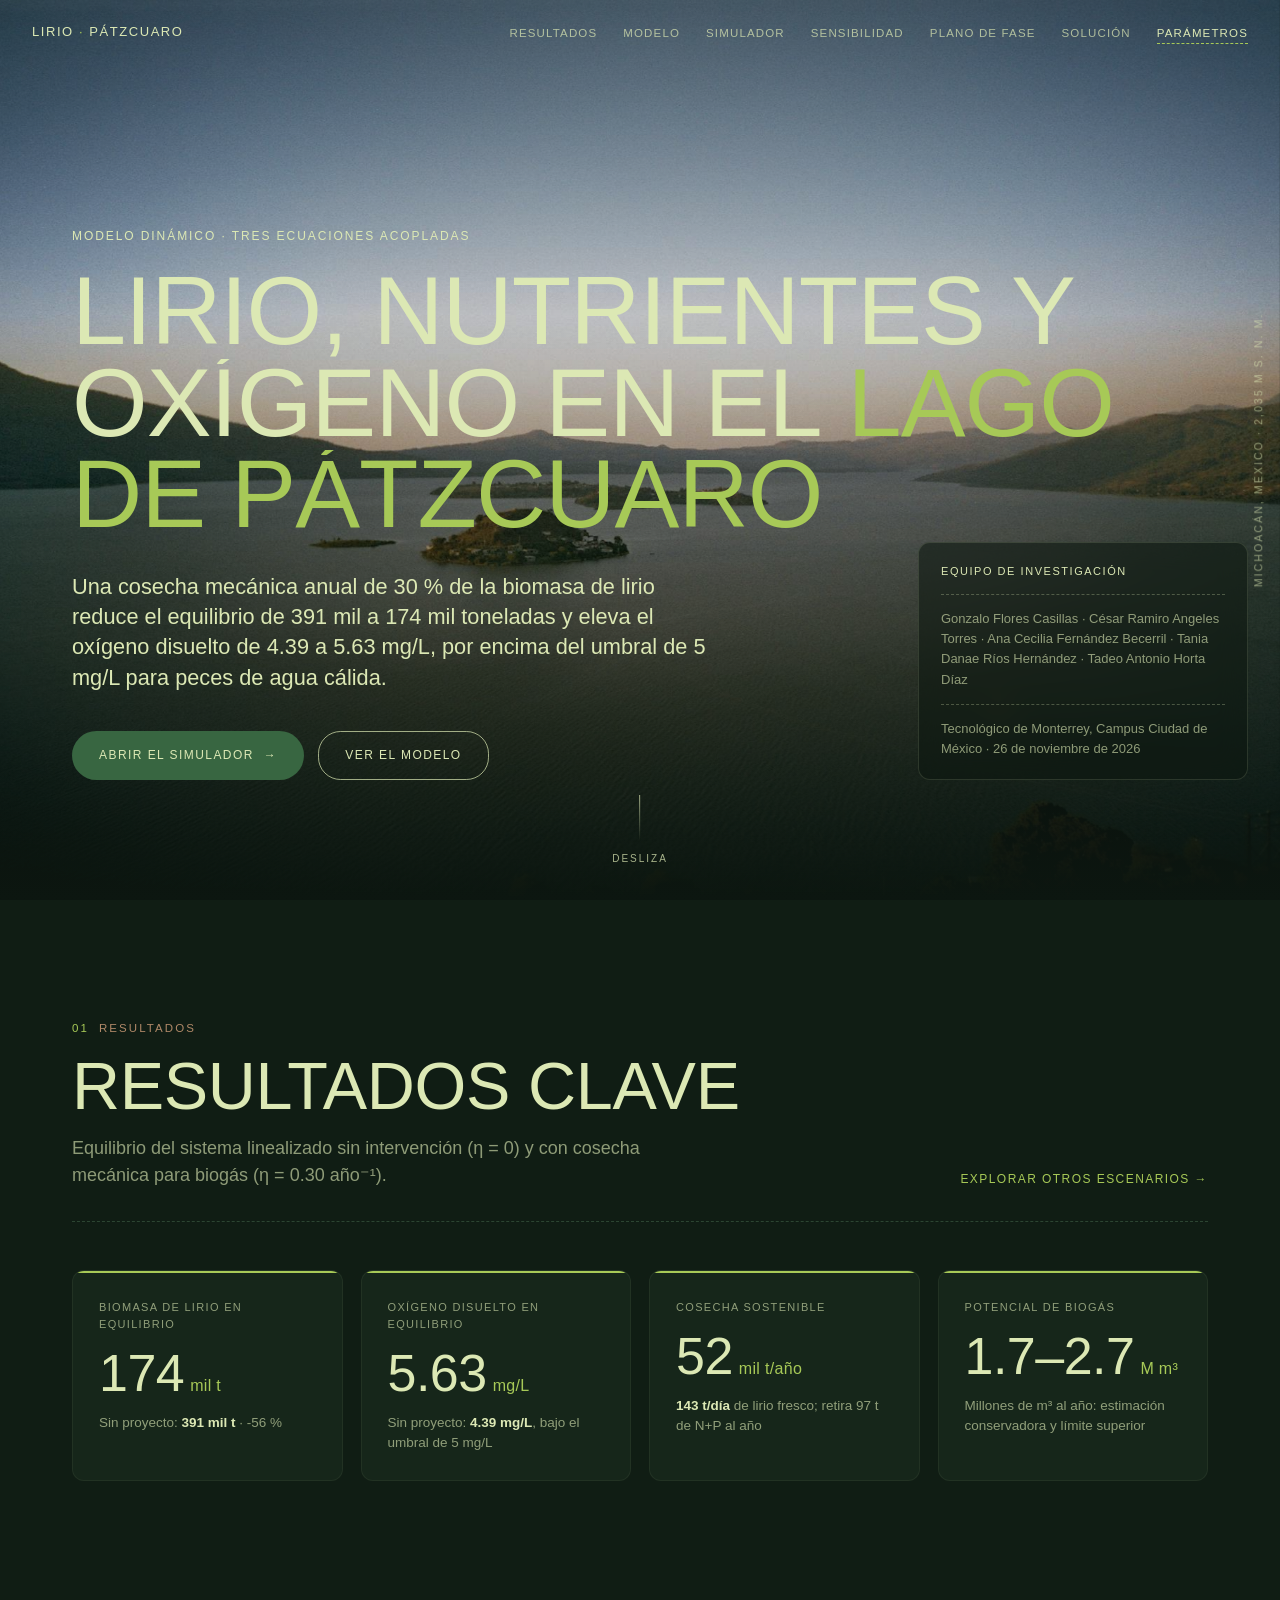
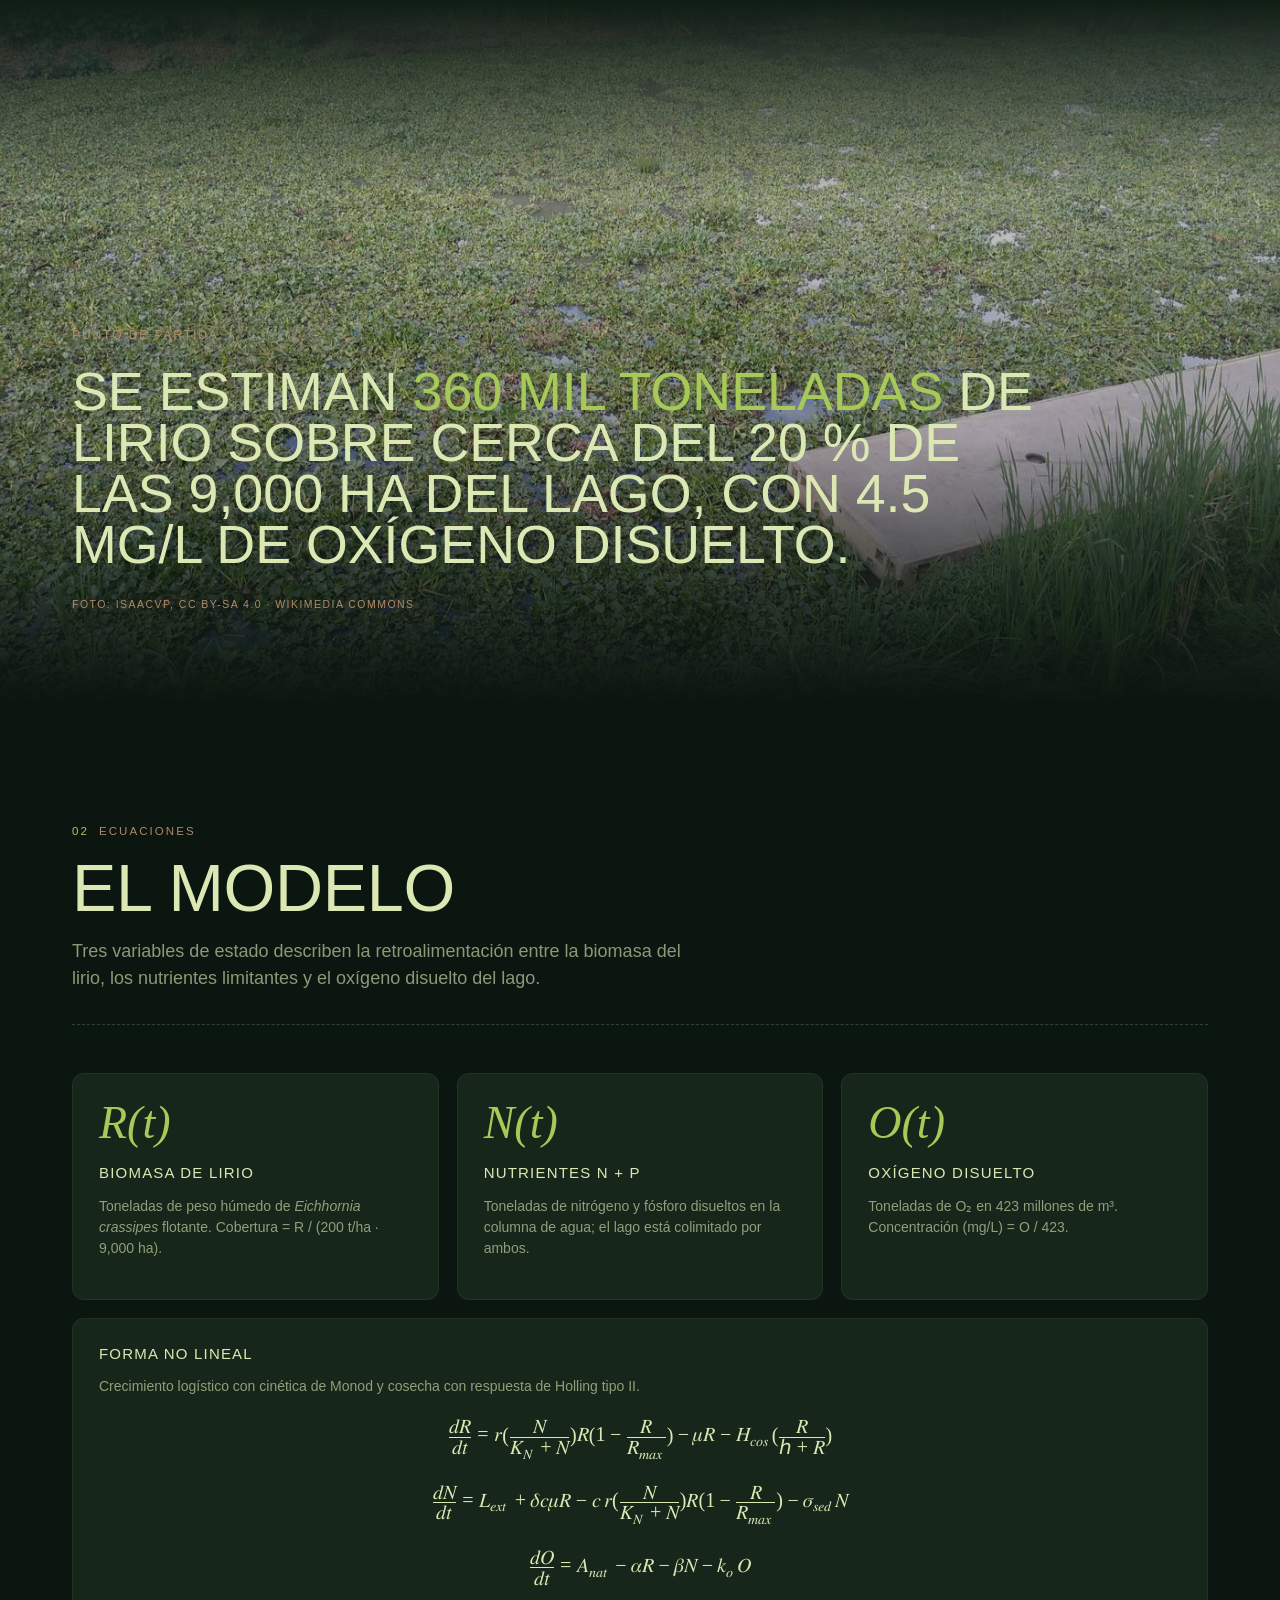
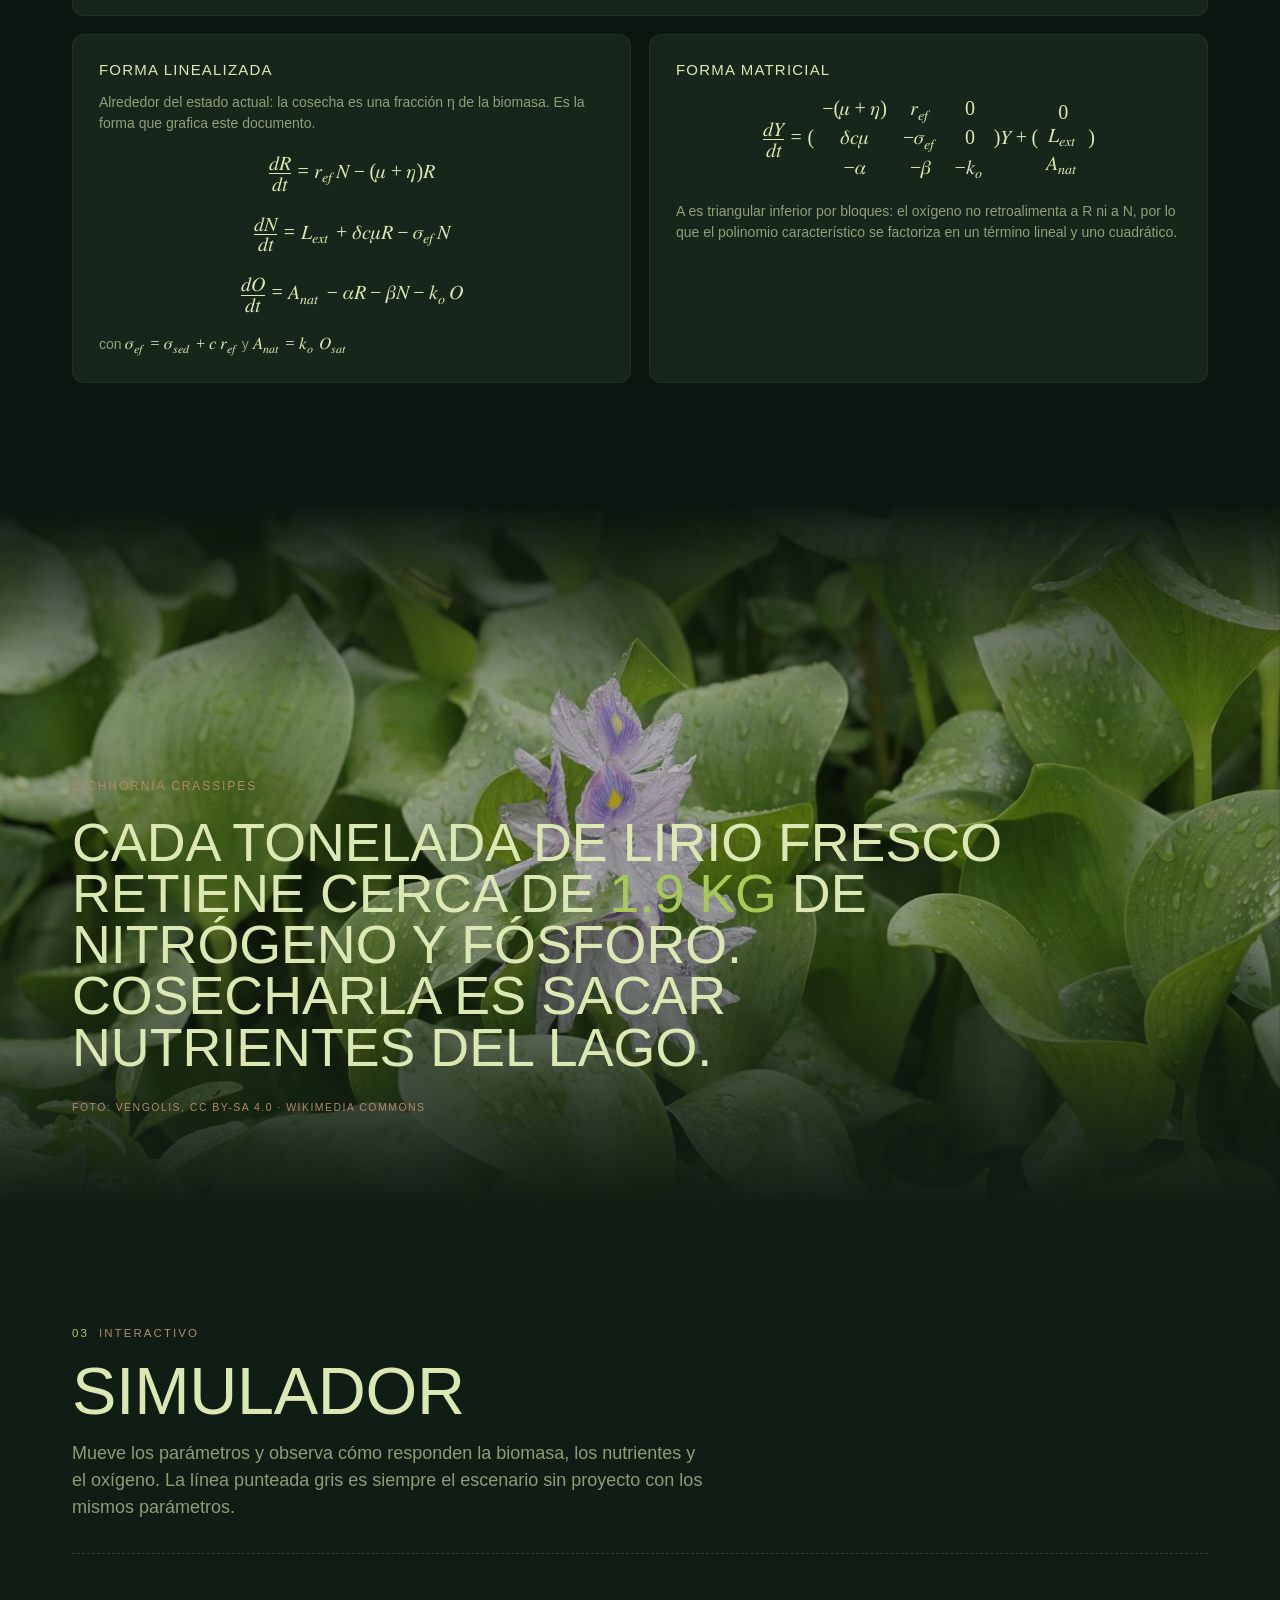
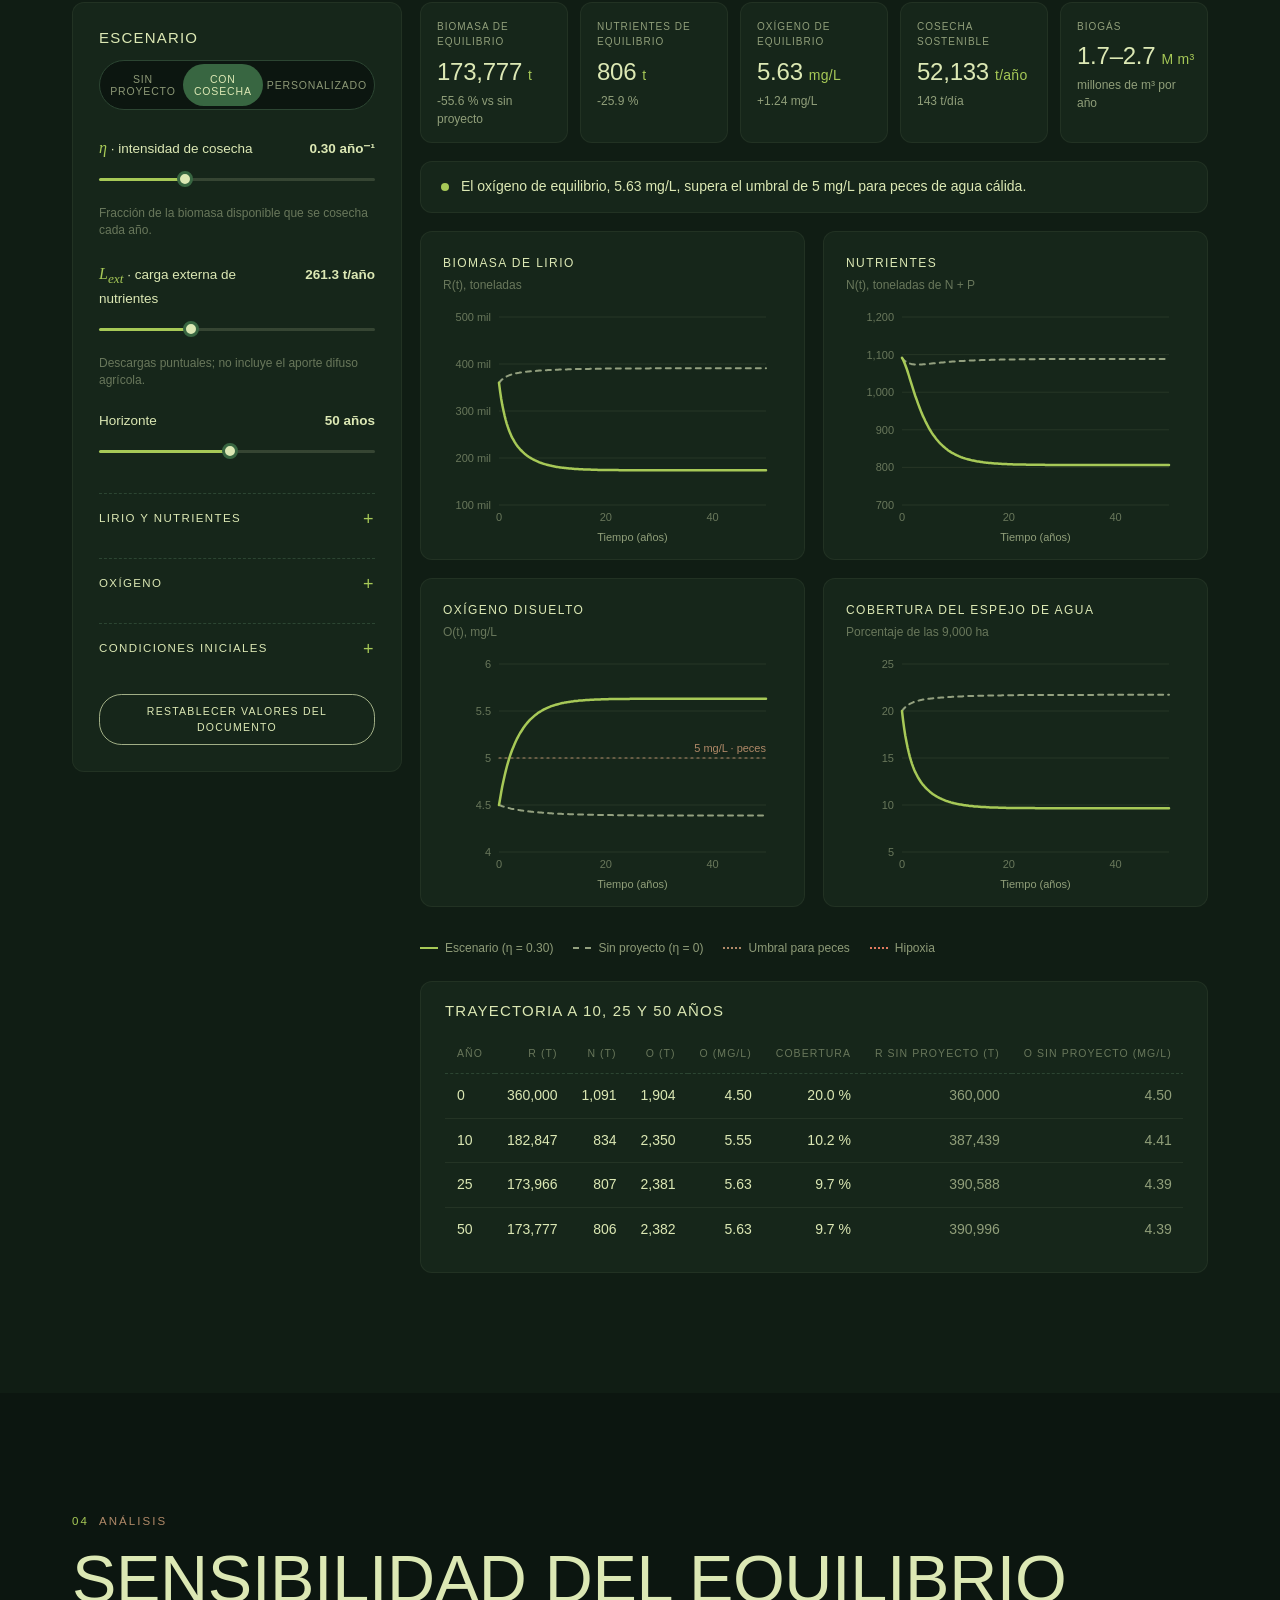
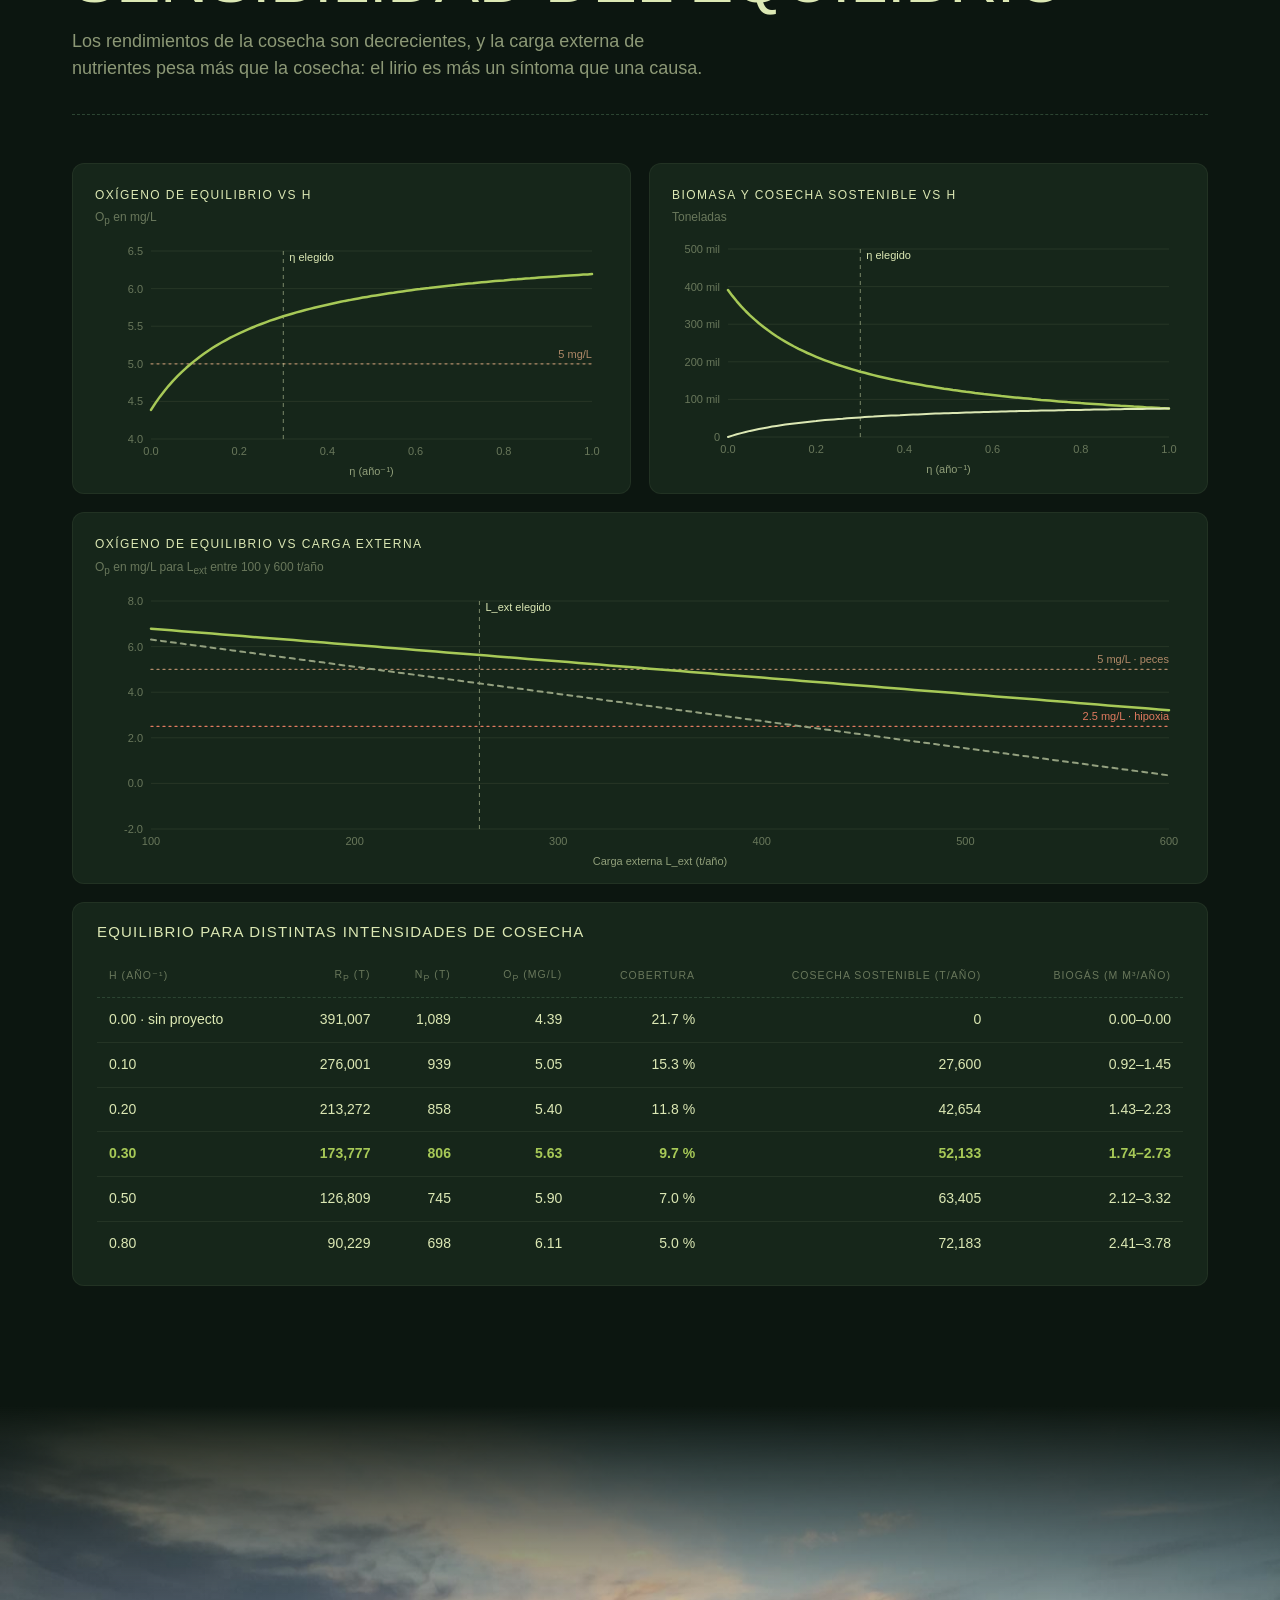
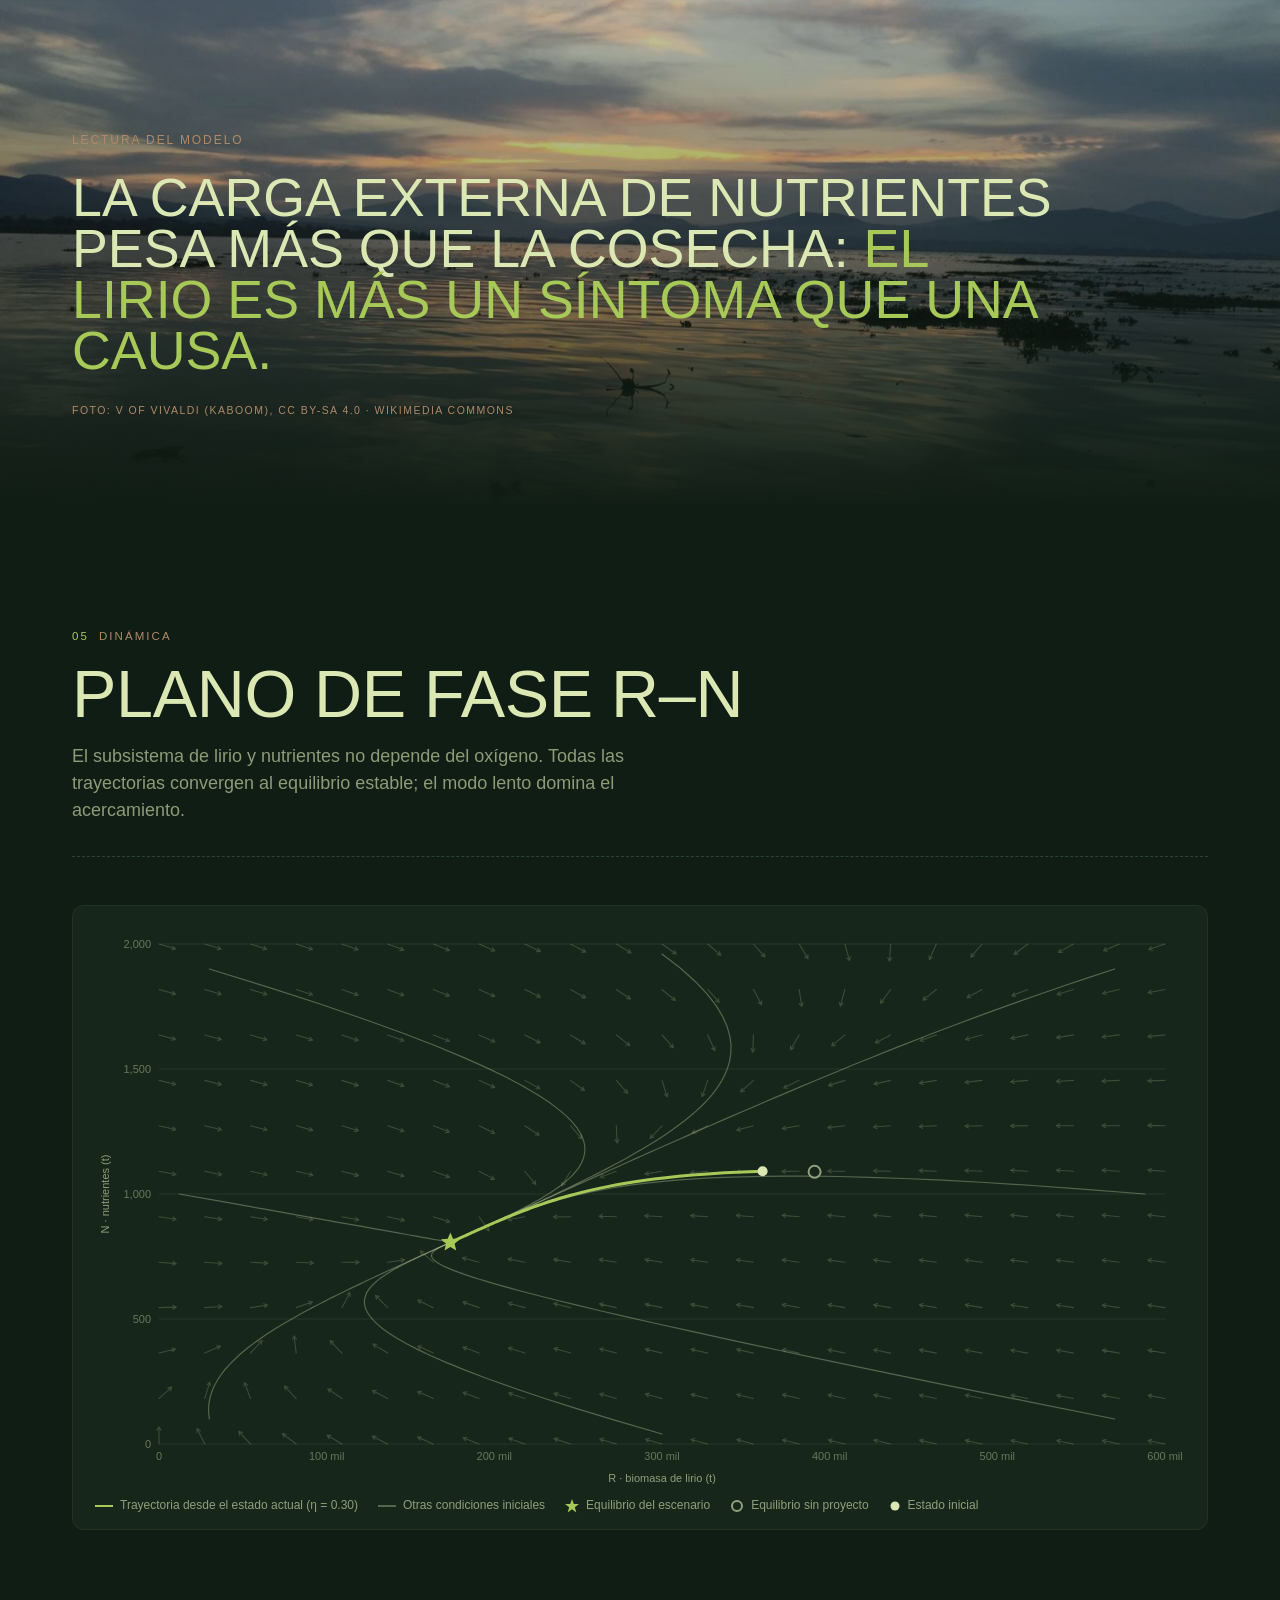
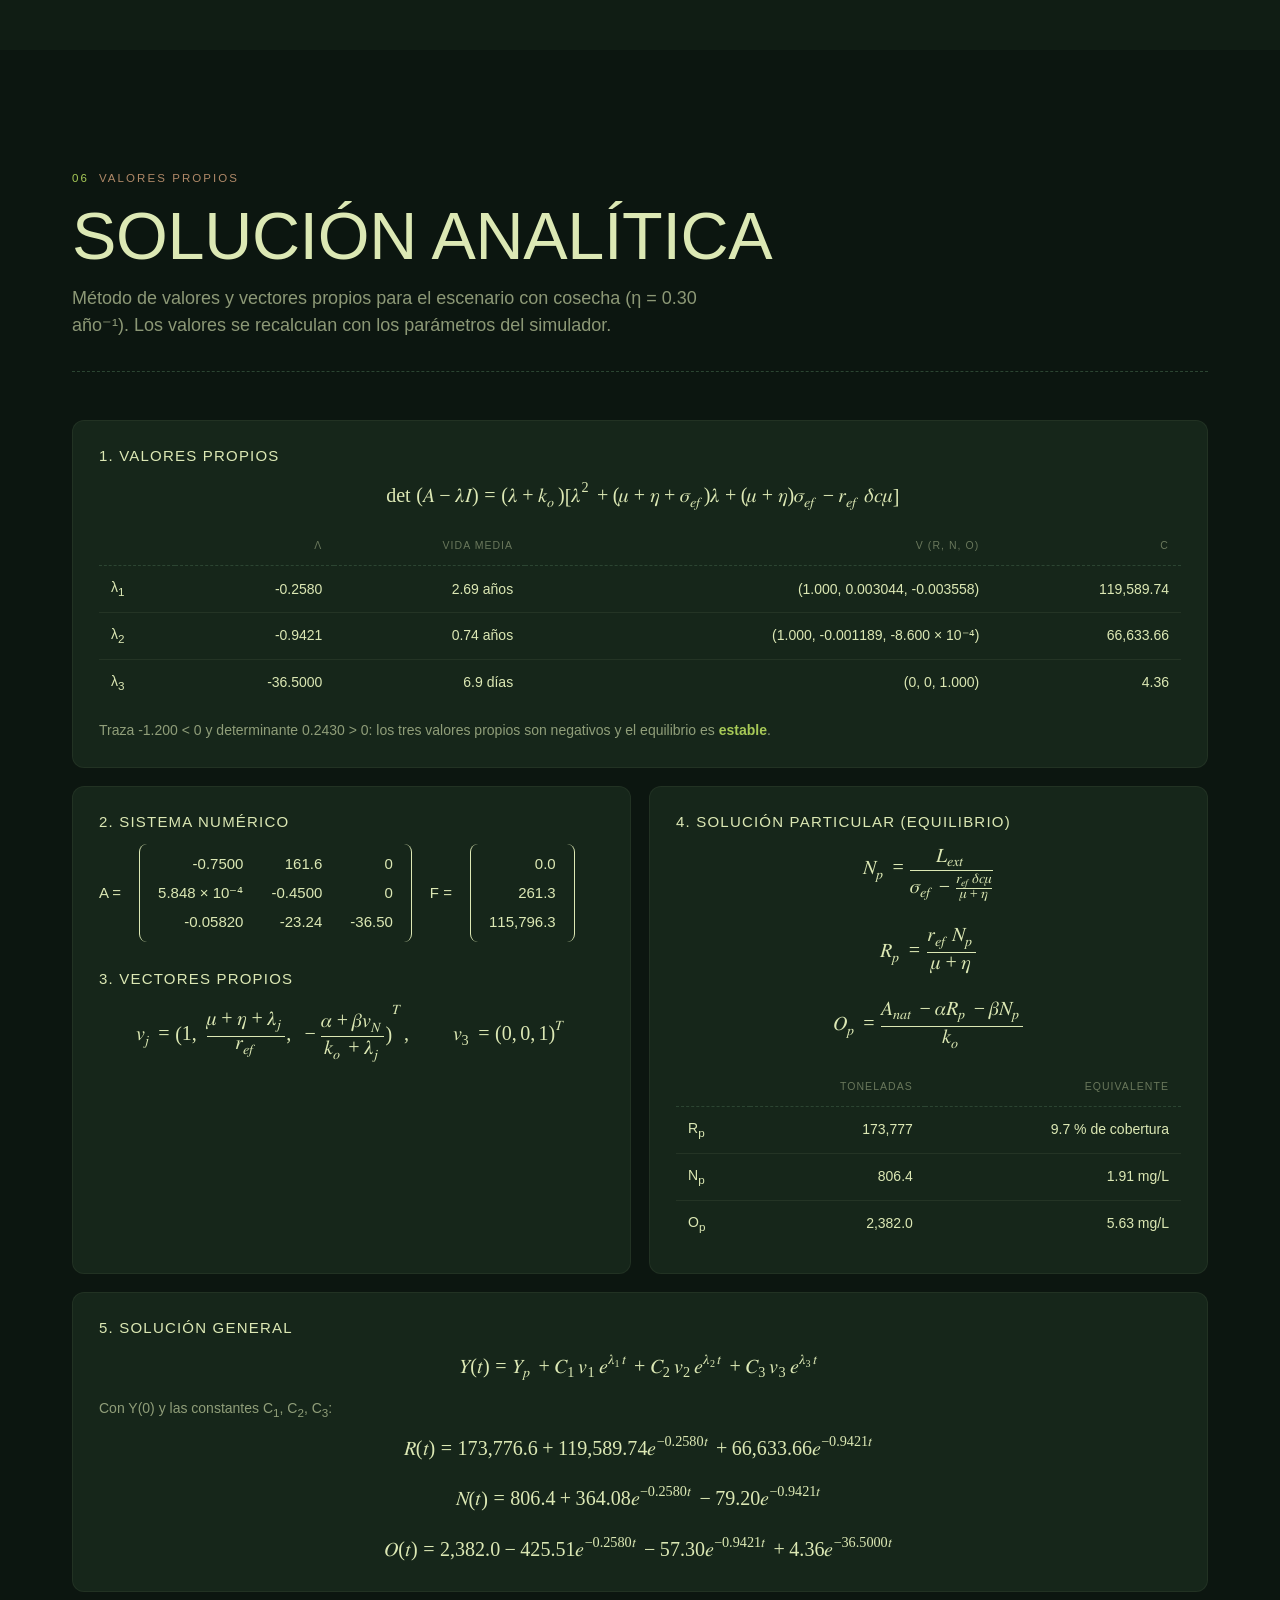
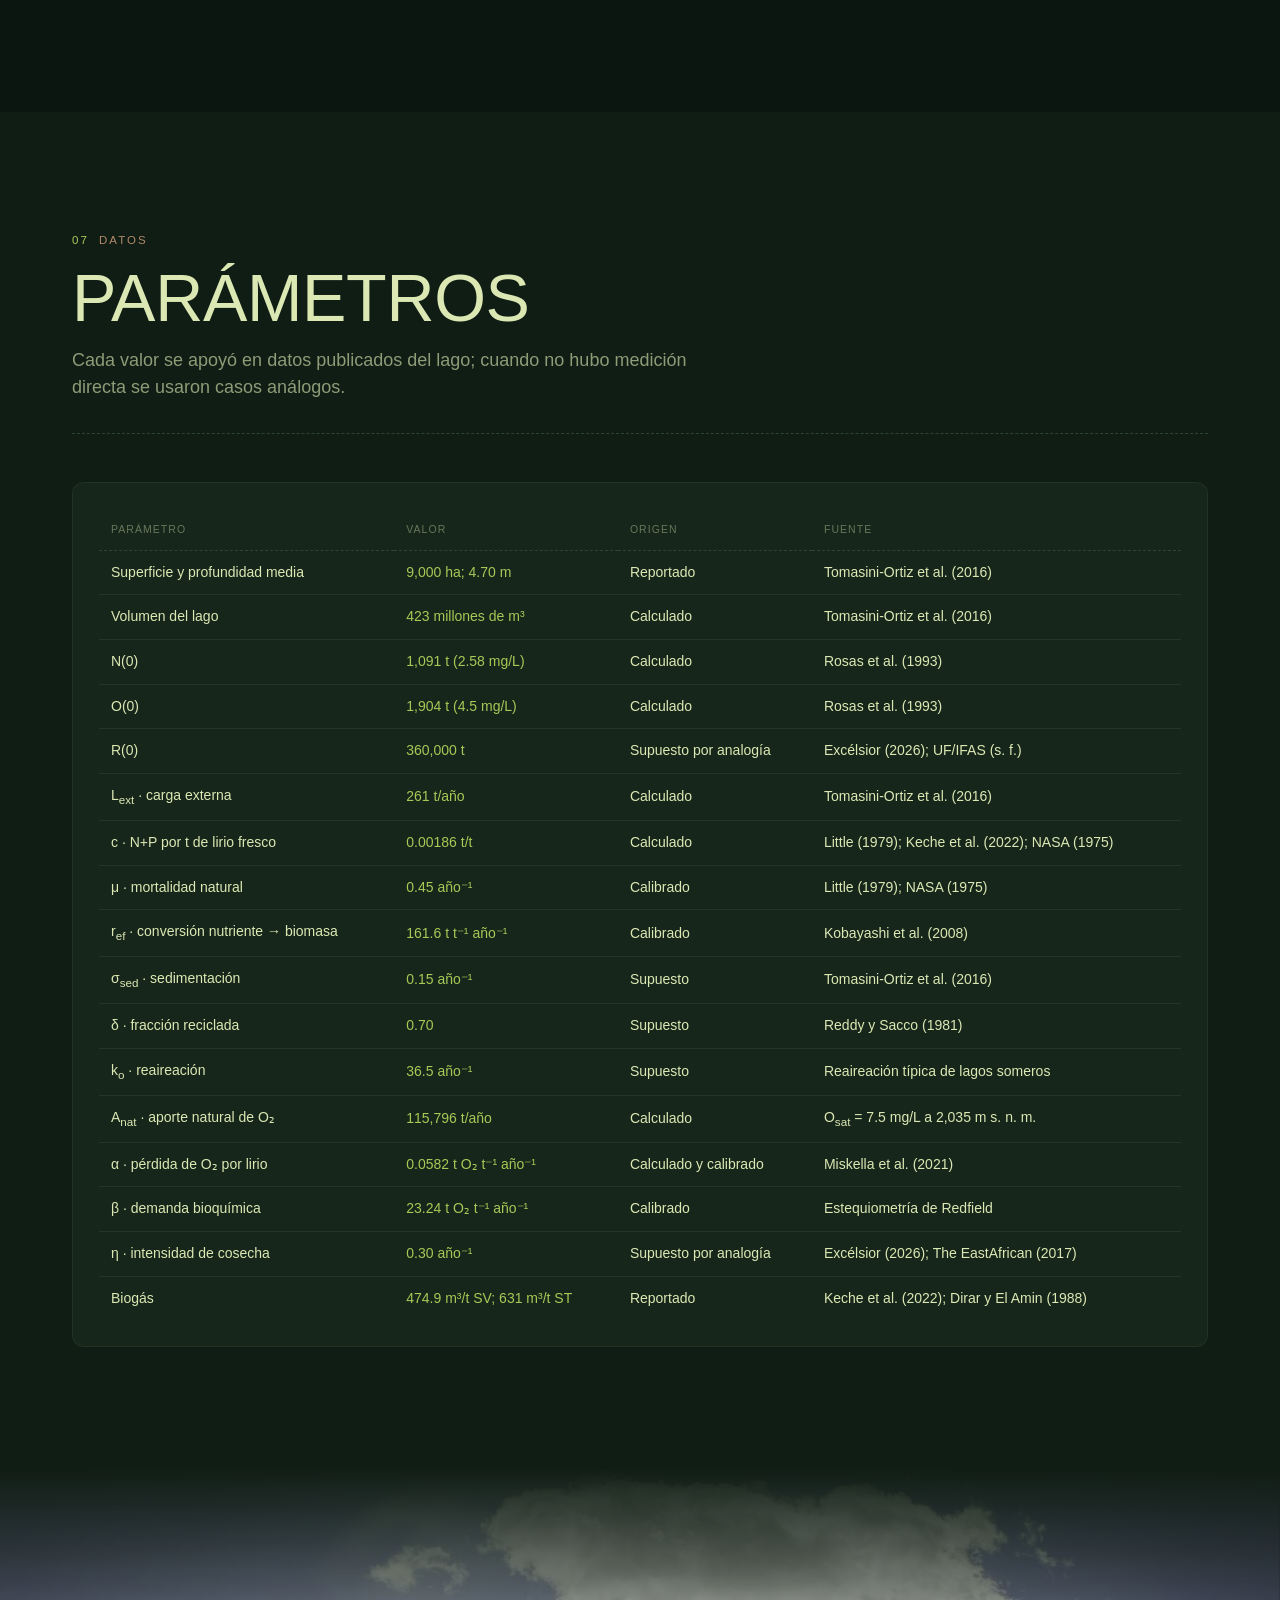
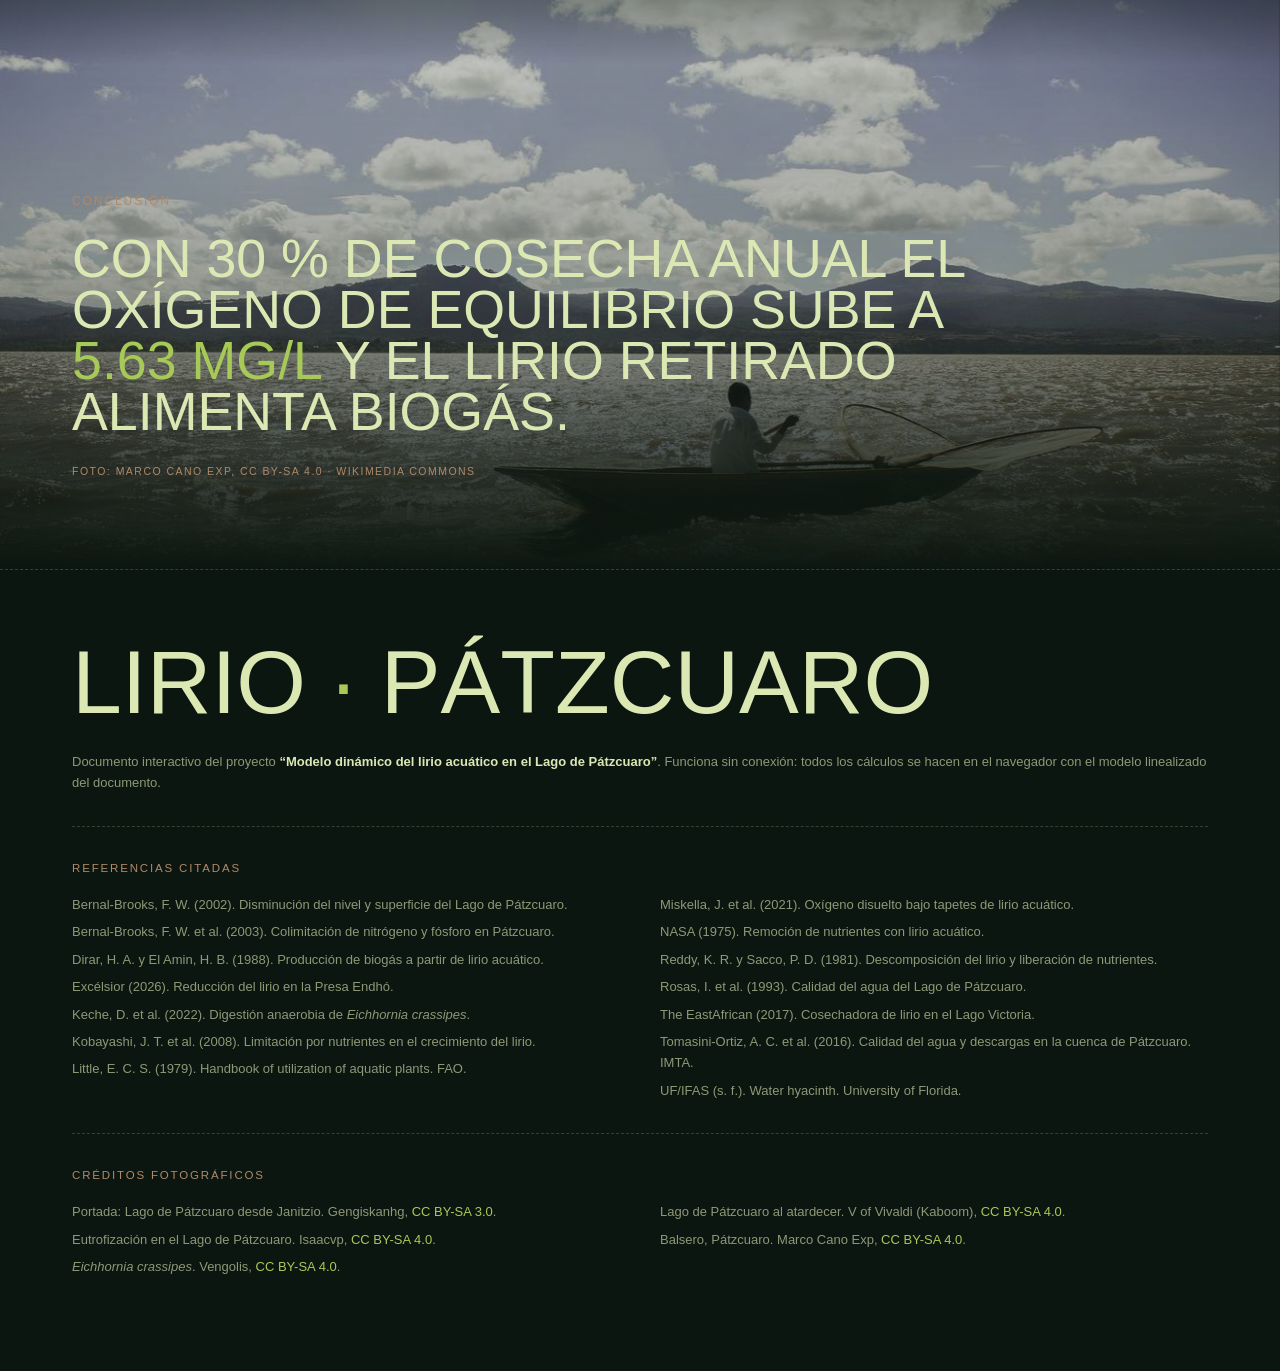
==== index.html @ e5490b54 "Publicar sitio en GitHub Pages Co-Authored-By: Devin AI <158243242+devin-ai-integration[bot]@users.n" ====
<!DOCTYPE html>
<html lang="es">
<head>
<meta charset="utf-8">
<meta name="viewport" content="width=device-width, initial-scale=1">
<title>Lirio, nutrientes y oxígeno en el Lago de Pátzcuaro</title>
<style>
:root {
  --champan: #DCE8B4; --lima: #A7C957; --musgo: #6A994E; --bosque: #386641; --camel: #B08968;
  --canvas: #0c1610; --canvas2: #101d14; --surface: #16261a; --surface-hi: #1d3222; --line: #2c4532;
  --ink: #DCE8B4; --slate: rgba(220,232,180,0.62); --steel: rgba(220,232,180,0.42); --red: #E07A5F;
  --mist: var(--canvas2); --white: var(--surface); --hairline: var(--line); --control: rgba(220,232,180,0.10);
  --display: Inter, "Helvetica Neue", "Segoe UI", -apple-system, BlinkMacSystemFont, Roboto, Arial, sans-serif;
  --text: Inter, "Helvetica Neue", "Segoe UI", -apple-system, BlinkMacSystemFont, Roboto, Arial, sans-serif;
  --math: "STIX Two Math", "Cambria Math", "Latin Modern Math", "Times New Roman", serif;
  --radius-card: 12px; --section-gap: 120px; --gap: 18px;
  --ease: cubic-bezier(.2,.7,.2,1);
}
* { box-sizing: border-box; }
html { scroll-behavior: smooth; scroll-padding-top: 72px; background: var(--canvas); }
body { margin: 0; background: var(--canvas); color: var(--ink); font-family: var(--text); font-size: 17px; line-height: 1.55; -webkit-font-smoothing: antialiased; }
::selection { background: var(--lima); color: var(--canvas); }
a { color: var(--lima); text-decoration: none; }
a:hover { text-decoration: underline; text-underline-offset: 3px; }
.wrap { max-width: 1200px; margin: 0 auto; padding: 0 32px; }
section { padding: var(--section-gap) 0; position: relative; }
.mist { background: var(--canvas2); }

/* Navegación fija */
.localnav { position: fixed; top: 0; left: 0; right: 0; z-index: 30; transition: background .4s var(--ease), border-color .4s var(--ease); border-bottom: 1px dashed transparent; }
.localnav.scrolled { background: rgba(12,22,16,0.82); backdrop-filter: blur(16px) saturate(140%); -webkit-backdrop-filter: blur(16px) saturate(140%); border-bottom-color: var(--line); }
.localnav .wrap { display: flex; align-items: center; justify-content: space-between; height: 64px; gap: 24px; max-width: none; }
.localnav .brand { font-weight: 500; font-size: 13px; letter-spacing: .12em; text-transform: uppercase; white-space: nowrap; color: var(--champan); }
.localnav .brand b { color: var(--lima); font-weight: 500; }
.localnav ul { display: flex; gap: 26px; list-style: none; margin: 0; padding: 0; overflow-x: auto; }
.localnav li a { color: var(--champan); font-size: 11.5px; font-weight: 500; letter-spacing: .1em; text-transform: uppercase; white-space: nowrap; opacity: .72; padding: 4px 0; border-bottom: 1px dashed transparent; transition: opacity .2s, border-color .2s; }
.menu-btn { display: none; align-items: center; gap: 10px; background: none; border: 1px solid rgba(220,232,180,.35); border-radius: 999px; color: var(--champan);
  font: 500 11px/1 var(--text); letter-spacing: .12em; text-transform: uppercase; padding: 9px 14px; cursor: pointer; }
.menu-btn i { position: relative; width: 14px; height: 1px; background: currentColor; transition: background .2s; }
.menu-btn i::before, .menu-btn i::after { content: ""; position: absolute; left: 0; width: 14px; height: 1px; background: currentColor; transition: transform .3s var(--ease); }
.menu-btn i::before { top: -4px; } .menu-btn i::after { top: 4px; }
.localnav.open .menu-btn i { background: transparent; }
.localnav.open .menu-btn i::before { transform: translateY(4px) rotate(45deg); }
.localnav.open .menu-btn i::after { transform: translateY(-4px) rotate(-45deg); }
* { scrollbar-width: thin; scrollbar-color: rgba(167,201,87,.35) transparent; }
::-webkit-scrollbar { width: 8px; height: 6px; }
::-webkit-scrollbar-track { background: transparent; }
::-webkit-scrollbar-thumb { background: rgba(167,201,87,.35); border-radius: 6px; }
.localnav li a:hover, .localnav li a.active { opacity: 1; text-decoration: none; border-bottom-color: var(--lima); }

/* Hero */
.hero { position: relative; min-height: 100vh; min-height: 100svh; display: flex; align-items: flex-end; overflow: hidden; padding: 140px 0 120px; }
.hero-media { position: absolute; inset: 0; }
.hero-media img { width: 100%; height: 100%; object-fit: cover; transform-origin: 60% 50%; animation: kenburns 26s var(--ease) both; }
@keyframes kenburns { from { transform: scale(1.14); } to { transform: scale(1.0); } }
.hero-shade { position: absolute; inset: 0; background: linear-gradient(180deg, rgba(12,22,16,.55) 0%, rgba(12,22,16,.18) 35%, rgba(12,22,16,.55) 70%, rgba(12,22,16,1) 100%); }
.hero-inner { position: relative; z-index: 2; width: 100%; }
.kicker { font-weight: 500; font-size: 12px; letter-spacing: .16em; text-transform: uppercase; color: var(--camel); margin: 0 0 22px; }
.hero .kicker { color: var(--champan); opacity: .85; }
h1 { font-family: var(--display); font-weight: 500; text-transform: uppercase; font-size: clamp(46px, 7.6vw, 112px); line-height: .9; letter-spacing: -.01em; margin: 0 0 30px; max-width: 1050px; color: var(--champan); }
h1 em { font-style: normal; color: var(--lima); }
.lead { font-size: clamp(18px, 1.7vw, 23px); line-height: 1.4; color: var(--champan); max-width: 640px; margin: 0 0 38px; opacity: .92; }
.actions { display: flex; gap: 14px; flex-wrap: wrap; }
.btn { display: inline-flex; align-items: center; gap: 10px; border-radius: 36px; padding: 14px 26px; font-size: 12px; font-weight: 500; letter-spacing: .12em; text-transform: uppercase; font-family: var(--text); cursor: pointer; border: 1px solid transparent; background: none; color: var(--champan); transition: background .25s, color .25s, border-color .25s, transform .25s var(--ease); }
.btn:hover { text-decoration: none; transform: translateY(-2px); }
.btn.primary { background: var(--bosque); color: var(--champan); }
.btn.primary:hover { background: var(--musgo); }
.btn.outline { border-color: rgba(220,232,180,.7); border-radius: 22.5px; }
.btn.outline:hover { background: var(--champan); color: var(--canvas); }
.btn.small { padding: 9px 16px; font-size: 10.5px; }
.btn .arr { transition: transform .25s var(--ease); }
.btn:hover .arr { transform: translateX(4px); }
.hero-card { position: absolute; z-index: 2; right: 32px; bottom: 120px; width: 330px; background: rgba(12,22,16,.55); backdrop-filter: blur(14px); -webkit-backdrop-filter: blur(14px); border: 1px solid rgba(220,232,180,.14); border-radius: 12px; padding: 20px 22px; font-size: 13px; line-height: 1.55; color: var(--slate); }
.hero-card .hc-title { margin: 0; font-size: 11px; font-weight: 500; letter-spacing: .14em; text-transform: uppercase; color: var(--champan); }
.hero-card p { margin: 0; }
.dash { border: 0; border-top: 1px dashed rgba(220,232,180,.28); margin: 14px 0; }
.side-label { position: absolute; z-index: 2; right: 14px; top: 50%; transform: translateY(-50%) rotate(180deg); writing-mode: vertical-rl; margin: 0; font-size: 10.5px; letter-spacing: .2em; text-transform: uppercase; color: rgba(220,232,180,.6); }
.scroll-cue { position: absolute; z-index: 2; left: 50%; bottom: 34px; transform: translateX(-50%); display: flex; flex-direction: column; align-items: center; gap: 10px; color: var(--champan); font-size: 10px; letter-spacing: .2em; text-transform: uppercase; opacity: .75; }
.scroll-cue span { width: 1px; height: 46px; background: linear-gradient(var(--champan), transparent); position: relative; overflow: hidden; }
.scroll-cue span::after { content: ""; position: absolute; left: 0; top: -40%; width: 1px; height: 40%; background: var(--lima); animation: drip 2.2s var(--ease) infinite; }
@keyframes drip { from { top: -40%; } to { top: 100%; } }
.scroll-cue:hover { text-decoration: none; opacity: 1; }

/* Bandas fotográficas */
.band { position: relative; min-height: 78vh; display: flex; align-items: flex-end; overflow: hidden; padding: 120px 0 90px; }
.band-img { position: absolute; left: 0; top: -12%; width: 100%; height: 124%; object-fit: cover; will-change: transform; }
.band-shade { position: absolute; inset: 0; background: linear-gradient(180deg, var(--from, var(--canvas)) 0%, rgba(12,22,16,.25) 28%, rgba(12,22,16,.35) 60%, var(--to, var(--canvas)) 100%); }
.band-inner { position: relative; z-index: 2; width: 100%; }
.band-quote { font-weight: 500; text-transform: uppercase; font-size: clamp(28px, 4.2vw, 58px); line-height: .95; margin: 0; max-width: 980px; color: var(--champan); }
.band-quote em { font-style: normal; color: var(--lima); }
.credit { margin: 26px 0 0; font-size: 10.5px; letter-spacing: .14em; text-transform: uppercase; color: var(--camel); }
.credit a { color: inherit; }

/* Encabezados de sección */
.section-head { display: flex; align-items: flex-end; justify-content: space-between; gap: 32px; margin-bottom: 48px; padding-bottom: 32px; border-bottom: 1px dashed var(--line); flex-wrap: wrap; }
.eyebrow { margin: 0 0 18px; font-size: 11.5px; font-weight: 500; letter-spacing: .18em; text-transform: uppercase; color: var(--camel); }
.eyebrow b { color: var(--lima); font-weight: 500; margin-right: 10px; }
h2 { font-family: var(--display); font-weight: 500; text-transform: uppercase; font-size: clamp(36px, 5.2vw, 68px); line-height: .92; letter-spacing: -.005em; margin: 0; color: var(--champan); }
h3 { font-family: var(--display); font-weight: 500; font-size: 15px; line-height: 1.25; letter-spacing: .08em; text-transform: uppercase; margin: 0 0 12px; color: var(--champan); }
.section-lead { color: var(--slate); max-width: 640px; margin: 18px 0 0; font-size: 18px; line-height: 1.5; }
.section-head > a { font-size: 12px; font-weight: 500; letter-spacing: .12em; text-transform: uppercase; }
.muted { color: var(--slate); }
.small { font-size: 14px; line-height: 1.5; }

/* Tarjetas */
.card { background: var(--surface); border-radius: var(--radius-card); padding: 26px; border: 1px solid rgba(220,232,180,.06); transition: border-color .3s, transform .4s var(--ease); }
.white-section .card { background: var(--surface); }
.grid { display: grid; gap: var(--gap); }
.grid > *, .sim > *, .results > * { min-width: 0; }
.eqb { overflow-x: auto; overflow-y: hidden; }
.g4 { grid-template-columns: repeat(4, 1fr); }
.g3 { grid-template-columns: repeat(3, 1fr); }
.g2 { grid-template-columns: repeat(2, 1fr); }
.span2 { grid-column: span 2; }
#key-results .card { padding: 28px 26px 26px; position: relative; overflow: hidden; }
#key-results .card::before { content: ""; position: absolute; left: 0; top: 0; height: 2px; width: 0; background: var(--lima); transition: width 1.4s var(--ease) .3s; }
#key-results.in .card::before { width: 100%; }
#key-results .card:hover { border-color: rgba(167,201,87,.35); transform: translateY(-3px); }
.stat-label { font-size: 11px; font-weight: 500; letter-spacing: .12em; text-transform: uppercase; color: var(--slate); margin: 0 0 14px; }
.stat-value { font-family: var(--display); font-weight: 500; font-size: 52px; line-height: 1; letter-spacing: -.01em; margin: 0; font-variant-numeric: tabular-nums; color: var(--champan); }
.stat-value .unit { font-size: 16px; font-weight: 500; color: var(--lima); letter-spacing: .02em; margin-left: 6px; }
.stat-note { font-size: 13.5px; color: var(--slate); margin: 14px 0 0; line-height: 1.5; }
.stat-note b { color: var(--champan); font-weight: 600; }

/* Ecuaciones */
math { font-family: var(--math); font-size: 1.18em; color: var(--champan); }
math[display="block"] { margin: 0; overflow-x: auto; overflow-y: hidden; padding: 4px 0; }
.eq-list { display: grid; gap: 18px; }
.eq-row { display: grid; grid-template-columns: 1fr; gap: 6px; }
.eq-row .eq-note { font-size: 14px; color: var(--slate); }
.vars { display: grid; grid-template-columns: repeat(3, 1fr); gap: var(--gap); margin-bottom: 18px; }
.var-symbol { font-family: var(--math); font-style: italic; font-size: 46px; line-height: 1; margin: 0 0 18px; color: var(--lima); }

/* Simulador */
.sim { display: grid; grid-template-columns: 330px 1fr; gap: var(--gap); align-items: start; }
.controls { position: sticky; top: 84px; max-height: calc(100vh - 100px); overflow-y: auto; scrollbar-width: thin; scrollbar-color: var(--line) transparent; }
.segmented { display: grid; grid-template-columns: repeat(3, 1fr); background: var(--canvas); border: 1px solid var(--line); border-radius: 36px; padding: 3px; margin: 6px 0 26px; }
.segmented button { border: 0; background: transparent; font-family: var(--text); font-size: 10.5px; font-weight: 500; letter-spacing: .08em; text-transform: uppercase; padding: 9px 4px; border-radius: 36px; cursor: pointer; color: var(--slate); transition: background .25s, color .25s; }
.segmented button:hover { color: var(--champan); }
.segmented button[aria-pressed="true"] { background: var(--bosque); color: var(--champan); }
.ctrl { margin-bottom: 22px; }
.ctrl-top { display: flex; justify-content: space-between; align-items: baseline; gap: 12px; margin-bottom: 8px; }
.ctrl label { font-size: 13.5px; color: var(--champan); }
.ctrl label i { font-family: var(--math); font-size: 16px; color: var(--lima); }
.ctrl output { font-size: 13.5px; font-weight: 600; font-variant-numeric: tabular-nums; color: var(--champan); white-space: nowrap; }
.ctrl .hint { font-size: 12px; color: var(--steel); margin-top: 6px; line-height: 1.45; }
input[type=range] { -webkit-appearance: none; appearance: none; width: 100%; height: 22px; background: transparent; cursor: pointer; margin: 0; --pct: 50%; }
input[type=range]::-webkit-slider-runnable-track { height: 3px; border-radius: 3px; background: linear-gradient(90deg, var(--lima) var(--pct), rgba(220,232,180,.16) var(--pct)); }
input[type=range]::-moz-range-track { height: 3px; border-radius: 3px; background: rgba(220,232,180,.16); }
input[type=range]::-moz-range-progress { height: 3px; border-radius: 3px; background: var(--lima); }
input[type=range]::-webkit-slider-thumb { -webkit-appearance: none; width: 16px; height: 16px; border-radius: 50%; background: var(--champan); border: 3px solid var(--bosque); margin-top: -6.5px; transition: transform .2s; }
input[type=range]::-moz-range-thumb { width: 12px; height: 12px; border-radius: 50%; background: var(--champan); border: 3px solid var(--bosque); }
input[type=range]:hover::-webkit-slider-thumb, input[type=range]:active::-webkit-slider-thumb { transform: scale(1.25); }
input[type=range]:focus-visible { outline: 1px dashed var(--lima); outline-offset: 4px; }
details { border-top: 1px dashed var(--line); padding: 16px 0 0; margin-top: 8px; }
details + details { margin-top: 14px; }
summary { cursor: pointer; font-size: 11.5px; font-weight: 500; letter-spacing: .12em; text-transform: uppercase; list-style: none; display: flex; justify-content: space-between; margin-bottom: 16px; color: var(--champan); }
summary::-webkit-details-marker { display: none; }
summary::after { content: "+"; font-weight: 400; color: var(--lima); font-size: 18px; line-height: 1; transition: transform .3s var(--ease); }
details[open] summary::after { transform: rotate(45deg); }
.results { display: grid; gap: var(--gap); }
.metrics { display: grid; grid-template-columns: repeat(auto-fit, minmax(128px, 1fr)); gap: 12px; }
.metric { background: var(--surface); border-radius: 12px; padding: 16px 16px 14px; border: 1px solid rgba(220,232,180,.06); }
.metric .stat-value { font-size: 24px; white-space: nowrap; transition: color .3s; }
.metric .stat-label { font-size: 10px; margin-bottom: 10px; letter-spacing: .1em; }
.metric .stat-note { font-size: 12px; margin-top: 8px; }
.metric .unit { color: var(--lima); }
.status { font-size: 14px; padding: 14px 20px; background: var(--surface); border-radius: 12px; display: flex; gap: 12px; align-items: center; border: 1px solid rgba(220,232,180,.06); }
.status .dot { width: 8px; height: 8px; border-radius: 50%; flex: none; box-shadow: 0 0 0 0 currentColor; animation: pulse 2.4s infinite; }
@keyframes pulse { 0% { box-shadow: 0 0 0 0 rgba(167,201,87,.55); } 70% { box-shadow: 0 0 0 9px rgba(167,201,87,0); } 100% { box-shadow: 0 0 0 0 rgba(167,201,87,0); } }
.chart-card { background: var(--surface); border-radius: var(--radius-card); padding: 22px 22px 14px; position: relative; border: 1px solid rgba(220,232,180,.06); }
.white-section .chart-card { background: var(--surface); }
.chart-title { font-size: 12px; font-weight: 500; letter-spacing: .12em; text-transform: uppercase; margin: 0 0 4px; color: var(--champan); }
.chart-sub { font-size: 12px; color: var(--steel); margin: 0 0 10px; }
.chart { width: 100%; position: relative; }
.chart svg { display: block; width: 100%; overflow: visible; }
.chart text { font-family: var(--text); font-size: 11px; fill: var(--steel); }
.chart .axis line, .chart .grid line { stroke: rgba(220,232,180,.08); }
.chart .axis-title { fill: var(--slate); font-size: 11px; }
.chart .draw { stroke-dasharray: 1; stroke-dashoffset: 1; }
.chart.in .draw { stroke-dashoffset: 0; transition: stroke-dashoffset 1.8s var(--ease) .15s; }
.chart .pop { opacity: 0; transform-box: fill-box; transform-origin: center; transform: scale(.2); }
.chart.in .pop { opacity: 1; transform: none; transition: opacity .5s ease 1.4s, transform .7s var(--ease) 1.4s; }
.tooltip { position: absolute; pointer-events: none; background: rgba(12,22,16,.94); border: 1px solid var(--line); border-radius: 10px; padding: 9px 13px; font-size: 12px; line-height: 1.55; white-space: nowrap; opacity: 0; transition: opacity .12s; z-index: 5; color: var(--champan); }
.tooltip b { font-weight: 600; }
.tooltip .sw { display: inline-block; width: 10px; height: 2px; vertical-align: middle; margin-right: 6px; }
.legend { display: flex; gap: 20px; flex-wrap: wrap; font-size: 12px; color: var(--slate); margin-top: 8px; }
.legend span { display: inline-flex; align-items: center; gap: 7px; }
.legend .ln { width: 18px; height: 0; border-top: 2px solid; }
.legend .ln.dash { border-top-style: dashed; }
.legend .ln.dot { border-top-style: dotted; }

/* Tablas */
.table-wrap { overflow-x: auto; }
table { width: 100%; border-collapse: collapse; font-size: 14px; font-variant-numeric: tabular-nums; }
th { text-align: right; font-weight: 500; color: var(--steel); font-size: 10.5px; letter-spacing: .1em; text-transform: uppercase; padding: 12px; border-bottom: 1px dashed var(--line); white-space: nowrap; }
td { text-align: right; padding: 11px 12px; border-bottom: 1px solid rgba(220,232,180,.07); white-space: nowrap; }
tbody tr { transition: background .2s; }
tbody tr:hover { background: rgba(167,201,87,.05); }
th:first-child, td:first-child { text-align: left; }
tr:last-child td { border-bottom: 0; }
tr.hl td { font-weight: 600; color: var(--lima); }
table.params td, table.params th { text-align: left; white-space: normal; }
table.params td:nth-child(2) { white-space: nowrap; color: var(--lima); }
.matrix { display: inline-grid; grid-template-columns: repeat(3, auto); gap: 6px 28px; padding: 8px 18px; border-left: 1.5px solid var(--champan); border-right: 1.5px solid var(--champan); border-radius: 8px; font-variant-numeric: tabular-nums; font-size: 15px; text-align: right; }
.matrix.vec { grid-template-columns: auto; }
.matrices { display: flex; align-items: center; gap: 18px; flex-wrap: wrap; font-size: 15px; }

/* Pie */
footer { background: var(--canvas); padding: 72px 0 80px; font-size: 13px; color: var(--slate); line-height: 1.65; border-top: 1px dashed var(--line); }
footer .refs { columns: 2; column-gap: 40px; margin-top: 16px; padding-left: 0; list-style: none; }
footer .refs li { break-inside: avoid; margin-bottom: 6px; }
footer hr { border: 0; border-top: 1px dashed var(--line); margin: 32px 0; }
.foot-title { margin: 0; font-size: 11.5px; font-weight: 500; letter-spacing: .16em; text-transform: uppercase; color: var(--camel); }
.foot-mark { font-weight: 500; text-transform: uppercase; font-size: clamp(36px, 7vw, 96px); line-height: .9; color: var(--champan); margin: 0 0 28px; }
.foot-mark b { color: var(--lima); font-weight: 500; }

/* Animaciones de entrada */
.reveal { opacity: 0; transform: translateY(28px); transition: opacity 1s var(--ease), transform 1s var(--ease); }
.reveal.in { opacity: 1; transform: none; }
.reveal.d1 { transition-delay: .12s; } .reveal.d2 { transition-delay: .24s; } .reveal.d3 { transition-delay: .36s; } .reveal.d4 { transition-delay: .5s; }
.stagger > * { opacity: 0; transform: translateY(22px); transition: opacity .9s var(--ease), transform .9s var(--ease); }
.stagger.in > * { opacity: 1; transform: none; }
.stagger.in > *:nth-child(2) { transition-delay: .1s; } .stagger.in > *:nth-child(3) { transition-delay: .2s; } .stagger.in > *:nth-child(4) { transition-delay: .3s; } .stagger.in > *:nth-child(5) { transition-delay: .4s; } .stagger.in > *:nth-child(6) { transition-delay: .5s; }
.hero .reveal { transition-duration: 1.4s; }
.split-word { display: inline-block; overflow: hidden; vertical-align: top; padding-bottom: .04em; }
.split-word > span { display: inline-block; transform: translateY(105%); transition: transform 1.2s var(--ease); }
h1.in .split-word > span { transform: none; }

@media (prefers-reduced-motion: reduce) {
  *, *::before, *::after { animation: none !important; transition: none !important; }
  .reveal, .stagger > *, .split-word > span { opacity: 1 !important; transform: none !important; }
  .chart .draw { stroke-dashoffset: 0; } .chart .pop { opacity: 1; transform: none; }
}
@media (max-width: 1100px) { .hero-card { display: none; } }
@media (max-width: 980px) {
  .sim { grid-template-columns: 1fr; }
  .controls { position: static; max-height: none; }
  .g4 { grid-template-columns: repeat(2, 1fr); }
  .g3, .vars { grid-template-columns: 1fr; }
  .menu-btn { display: inline-flex; }
  .localnav ul { position: absolute; top: 64px; left: 0; right: 0; flex-direction: column; gap: 0; padding: 8px 20px 18px;
    background: rgba(12,22,16,0.96); backdrop-filter: blur(16px); -webkit-backdrop-filter: blur(16px); border-bottom: 1px dashed var(--line);
    opacity: 0; transform: translateY(-8px); pointer-events: none; transition: opacity .3s var(--ease), transform .3s var(--ease); }
  .localnav.open ul { opacity: 1; transform: none; pointer-events: auto; }
  .localnav.open { background: rgba(12,22,16,0.96); }
  .localnav li a { display: block; padding: 14px 0; font-size: 13px; border-bottom: 1px dashed var(--line); }
  .localnav li:last-child a { border-bottom: 0; }
}
@media (max-width: 680px) {
  :root { --section-gap: 84px; }
  .wrap { padding: 0 20px; }
  .g2, .g4 { grid-template-columns: 1fr; }
  .span2 { grid-column: auto; }
  footer .refs { columns: 1; }
  .side-label { display: none; }
  .band { min-height: 64vh; }
}
@media print {
  .localnav, .actions, .controls, .scroll-cue, .side-label { display: none; }
  * { -webkit-print-color-adjust: exact; print-color-adjust: exact; }
  .sim { grid-template-columns: 1fr; }
  section { padding: 40px 0; }
  .reveal, .stagger > *, .split-word > span { opacity: 1 !important; transform: none !important; }
  .chart .draw { stroke-dashoffset: 0; } .chart .pop { opacity: 1; transform: none; }
}
</style>
</head>
<body>

<nav class="localnav" aria-label="Secciones">
  <div class="wrap">
    <a class="brand" href="#top">Lirio <b>·</b> Pátzcuaro</a>
    <button class="menu-btn" type="button" aria-expanded="false" aria-controls="nav-links">Menú <i></i></button>
    <ul id="nav-links">
      <li><a href="#resultados">Resultados</a></li>
      <li><a href="#modelo">Modelo</a></li>
      <li><a href="#simulador">Simulador</a></li>
      <li><a href="#sensibilidad">Sensibilidad</a></li>
      <li><a href="#fase">Plano de fase</a></li>
      <li><a href="#solucion">Solución</a></li>
      <li><a href="#parametros">Parámetros</a></li>
    </ul>
  </div>
</nav>

<header class="hero" id="top">
  <div class="hero-media"><img src="[data-uri]" alt="Vista del Lago de Pátzcuaro y sus islas desde la isla de Janitzio al atardecer"></div>
  <div class="hero-shade"></div>
  <div class="hero-inner wrap">
    <p class="kicker reveal">Modelo dinámico · tres ecuaciones acopladas</p>
    <h1 class="split">Lirio, nutrientes y oxígeno en el <em>Lago de Pátzcuaro</em></h1>
    <p class="lead reveal d2">Una cosecha mecánica anual de 30 % de la biomasa de lirio reduce el equilibrio de 391 mil a 174 mil toneladas y eleva el oxígeno disuelto de 4.39 a 5.63 mg/L, por encima del umbral de 5 mg/L para peces de agua cálida.</p>
    <div class="actions reveal d3">
      <a class="btn primary" href="#simulador">Abrir el simulador <span class="arr">→</span></a>
      <a class="btn outline" href="#modelo">Ver el modelo</a>
    </div>
  </div>
  <aside class="hero-card reveal d4">
    <p class="hc-title">Equipo de investigación</p>
    <hr class="dash">
    <p>Gonzalo Flores Casillas · César Ramiro Angeles Torres · Ana Cecilia Fernández Becerril · Tania Danae Ríos Hernández · Tadeo Antonio Horta Díaz</p>
    <hr class="dash">
    <p>Tecnológico de Monterrey, Campus Ciudad de México · 26 de noviembre de 2026</p>
  </aside>
  <p class="side-label">Michoacán, México · 2,035 m s. n. m.</p>
  <a class="scroll-cue" href="#resultados"><span></span>Desliza</a>
</header>

<section id="resultados" class="mist">
  <div class="wrap">
    <div class="section-head">
      <div>
        <p class="eyebrow reveal"><b>01</b>Resultados</p>
        <h2 class="reveal d1">Resultados clave</h2>
        <p class="section-lead reveal d2">Equilibrio del sistema linealizado sin intervención (η = 0) y con cosecha mecánica para biogás (η = 0.30 año⁻¹).</p>
      </div>
      <a class="reveal d3" href="#simulador">Explorar otros escenarios →</a>
    </div>
    <div class="grid g4 stagger" id="key-results"></div>
  </div>
</section>

<div class="band" style="--from:var(--canvas2);--to:var(--canvas)">
  <img class="band-img parallax" src="[data-uri]" alt="Lirio acuático cubriendo la orilla del Lago de Pátzcuaro" loading="lazy">
  <div class="band-shade"></div>
  <div class="wrap band-inner">
    <p class="kicker reveal">Punto de partida</p>
    <p class="band-quote reveal d1">Se estiman <em>360 mil toneladas</em> de lirio sobre cerca del 20 % de las 9,000 ha del lago, con 4.5 mg/L de oxígeno disuelto.</p>
    <p class="credit reveal d2">Foto: <a href="https://commons.wikimedia.org/wiki/File:Eutrofizaci%C3%B3n_en_Lago_de_P%C3%A1tzcuaro_01.jpg">Isaacvp, CC BY-SA 4.0</a> · Wikimedia Commons</p>
  </div>
</div>

<section id="modelo" class="white-section">
  <div class="wrap">
    <div class="section-head">
      <div>
        <p class="eyebrow reveal"><b>02</b>Ecuaciones</p>
        <h2 class="reveal d1">El modelo</h2>
        <p class="section-lead reveal d2">Tres variables de estado describen la retroalimentación entre la biomasa del lirio, los nutrientes limitantes y el oxígeno disuelto del lago.</p>
      </div>
    </div>
    <div class="vars stagger">
      <div class="card"><p class="var-symbol">R(t)</p><h3>Biomasa de lirio</h3><p class="muted small">Toneladas de peso húmedo de <i>Eichhornia crassipes</i> flotante. Cobertura = R / (200 t/ha · 9,000 ha).</p></div>
      <div class="card"><p class="var-symbol">N(t)</p><h3>Nutrientes N + P</h3><p class="muted small">Toneladas de nitrógeno y fósforo disueltos en la columna de agua; el lago está colimitado por ambos.</p></div>
      <div class="card"><p class="var-symbol">O(t)</p><h3>Oxígeno disuelto</h3><p class="muted small">Toneladas de O₂ en 423 millones de m³. Concentración (mg/L) = O / 423.</p></div>
    </div>
    <div class="grid g2 stagger">
      <div class="card span2">
        <h3>Forma no lineal</h3>
        <p class="muted small" style="margin:0 0 18px">Crecimiento logístico con cinética de Monod y cosecha con respuesta de Holling tipo II.</p>
        <div class="eq-list">
          <div class="eqb"><math xmlns="http://www.w3.org/1998/Math/MathML" display="block"><mrow><mfrac><mrow><mi>d</mi><mi>R</mi></mrow><mrow><mi>d</mi><mi>t</mi></mrow></mfrac><mo>&#x0003D;</mo><mi>r</mi><mrow><mo stretchy="true" fence="true" form="prefix">&#x00028;</mo><mfrac><mrow><mi>N</mi></mrow><mrow><msub><mi>K</mi><mi>N</mi></msub><mo>&#x0002B;</mo><mi>N</mi></mrow></mfrac><mo stretchy="true" fence="true" form="postfix">&#x00029;</mo></mrow><mi>R</mi><mrow><mo stretchy="true" fence="true" form="prefix">&#x00028;</mo><mn>1</mn><mo>&#x02212;</mo><mfrac><mrow><mi>R</mi></mrow><mrow><msub><mi>R</mi><mrow><mi>m</mi><mi>a</mi><mi>x</mi></mrow></msub></mrow></mfrac><mo stretchy="true" fence="true" form="postfix">&#x00029;</mo></mrow><mo>&#x02212;</mo><mi>&#x003BC;</mi><mi>R</mi><mo>&#x02212;</mo><msub><mi>H</mi><mrow><mi>c</mi><mi>o</mi><mi>s</mi></mrow></msub><mrow><mo stretchy="true" fence="true" form="prefix">&#x00028;</mo><mfrac><mrow><mi>R</mi></mrow><mrow><mi>h</mi><mo>&#x0002B;</mo><mi>R</mi></mrow></mfrac><mo stretchy="true" fence="true" form="postfix">&#x00029;</mo></mrow></mrow></math></div>
          <div class="eqb"><math xmlns="http://www.w3.org/1998/Math/MathML" display="block"><mrow><mfrac><mrow><mi>d</mi><mi>N</mi></mrow><mrow><mi>d</mi><mi>t</mi></mrow></mfrac><mo>&#x0003D;</mo><msub><mi>L</mi><mrow><mi>e</mi><mi>x</mi><mi>t</mi></mrow></msub><mo>&#x0002B;</mo><mi>&#x003B4;</mi><mi>c</mi><mi>&#x003BC;</mi><mi>R</mi><mo>&#x02212;</mo><mi>c</mi><mspace width="0.167em" /><mi>r</mi><mrow><mo stretchy="true" fence="true" form="prefix">&#x00028;</mo><mfrac><mrow><mi>N</mi></mrow><mrow><msub><mi>K</mi><mi>N</mi></msub><mo>&#x0002B;</mo><mi>N</mi></mrow></mfrac><mo stretchy="true" fence="true" form="postfix">&#x00029;</mo></mrow><mi>R</mi><mrow><mo stretchy="true" fence="true" form="prefix">&#x00028;</mo><mn>1</mn><mo>&#x02212;</mo><mfrac><mrow><mi>R</mi></mrow><mrow><msub><mi>R</mi><mrow><mi>m</mi><mi>a</mi><mi>x</mi></mrow></msub></mrow></mfrac><mo stretchy="true" fence="true" form="postfix">&#x00029;</mo></mrow><mo>&#x02212;</mo><msub><mi>&#x003C3;</mi><mrow><mi>s</mi><mi>e</mi><mi>d</mi></mrow></msub><mi>N</mi></mrow></math></div>
          <div class="eqb"><math xmlns="http://www.w3.org/1998/Math/MathML" display="block"><mrow><mfrac><mrow><mi>d</mi><mi>O</mi></mrow><mrow><mi>d</mi><mi>t</mi></mrow></mfrac><mo>&#x0003D;</mo><msub><mi>A</mi><mrow><mi>n</mi><mi>a</mi><mi>t</mi></mrow></msub><mo>&#x02212;</mo><mi>&#x003B1;</mi><mi>R</mi><mo>&#x02212;</mo><mi>&#x003B2;</mi><mi>N</mi><mo>&#x02212;</mo><msub><mi>k</mi><mi>o</mi></msub><mi>O</mi></mrow></math></div>
        </div>
      </div>
      <div class="card">
        <h3>Forma linealizada</h3>
        <p class="muted small" style="margin:0 0 18px">Alrededor del estado actual: la cosecha es una fracción η de la biomasa. Es la forma que grafica este documento.</p>
        <div class="eq-list">
          <div class="eqb"><math xmlns="http://www.w3.org/1998/Math/MathML" display="block"><mrow><mfrac><mrow><mi>d</mi><mi>R</mi></mrow><mrow><mi>d</mi><mi>t</mi></mrow></mfrac><mo>&#x0003D;</mo><msub><mi>r</mi><mrow><mi>e</mi><mi>f</mi></mrow></msub><mi>N</mi><mo>&#x02212;</mo><mo stretchy="false">&#x00028;</mo><mi>&#x003BC;</mi><mo>&#x0002B;</mo><mi>&#x003B7;</mi><mo stretchy="false">&#x00029;</mo><mi>R</mi></mrow></math></div>
          <div class="eqb"><math xmlns="http://www.w3.org/1998/Math/MathML" display="block"><mrow><mfrac><mrow><mi>d</mi><mi>N</mi></mrow><mrow><mi>d</mi><mi>t</mi></mrow></mfrac><mo>&#x0003D;</mo><msub><mi>L</mi><mrow><mi>e</mi><mi>x</mi><mi>t</mi></mrow></msub><mo>&#x0002B;</mo><mi>&#x003B4;</mi><mi>c</mi><mi>&#x003BC;</mi><mi>R</mi><mo>&#x02212;</mo><msub><mi>&#x003C3;</mi><mrow><mi>e</mi><mi>f</mi></mrow></msub><mi>N</mi></mrow></math></div>
          <div class="eqb"><math xmlns="http://www.w3.org/1998/Math/MathML" display="block"><mrow><mfrac><mrow><mi>d</mi><mi>O</mi></mrow><mrow><mi>d</mi><mi>t</mi></mrow></mfrac><mo>&#x0003D;</mo><msub><mi>A</mi><mrow><mi>n</mi><mi>a</mi><mi>t</mi></mrow></msub><mo>&#x02212;</mo><mi>&#x003B1;</mi><mi>R</mi><mo>&#x02212;</mo><mi>&#x003B2;</mi><mi>N</mi><mo>&#x02212;</mo><msub><mi>k</mi><mi>o</mi></msub><mi>O</mi></mrow></math></div>
          <div class="eq-row"><span class="eq-note">con <math xmlns="http://www.w3.org/1998/Math/MathML" display="inline"><mrow><msub><mi>&#x003C3;</mi><mrow><mi>e</mi><mi>f</mi></mrow></msub><mo>&#x0003D;</mo><msub><mi>&#x003C3;</mi><mrow><mi>s</mi><mi>e</mi><mi>d</mi></mrow></msub><mo>&#x0002B;</mo><mi>c</mi><mspace width="0.167em" /><msub><mi>r</mi><mrow><mi>e</mi><mi>f</mi></mrow></msub></mrow></math> y <math xmlns="http://www.w3.org/1998/Math/MathML" display="inline"><mrow><msub><mi>A</mi><mrow><mi>n</mi><mi>a</mi><mi>t</mi></mrow></msub><mo>&#x0003D;</mo><msub><mi>k</mi><mi>o</mi></msub><mspace width="0.167em" /><msub><mi>O</mi><mrow><mi>s</mi><mi>a</mi><mi>t</mi></mrow></msub></mrow></math></span></div>
        </div>
      </div>
      <div class="card">
        <h3>Forma matricial</h3>
        <div class="eqb"><math xmlns="http://www.w3.org/1998/Math/MathML" display="block"><mrow><mfrac><mrow><mi>d</mi><mi>Y</mi></mrow><mrow><mi>d</mi><mi>t</mi></mrow></mfrac><mo>&#x0003D;</mo><mrow><mo stretchy="true" fence="true" form="prefix">&#x00028;</mo><mtable><mtr><mtd><mo>&#x02212;</mo><mo stretchy="false">&#x00028;</mo><mi>&#x003BC;</mi><mo>&#x0002B;</mo><mi>&#x003B7;</mi><mo stretchy="false">&#x00029;</mo></mtd><mtd><msub><mi>r</mi><mrow><mi>e</mi><mi>f</mi></mrow></msub></mtd><mtd><mn>0</mn></mtd></mtr><mtr><mtd><mi>&#x003B4;</mi><mi>c</mi><mi>&#x003BC;</mi></mtd><mtd><mo>&#x02212;</mo><msub><mi>&#x003C3;</mi><mrow><mi>e</mi><mi>f</mi></mrow></msub></mtd><mtd><mn>0</mn></mtd></mtr><mtr><mtd><mo>&#x02212;</mo><mi>&#x003B1;</mi></mtd><mtd><mo>&#x02212;</mo><mi>&#x003B2;</mi></mtd><mtd><mo>&#x02212;</mo><msub><mi>k</mi><mi>o</mi></msub></mtd></mtr></mtable><mo stretchy="true" fence="true" form="postfix">&#x00029;</mo></mrow><mi>Y</mi><mo>&#x0002B;</mo><mrow><mo stretchy="true" fence="true" form="prefix">&#x00028;</mo><mtable><mtr><mtd><mn>0</mn></mtd></mtr><mtr><mtd><msub><mi>L</mi><mrow><mi>e</mi><mi>x</mi><mi>t</mi></mrow></msub></mtd></mtr><mtr><mtd><msub><mi>A</mi><mrow><mi>n</mi><mi>a</mi><mi>t</mi></mrow></msub></mtd></mtr></mtable><mo stretchy="true" fence="true" form="postfix">&#x00029;</mo></mrow></mrow></math></div>
        <p class="muted small" style="margin:14px 0 0">A es triangular inferior por bloques: el oxígeno no retroalimenta a R ni a N, por lo que el polinomio característico se factoriza en un término lineal y uno cuadrático.</p>
      </div>
    </div>
  </div>
</section>

<div class="band" style="--from:var(--canvas);--to:var(--canvas2)">
  <img class="band-img parallax" src="[data-uri]" alt="Flor y hojas de lirio acuático, Eichhornia crassipes" loading="lazy">
  <div class="band-shade"></div>
  <div class="wrap band-inner">
    <p class="kicker reveal">Eichhornia crassipes</p>
    <p class="band-quote reveal d1">Cada tonelada de lirio fresco retiene cerca de <em>1.9 kg</em> de nitrógeno y fósforo. Cosecharla es sacar nutrientes del lago.</p>
    <p class="credit reveal d2">Foto: <a href="https://commons.wikimedia.org/wiki/File:Eichhornia_crassipes_7839.jpg">Vengolis, CC BY-SA 4.0</a> · Wikimedia Commons</p>
  </div>
</div>

<section id="simulador" class="mist">
  <div class="wrap">
    <div class="section-head">
      <div>
        <p class="eyebrow reveal"><b>03</b>Interactivo</p>
        <h2 class="reveal d1">Simulador</h2>
        <p class="section-lead reveal d2">Mueve los parámetros y observa cómo responden la biomasa, los nutrientes y el oxígeno. La línea punteada gris es siempre el escenario sin proyecto con los mismos parámetros.</p>
      </div>
    </div>
    <div class="sim reveal">
      <aside class="card controls" aria-label="Controles">
        <h3>Escenario</h3>
        <div class="segmented" role="group" aria-label="Escenarios predefinidos">
          <button type="button" data-preset="0">Sin proyecto</button>
          <button type="button" data-preset="0.3">Con cosecha</button>
          <button type="button" data-preset="custom">Personalizado</button>
        </div>
        <div id="ctrl-main"></div>
        <details><summary>Lirio y nutrientes</summary><div id="ctrl-bio"></div></details>
        <details><summary>Oxígeno</summary><div id="ctrl-oxy"></div></details>
        <details><summary>Condiciones iniciales</summary><div id="ctrl-ini"></div></details>
        <div style="margin-top:20px"><button type="button" class="btn small outline" id="reset">Restablecer valores del documento</button></div>
      </aside>
      <div class="results">
        <div class="metrics" id="metrics"></div>
        <div class="status" id="status"></div>
        <div class="grid g2 stagger">
          <div class="chart-card"><p class="chart-title">Biomasa de lirio</p><p class="chart-sub">R(t), toneladas</p><div class="chart" id="ch-R"></div></div>
          <div class="chart-card"><p class="chart-title">Nutrientes</p><p class="chart-sub">N(t), toneladas de N + P</p><div class="chart" id="ch-N"></div></div>
          <div class="chart-card"><p class="chart-title">Oxígeno disuelto</p><p class="chart-sub">O(t), mg/L</p><div class="chart" id="ch-O"></div></div>
          <div class="chart-card"><p class="chart-title">Cobertura del espejo de agua</p><p class="chart-sub">Porcentaje de las 9,000 ha</p><div class="chart" id="ch-C"></div></div>
        </div>
        <div class="legend" id="legend-sim"></div>
        <div class="card" style="padding:20px 24px">
          <h3>Trayectoria a 10, 25 y 50 años</h3>
          <div class="table-wrap"><table id="tbl-tray"></table></div>
        </div>
      </div>
    </div>
  </div>
</section>

<section id="sensibilidad" class="white-section">
  <div class="wrap">
    <div class="section-head">
      <div>
        <p class="eyebrow reveal"><b>04</b>Análisis</p>
        <h2 class="reveal d1">Sensibilidad del equilibrio</h2>
        <p class="section-lead reveal d2">Los rendimientos de la cosecha son decrecientes, y la carga externa de nutrientes pesa más que la cosecha: el lirio es más un síntoma que una causa.</p>
      </div>
    </div>
    <div class="grid g2 stagger">
      <div class="chart-card"><p class="chart-title">Oxígeno de equilibrio vs η</p><p class="chart-sub">O<sub>p</sub> en mg/L</p><div class="chart" id="ch-s-O"></div></div>
      <div class="chart-card"><p class="chart-title">Biomasa y cosecha sostenible vs η</p><p class="chart-sub">Toneladas</p><div class="chart" id="ch-s-R"></div></div>
      <div class="chart-card span2"><p class="chart-title">Oxígeno de equilibrio vs carga externa</p><p class="chart-sub">O<sub>p</sub> en mg/L para L<sub>ext</sub> entre 100 y 600 t/año</p><div class="chart" id="ch-s-L"></div></div>
      <div class="card span2" style="padding:20px 24px">
        <h3>Equilibrio para distintas intensidades de cosecha</h3>
        <div class="table-wrap"><table id="tbl-eta"></table></div>
      </div>
    </div>
  </div>
</section>

<div class="band" style="--from:var(--canvas);--to:var(--canvas2)">
  <img class="band-img parallax" src="[data-uri]" alt="Atardecer sobre el Lago de Pátzcuaro" loading="lazy">
  <div class="band-shade"></div>
  <div class="wrap band-inner">
    <p class="kicker reveal">Lectura del modelo</p>
    <p class="band-quote reveal d1">La carga externa de nutrientes pesa más que la cosecha: <em>el lirio es más un síntoma que una causa.</em></p>
    <p class="credit reveal d2">Foto: <a href="https://commons.wikimedia.org/wiki/File:Lago_de_P%C3%A1tzcuaro_en_el_atardecer.jpg">V of Vivaldi (Kaboom), CC BY-SA 4.0</a> · Wikimedia Commons</p>
  </div>
</div>

<section id="fase" class="mist">
  <div class="wrap">
    <div class="section-head">
      <div>
        <p class="eyebrow reveal"><b>05</b>Dinámica</p>
        <h2 class="reveal d1">Plano de fase <span style="white-space:nowrap">R–N</span></h2>
        <p class="section-lead reveal d2">El subsistema de lirio y nutrientes no depende del oxígeno. Todas las trayectorias convergen al equilibrio estable; el modo lento domina el acercamiento.</p>
      </div>
    </div>
    <div class="chart-card reveal"><div class="chart" id="ch-fase"></div><div class="legend" id="legend-fase"></div></div>
  </div>
</section>

<section id="solucion" class="white-section">
  <div class="wrap">
    <div class="section-head">
      <div>
        <p class="eyebrow reveal"><b>06</b>Valores propios</p>
        <h2 class="reveal d1">Solución analítica</h2>
        <p class="section-lead reveal d2">Método de valores y vectores propios para <span id="sol-scn"></span>. Los valores se recalculan con los parámetros del simulador.</p>
      </div>
    </div>
    <div class="grid g2 stagger">
      <div class="card span2">
        <h3>1. Valores propios</h3>
        <div class="eqb"><math xmlns="http://www.w3.org/1998/Math/MathML" display="block"><mrow><mo movablelimits="true">det</mo><mo stretchy="false">&#x00028;</mo><mi>A</mi><mo>&#x02212;</mo><mi>&#x003BB;</mi><mi>I</mi><mo stretchy="false">&#x00029;</mo><mo>&#x0003D;</mo><mo stretchy="false">&#x00028;</mo><mi>&#x003BB;</mi><mo>&#x0002B;</mo><msub><mi>k</mi><mi>o</mi></msub><mo stretchy="false">&#x00029;</mo><mrow><mo stretchy="true" fence="true" form="prefix">[</mo><msup><mi>&#x003BB;</mi><mn>2</mn></msup><mo>&#x0002B;</mo><mo stretchy="false">&#x00028;</mo><mi>&#x003BC;</mi><mo>&#x0002B;</mo><mi>&#x003B7;</mi><mo>&#x0002B;</mo><msub><mi>&#x003C3;</mi><mrow><mi>e</mi><mi>f</mi></mrow></msub><mo stretchy="false">&#x00029;</mo><mi>&#x003BB;</mi><mo>&#x0002B;</mo><mo stretchy="false">&#x00028;</mo><mi>&#x003BC;</mi><mo>&#x0002B;</mo><mi>&#x003B7;</mi><mo stretchy="false">&#x00029;</mo><msub><mi>&#x003C3;</mi><mrow><mi>e</mi><mi>f</mi></mrow></msub><mo>&#x02212;</mo><msub><mi>r</mi><mrow><mi>e</mi><mi>f</mi></mrow></msub><mspace width="0.167em" /><mi>&#x003B4;</mi><mi>c</mi><mi>&#x003BC;</mi><mo stretchy="true" fence="true" form="postfix">]</mo></mrow></mrow></math></div>
        <div class="table-wrap" style="margin-top:14px"><table id="tbl-eig"></table></div>
        <p class="small muted" id="stab" style="margin:14px 0 0"></p>
      </div>
      <div class="card">
        <h3>2. Sistema numérico</h3>
        <div class="matrices" id="mat"></div>
        <h3 style="margin-top:28px">3. Vectores propios</h3>
        <div class="eqb"><math xmlns="http://www.w3.org/1998/Math/MathML" display="block"><mrow><msub><mi>v</mi><mi>j</mi></msub><mo>&#x0003D;</mo><msup><mrow><mo stretchy="true" fence="true" form="prefix">&#x00028;</mo><mn>1</mn><mo>&#x0002C;</mo><mspace width="0.278em" /><mfrac><mrow><mi>&#x003BC;</mi><mo>&#x0002B;</mo><mi>&#x003B7;</mi><mo>&#x0002B;</mo><msub><mi>&#x003BB;</mi><mi>j</mi></msub></mrow><mrow><msub><mi>r</mi><mrow><mi>e</mi><mi>f</mi></mrow></msub></mrow></mfrac><mo>&#x0002C;</mo><mspace width="0.278em" /><mo>&#x02212;</mo><mfrac><mrow><mi>&#x003B1;</mi><mo>&#x0002B;</mo><mi>&#x003B2;</mi><msub><mi>v</mi><mi>N</mi></msub></mrow><mrow><msub><mi>k</mi><mi>o</mi></msub><mo>&#x0002B;</mo><msub><mi>&#x003BB;</mi><mi>j</mi></msub></mrow></mfrac><mo stretchy="true" fence="true" form="postfix">&#x00029;</mo></mrow><mi>T</mi></msup><mo>&#x0002C;</mo><mspace width="2em" /><msub><mi>v</mi><mn>3</mn></msub><mo>&#x0003D;</mo><mo stretchy="false">&#x00028;</mo><mn>0</mn><mo>&#x0002C;</mo><mn>0</mn><mo>&#x0002C;</mo><mn>1</mn><msup><mo stretchy="false">&#x00029;</mo><mi>T</mi></msup></mrow></math></div>
      </div>
      <div class="card">
        <h3>4. Solución particular (equilibrio)</h3>
        <div class="eq-list"><div class="eqb"><math xmlns="http://www.w3.org/1998/Math/MathML" display="block"><mrow><msub><mi>N</mi><mi>p</mi></msub><mo>&#x0003D;</mo><mfrac><mrow><msub><mi>L</mi><mrow><mi>e</mi><mi>x</mi><mi>t</mi></mrow></msub></mrow><mrow><msub><mi>&#x003C3;</mi><mrow><mi>e</mi><mi>f</mi></mrow></msub><mo>&#x02212;</mo><mfrac><mrow><msub><mi>r</mi><mrow><mi>e</mi><mi>f</mi></mrow></msub><mspace width="0.167em" /><mi>&#x003B4;</mi><mi>c</mi><mi>&#x003BC;</mi></mrow><mrow><mi>&#x003BC;</mi><mo>&#x0002B;</mo><mi>&#x003B7;</mi></mrow></mfrac></mrow></mfrac></mrow></math></div><div class="eqb"><math xmlns="http://www.w3.org/1998/Math/MathML" display="block"><mrow><msub><mi>R</mi><mi>p</mi></msub><mo>&#x0003D;</mo><mfrac><mrow><msub><mi>r</mi><mrow><mi>e</mi><mi>f</mi></mrow></msub><mspace width="0.167em" /><msub><mi>N</mi><mi>p</mi></msub></mrow><mrow><mi>&#x003BC;</mi><mo>&#x0002B;</mo><mi>&#x003B7;</mi></mrow></mfrac></mrow></math></div><div class="eqb"><math xmlns="http://www.w3.org/1998/Math/MathML" display="block"><mrow><msub><mi>O</mi><mi>p</mi></msub><mo>&#x0003D;</mo><mfrac><mrow><msub><mi>A</mi><mrow><mi>n</mi><mi>a</mi><mi>t</mi></mrow></msub><mo>&#x02212;</mo><mi>&#x003B1;</mi><msub><mi>R</mi><mi>p</mi></msub><mo>&#x02212;</mo><mi>&#x003B2;</mi><msub><mi>N</mi><mi>p</mi></msub></mrow><mrow><msub><mi>k</mi><mi>o</mi></msub></mrow></mfrac></mrow></math></div></div>
        <div class="table-wrap" style="margin-top:14px"><table id="tbl-eq"></table></div>
      </div>
      <div class="card span2">
        <h3>5. Solución general</h3>
        <div class="eqb"><math xmlns="http://www.w3.org/1998/Math/MathML" display="block"><mrow><mi>Y</mi><mo stretchy="false">&#x00028;</mo><mi>t</mi><mo stretchy="false">&#x00029;</mo><mo>&#x0003D;</mo><msub><mi>Y</mi><mi>p</mi></msub><mo>&#x0002B;</mo><msub><mi>C</mi><mn>1</mn></msub><msub><mi>v</mi><mn>1</mn></msub><msup><mi>e</mi><mrow><msub><mi>&#x003BB;</mi><mn>1</mn></msub><mi>t</mi></mrow></msup><mo>&#x0002B;</mo><msub><mi>C</mi><mn>2</mn></msub><msub><mi>v</mi><mn>2</mn></msub><msup><mi>e</mi><mrow><msub><mi>&#x003BB;</mi><mn>2</mn></msub><mi>t</mi></mrow></msup><mo>&#x0002B;</mo><msub><mi>C</mi><mn>3</mn></msub><msub><mi>v</mi><mn>3</mn></msub><msup><mi>e</mi><mrow><msub><mi>&#x003BB;</mi><mn>3</mn></msub><mi>t</mi></mrow></msup></mrow></math></div>
        <p class="small muted" style="margin:14px 0 10px">Con Y(0) y las constantes C<sub>1</sub>, C<sub>2</sub>, C<sub>3</sub>:</p>
        <div class="eq-list" id="explicit"></div>
      </div>
    </div>
  </div>
</section>

<section id="parametros" class="mist">
  <div class="wrap">
    <div class="section-head">
      <div>
        <p class="eyebrow reveal"><b>07</b>Datos</p>
        <h2 class="reveal d1">Parámetros</h2>
        <p class="section-lead reveal d2">Cada valor se apoyó en datos publicados del lago; cuando no hubo medición directa se usaron casos análogos.</p>
      </div>
    </div>
    <div class="card reveal"><div class="table-wrap"><table class="params">
      <thead><tr><th>Parámetro</th><th>Valor</th><th>Origen</th><th>Fuente</th></tr></thead>
      <tbody>
        <tr><td>Superficie y profundidad media</td><td>9,000 ha; 4.70 m</td><td>Reportado</td><td>Tomasini-Ortiz et al. (2016)</td></tr>
        <tr><td>Volumen del lago</td><td>423 millones de m³</td><td>Calculado</td><td>Tomasini-Ortiz et al. (2016)</td></tr>
        <tr><td>N(0)</td><td>1,091 t (2.58 mg/L)</td><td>Calculado</td><td>Rosas et al. (1993)</td></tr>
        <tr><td>O(0)</td><td>1,904 t (4.5 mg/L)</td><td>Calculado</td><td>Rosas et al. (1993)</td></tr>
        <tr><td>R(0)</td><td>360,000 t</td><td>Supuesto por analogía</td><td>Excélsior (2026); UF/IFAS (s. f.)</td></tr>
        <tr><td>L<sub>ext</sub> · carga externa</td><td>261 t/año</td><td>Calculado</td><td>Tomasini-Ortiz et al. (2016)</td></tr>
        <tr><td>c · N+P por t de lirio fresco</td><td>0.00186 t/t</td><td>Calculado</td><td>Little (1979); Keche et al. (2022); NASA (1975)</td></tr>
        <tr><td>μ · mortalidad natural</td><td>0.45 año⁻¹</td><td>Calibrado</td><td>Little (1979); NASA (1975)</td></tr>
        <tr><td>r<sub>ef</sub> · conversión nutriente → biomasa</td><td>161.6 t t⁻¹ año⁻¹</td><td>Calibrado</td><td>Kobayashi et al. (2008)</td></tr>
        <tr><td>σ<sub>sed</sub> · sedimentación</td><td>0.15 año⁻¹</td><td>Supuesto</td><td>Tomasini-Ortiz et al. (2016)</td></tr>
        <tr><td>δ · fracción reciclada</td><td>0.70</td><td>Supuesto</td><td>Reddy y Sacco (1981)</td></tr>
        <tr><td>k<sub>o</sub> · reaireación</td><td>36.5 año⁻¹</td><td>Supuesto</td><td>Reaireación típica de lagos someros</td></tr>
        <tr><td>A<sub>nat</sub> · aporte natural de O₂</td><td>115,796 t/año</td><td>Calculado</td><td>O<sub>sat</sub> = 7.5 mg/L a 2,035 m s. n. m.</td></tr>
        <tr><td>α · pérdida de O₂ por lirio</td><td>0.0582 t O₂ t⁻¹ año⁻¹</td><td>Calculado y calibrado</td><td>Miskella et al. (2021)</td></tr>
        <tr><td>β · demanda bioquímica</td><td>23.24 t O₂ t⁻¹ año⁻¹</td><td>Calibrado</td><td>Estequiometría de Redfield</td></tr>
        <tr><td>η · intensidad de cosecha</td><td>0.30 año⁻¹</td><td>Supuesto por analogía</td><td>Excélsior (2026); The EastAfrican (2017)</td></tr>
        <tr><td>Biogás</td><td>474.9 m³/t SV; 631 m³/t ST</td><td>Reportado</td><td>Keche et al. (2022); Dirar y El Amin (1988)</td></tr>
      </tbody>
    </table></div></div>
  </div>
</section>

<div class="band" style="--from:var(--canvas2);--to:var(--canvas)">
  <img class="band-img parallax" src="[data-uri]" alt="Pescador en canoa sobre el Lago de Pátzcuaro" loading="lazy">
  <div class="band-shade"></div>
  <div class="wrap band-inner">
    <p class="kicker reveal">Conclusión</p>
    <p class="band-quote reveal d1">Con 30 % de cosecha anual el oxígeno de equilibrio sube a <em>5.63 mg/L</em> y el lirio retirado alimenta biogás.</p>
    <p class="credit reveal d2">Foto: <a href="https://commons.wikimedia.org/wiki/File:Balsero._P%C3%A1tzcuaro,_Michoac%C3%A1n.jpg">Marco Cano Exp, CC BY-SA 4.0</a> · Wikimedia Commons</p>
  </div>
</div>

<footer>
  <div class="wrap">
    <p class="foot-mark reveal">Lirio <b>·</b> Pátzcuaro</p>
    <p style="margin:0">Documento interactivo del proyecto <b style="color:var(--champan);font-weight:600">“Modelo dinámico del lirio acuático en el Lago de Pátzcuaro”</b>. Funciona sin conexión: todos los cálculos se hacen en el navegador con el modelo linealizado del documento.</p>
    <hr>
    <p class="foot-title">Referencias citadas</p>
    <ul class="refs">
      <li>Bernal-Brooks, F. W. (2002). Disminución del nivel y superficie del Lago de Pátzcuaro.</li>
      <li>Bernal-Brooks, F. W. et al. (2003). Colimitación de nitrógeno y fósforo en Pátzcuaro.</li>
      <li>Dirar, H. A. y El Amin, H. B. (1988). Producción de biogás a partir de lirio acuático.</li>
      <li>Excélsior (2026). Reducción del lirio en la Presa Endhó.</li>
      <li>Keche, D. et al. (2022). Digestión anaerobia de <i>Eichhornia crassipes</i>.</li>
      <li>Kobayashi, J. T. et al. (2008). Limitación por nutrientes en el crecimiento del lirio.</li>
      <li>Little, E. C. S. (1979). Handbook of utilization of aquatic plants. FAO.</li>
      <li>Miskella, J. et al. (2021). Oxígeno disuelto bajo tapetes de lirio acuático.</li>
      <li>NASA (1975). Remoción de nutrientes con lirio acuático.</li>
      <li>Reddy, K. R. y Sacco, P. D. (1981). Descomposición del lirio y liberación de nutrientes.</li>
      <li>Rosas, I. et al. (1993). Calidad del agua del Lago de Pátzcuaro.</li>
      <li>The EastAfrican (2017). Cosechadora de lirio en el Lago Victoria.</li>
      <li>Tomasini-Ortiz, A. C. et al. (2016). Calidad del agua y descargas en la cuenca de Pátzcuaro. IMTA.</li>
      <li>UF/IFAS (s. f.). Water hyacinth. University of Florida.</li>
    </ul>
    <hr>
    <p class="foot-title">Créditos fotográficos</p>
    <ul class="refs">
      <li>Portada: Lago de Pátzcuaro desde Janitzio. Gengiskanhg, <a href="https://commons.wikimedia.org/wiki/File:PatzcuaroLakeIslands_fromTheTopOfJanitzioIsland_PatzcuaroLake_MichoacanMexico.jpg">CC BY-SA 3.0</a>.</li>
      <li>Eutrofización en el Lago de Pátzcuaro. Isaacvp, <a href="https://commons.wikimedia.org/wiki/File:Eutrofizaci%C3%B3n_en_Lago_de_P%C3%A1tzcuaro_01.jpg">CC BY-SA 4.0</a>.</li>
      <li><i>Eichhornia crassipes</i>. Vengolis, <a href="https://commons.wikimedia.org/wiki/File:Eichhornia_crassipes_7839.jpg">CC BY-SA 4.0</a>.</li>
      <li>Lago de Pátzcuaro al atardecer. V of Vivaldi (Kaboom), <a href="https://commons.wikimedia.org/wiki/File:Lago_de_P%C3%A1tzcuaro_en_el_atardecer.jpg">CC BY-SA 4.0</a>.</li>
      <li>Balsero, Pátzcuaro. Marco Cano Exp, <a href="https://commons.wikimedia.org/wiki/File:Balsero._P%C3%A1tzcuaro,_Michoac%C3%A1n.jpg">CC BY-SA 4.0</a>.</li>
    </ul>
  </div>
</footer>

<script>
"use strict";
const T_POR_MG_L = 423, AREA_HA = 9000, DENS = 200;
const DEFAULTS = { eta: 0.30, L_ext: 261.3, horizonte: 50, mu: 0.45, r_ef: 161.62, c: 0.0018565, delta: 0.70, sigma_sed: 0.15,
  alpha: 0.0582, beta: 23.24, k_o: 36.5, O_sat: 7.5, R0: 360000, N0: 1091.3, O0: 4.5 };
const CONTROLS = {
  "ctrl-main": [
    ["eta", "η", "intensidad de cosecha", 0, 1, 0.01, 2, "año⁻¹", "Fracción de la biomasa disponible que se cosecha cada año."],
    ["L_ext", "L<sub>ext</sub>", "carga externa de nutrientes", 100, 600, 0.1, 1, "t/año", "Descargas puntuales; no incluye el aporte difuso agrícola."],
    ["horizonte", "", "Horizonte", 5, 100, 1, 0, "años"],
  ],
  "ctrl-bio": [
    ["mu", "μ", "mortalidad natural", 0.1, 1, 0.01, 2, "año⁻¹"],
    ["r_ef", "r<sub>ef</sub>", "conversión", 50, 300, 0.01, 2, "t t⁻¹ año⁻¹"],
    ["c", "c", "N+P por t de lirio", 0.0005, 0.005, 0.00001, 5, "t/t"],
    ["delta", "δ", "fracción reciclada", 0, 1, 0.01, 2, ""],
    ["sigma_sed", "σ<sub>sed</sub>", "sedimentación", 0, 1, 0.01, 2, "año⁻¹"],
  ],
  "ctrl-oxy": [
    ["alpha", "α", "pérdida de O₂ por lirio", 0, 0.2, 0.0001, 4, ""],
    ["beta", "β", "demanda bioquímica", 0, 60, 0.01, 2, ""],
    ["k_o", "k<sub>o</sub>", "reaireación", 5, 100, 0.5, 1, "año⁻¹"],
    ["O_sat", "O<sub>sat</sub>", "saturación", 5, 10, 0.1, 1, "mg/L"],
  ],
  "ctrl-ini": [
    ["R0", "R(0)", "biomasa", 0, 1500000, 1000, 0, "t"],
    ["N0", "N(0)", "nutrientes", 0, 5000, 0.1, 1, "t"],
    ["O0", "O(0)", "oxígeno", 0, 12, 0.1, 1, "mg/L"],
  ],
};
const COLOR = { esc: "#A7C957", base: "#93a07f", aux: "#DCE8B4", orange: "#B08968", red: "#E07A5F", ok: "#A7C957", arrow: "rgba(220,232,180,0.20)", other: "rgba(220,232,180,0.32)", bg: "#16261a" };
const REDUCE = matchMedia("(prefers-reduced-motion: reduce)").matches;
const UMBRAL_PECES = 5, UMBRAL_HIPOXIA = 2.5;

const fmtNum = (x, d = 0) => Number(x).toLocaleString("es-MX", { minimumFractionDigits: d, maximumFractionDigits: d });
const fmtSig = (x, s = 4) => {
  if (x === 0) return "0";
  const a = Math.abs(x);
  if (a >= 1e5 || a < 1e-3) { const [m, e] = x.toExponential(s - 1).split("e"); return `${m} × 10${sup(+e)}`; }
  return fmtNum(x, Math.max(0, s - 1 - Math.floor(Math.log10(a))));
};
const sup = n => String(n).split("").map(ch => "⁰¹²³⁴⁵⁶⁷⁸⁹"["0123456789".indexOf(ch)] ?? (ch === "-" ? "⁻" : ch)).join("");

// ---------- Modelo ----------
function modelo(p) {
  const sigma_ef = p.sigma_sed + p.c * p.r_ef;
  const A_nat = p.k_o * p.O_sat * T_POR_MG_L;
  const a = -(p.mu + p.eta), b = p.r_ef, c21 = p.delta * p.c * p.mu, d = -sigma_ef;
  const det = a * d - b * c21;
  const Rp = b * p.L_ext / det, Np = -a * p.L_ext / det;
  const Op = (A_nat - p.alpha * Rp - p.beta * Np) / p.k_o;
  const tr = a + d, disc = Math.sqrt(Math.max(tr * tr - 4 * det, 0));
  const lam = [(tr + disc) / 2, (tr - disc) / 2, -p.k_o];
  const V = lam.slice(0, 2).map(l => { const vN = (l - a) / b; return [1, vN, -(p.alpha + p.beta * vN) / (p.k_o + l)]; });
  V.push([0, 0, 1]);
  const Y0 = [p.R0, p.N0, p.O0 * T_POR_MG_L], Yp = [Rp, Np, Op];
  const d0 = Y0[0] - Rp, d1 = Y0[1] - Np, d2 = Y0[2] - Op;
  const C1 = (d1 - V[1][1] * d0) / (V[0][1] - V[1][1]), C2 = d0 - C1, C3 = d2 - C1 * V[0][2] - C2 * V[1][2];
  const C = [C1, C2, C3];
  const at = t => [0, 1, 2].map(i => Yp[i] + C[0] * V[0][i] * Math.exp(lam[0] * t) + C[1] * V[1][i] * Math.exp(lam[1] * t) + C[2] * V[2][i] * Math.exp(lam[2] * t));
  const A = [[a, b, 0], [c21, d, 0], [-p.alpha, -p.beta, -p.k_o]], F = [0, p.L_ext, A_nat];
  return { p, sigma_ef, A_nat, A, F, det, Yp, lam, V, C, at, estable: det > 0 && tr < 0 };
}
const equilibrio = p => modelo(p).Yp;
const mgL = o => o / T_POR_MG_L;
const cobertura = r => r / DENS / AREA_HA * 100;
const biogas = h => { const st = h * 0.083; return [st * 0.8482 * 474.9 / 1e6, st * 631 / 1e6]; };
const anim = c => (REDUCE || c.dataset.drawn) ? {} : { pathLength: 1, class: "draw" };
const linspace = (a, b, n) => Array.from({ length: n }, (_, i) => a + (b - a) * i / (n - 1));

// ---------- Gráficas SVG ----------
function niceTicks(min, max, n = 5) {
  if (min === max) { min -= 1; max += 1; }
  const span = max - min, step0 = span / n, mag = Math.pow(10, Math.floor(Math.log10(step0)));
  const step = [1, 2, 2.5, 5, 10].map(m => m * mag).find(s => span / s <= n) || 10 * mag;
  const lo = Math.floor(min / step) * step, hi = Math.ceil(max / step) * step, ticks = [];
  for (let v = lo; v <= hi + step * 1e-9; v += step) ticks.push(+v.toFixed(10));
  return ticks;
}
const tickFmt = v => { const a = Math.abs(v); return a >= 1e6 ? fmtNum(v / 1e6, a % 1e6 ? 1 : 0) + " M" : a >= 1e4 ? fmtNum(v / 1e3, 0) + " mil" : fmtNum(v, a < 10 && v % 1 ? (v * 10 % 1 ? 2 : 1) : 0); };
const NS = "http://www.w3.org/2000/svg";
function el(tag, attrs = {}, parent) { const e = document.createElementNS(NS, tag); for (const k in attrs) e.setAttribute(k, attrs[k]); if (parent) parent.appendChild(e); return e; }

function lineChart(container, cfg) {
  container.innerHTML = "";
  const W = Math.max(container.clientWidth, 280), H = cfg.height || 240;
  const m = { l: 56, r: 16, t: 12, b: cfg.xTitle ? 40 : 26 };
  const svg = el("svg", { viewBox: `0 0 ${W} ${H}`, height: H, role: "img" }, container);
  const xs = cfg.x, allY = cfg.series.flatMap(s => s.y).concat((cfg.hlines || []).filter(h => h.inRange).map(h => h.y));
  let yMin = Math.min(...allY), yMax = Math.max(...allY);
  if (cfg.yZero) yMin = Math.min(0, yMin);
  const pad = (yMax - yMin) * 0.08 || Math.abs(yMax) * 0.05 || 1;
  const yt = niceTicks(yMin - (cfg.yZero ? 0 : pad), yMax + pad, 5);
  const y0 = yt[0], y1 = yt[yt.length - 1], x0 = xs[0], x1 = xs[xs.length - 1];
  const X = v => m.l + (v - x0) / (x1 - x0) * (W - m.l - m.r), Y = v => H - m.b - (v - y0) / (y1 - y0) * (H - m.t - m.b);
  const g = el("g", { class: "grid" }, svg);
  yt.forEach(v => { el("line", { x1: m.l, x2: W - m.r, y1: Y(v), y2: Y(v) }, g); el("text", { x: m.l - 8, y: Y(v) + 4, "text-anchor": "end" }, svg).textContent = (cfg.yFmt || tickFmt)(v); });
  niceTicks(x0, x1, Math.max(3, Math.min(6, Math.floor(W / 90)))).filter(v => v >= x0 - 1e-9 && v <= x1 + 1e-9).forEach(v => {
    el("text", { x: X(v), y: H - m.b + 16, "text-anchor": "middle" }, svg).textContent = (cfg.xFmt || tickFmt)(v);
  });
  if (cfg.xTitle) el("text", { x: (m.l + W - m.r) / 2, y: H - 4, "text-anchor": "middle", class: "axis-title" }, svg).textContent = cfg.xTitle;
  (cfg.hlines || []).forEach(h => {
    if (h.y < y0 || h.y > y1) return;
    el("line", { x1: m.l, x2: W - m.r, y1: Y(h.y), y2: Y(h.y), stroke: h.color, "stroke-width": 1.2, "stroke-dasharray": "2 4", "stroke-linecap": "round" }, svg);
    const t = el("text", { x: W - m.r, y: Y(h.y) - 6, "text-anchor": "end" }, svg); t.textContent = h.label; t.style.fill = h.color;
  });
  (cfg.vlines || []).forEach(v => {
    el("line", { x1: X(v.x), x2: X(v.x), y1: m.t, y2: H - m.b, stroke: COLOR.aux, "stroke-width": 1, "stroke-dasharray": "4 4", opacity: 0.5 }, svg);
    const t = el("text", { x: X(v.x) + 6, y: m.t + 10 }, svg); t.textContent = v.label; t.style.fill = COLOR.aux;
  });
  cfg.series.forEach(s => {
    const d = s.y.map((v, i) => `${i ? "L" : "M"}${X(xs[i]).toFixed(1)},${Y(v).toFixed(1)}`).join("");
    el("path", Object.assign({ d, fill: "none", stroke: s.color, "stroke-width": s.width || 2.5, "stroke-dasharray": s.dash || "", "stroke-linejoin": "round", "stroke-linecap": "round" }, s.dash ? {} : anim(container)), svg);
  });
  // Interacción
  const tip = document.createElement("div"); tip.className = "tooltip"; container.appendChild(tip);
  const cross = el("line", { y1: m.t, y2: H - m.b, stroke: COLOR.aux, "stroke-width": 1, opacity: 0 }, svg);
  const dots = cfg.series.map(s => el("circle", { r: 4, fill: COLOR.bg, stroke: s.color, "stroke-width": 2, opacity: 0 }, svg));
  const overlay = el("rect", { x: m.l, y: m.t, width: W - m.l - m.r, height: H - m.t - m.b, fill: "transparent" }, svg);
  const hide = () => { tip.style.opacity = 0; cross.setAttribute("opacity", 0); dots.forEach(d => d.setAttribute("opacity", 0)); };
  const move = ev => {
    const r = svg.getBoundingClientRect(), px = (ev.touches ? ev.touches[0].clientX : ev.clientX) - r.left;
    const xv = x0 + (px * W / r.width - m.l) / (W - m.l - m.r) * (x1 - x0);
    let i = 0, best = Infinity; xs.forEach((v, k) => { const dd = Math.abs(v - xv); if (dd < best) { best = dd; i = k; } });
    const cx = X(xs[i]);
    cross.setAttribute("x1", cx); cross.setAttribute("x2", cx); cross.setAttribute("opacity", 0.25);
    cfg.series.forEach((s, k) => { dots[k].setAttribute("cx", cx); dots[k].setAttribute("cy", Y(s.y[i])); dots[k].setAttribute("opacity", 1); });
    tip.innerHTML = `<b>${cfg.xLabel(xs[i])}</b><br>` + cfg.series.map(s => `<span class="sw" style="background:${s.color}"></span>${s.name}: <b>${cfg.valFmt(s.y[i])}</b>`).join("<br>");
    tip.style.opacity = 1;
    const sx = cx * r.width / W, tw = tip.offsetWidth;
    tip.style.left = (sx + 14 + tw > r.width ? sx - tw - 14 : sx + 14) + "px";
    tip.style.top = (m.t + 6) + "px";
  };
  overlay.addEventListener("mousemove", move); overlay.addEventListener("touchmove", move, { passive: true });
  overlay.addEventListener("mouseleave", hide); overlay.addEventListener("touchend", hide);
}

function phaseChart(container, mod, base) {
  container.innerHTML = "";
  const W = Math.max(container.clientWidth, 280), H = Math.min(560, Math.max(360, W * 0.55));
  const m = { l: 64, r: 20, t: 16, b: 44 };
  const svg = el("svg", { viewBox: `0 0 ${W} ${H}`, height: H }, container);
  const p = mod.p;
  const Rmax = Math.max(p.R0, base.Yp[0], mod.Yp[0], 1) * 1.4, Nmax = Math.max(p.N0, base.Yp[1], mod.Yp[1], 1) * 1.4;
  const xt = niceTicks(0, Rmax, W < 520 ? 3 : 6), yt = niceTicks(0, Nmax, 5), X1 = xt[xt.length - 1], Y1 = yt[yt.length - 1];
  const X = v => m.l + v / X1 * (W - m.l - m.r), Y = v => H - m.b - v / Y1 * (H - m.t - m.b);
  const g = el("g", { class: "grid" }, svg);
  yt.forEach(v => { el("line", { x1: m.l, x2: W - m.r, y1: Y(v), y2: Y(v) }, g); el("text", { x: m.l - 8, y: Y(v) + 4, "text-anchor": "end" }, svg).textContent = tickFmt(v); });
  xt.forEach(v => { el("text", { x: X(v), y: H - m.b + 16, "text-anchor": "middle" }, svg).textContent = tickFmt(v); });
  el("text", { x: (m.l + W - m.r) / 2, y: H - 6, "text-anchor": "middle", class: "axis-title" }, svg).textContent = "R · biomasa de lirio (t)";
  const ty = el("text", { x: 14, y: (m.t + H - m.b) / 2, "text-anchor": "middle", class: "axis-title", transform: `rotate(-90 14 ${(m.t + H - m.b) / 2})` }, svg); ty.textContent = "N · nutrientes (t)";
  const [[a, b], [c21, d]] = mod.A;
  const nx = Math.max(10, Math.round(W / 50)), ny = Math.max(8, Math.round(H / 50)), L = Math.min((W - m.l - m.r) / nx, (H - m.t - m.b) / ny) * 0.38;
  for (let i = 0; i <= nx; i++) for (let j = 0; j <= ny; j++) {
    const R = X1 * i / nx, N = Y1 * j / ny, dR = a * R + b * N, dN = p.L_ext + c21 * R + d * N;
    const ux = dR / X1 * (W - m.l - m.r), uy = -dN / Y1 * (H - m.t - m.b), n = Math.hypot(ux, uy) || 1;
    const sx = X(R), sy = Y(N), ex = sx + ux / n * L, ey = sy + uy / n * L, ang = Math.atan2(ey - sy, ex - sx);
    el("path", { d: `M${sx},${sy}L${ex},${ey}M${ex},${ey}L${ex - 4 * Math.cos(ang - 0.5)},${ey - 4 * Math.sin(ang - 0.5)}M${ex},${ey}L${ex - 4 * Math.cos(ang + 0.5)},${ey - 4 * Math.sin(ang + 0.5)}`, stroke: COLOR.arrow, "stroke-width": 1.1, fill: "none", "stroke-linecap": "round" }, svg);
  }
  const ts = linspace(0, 40, 300);
  const starts = [[0.05, 0.95], [0.5, 0.98], [0.95, 0.95], [0.98, 0.5], [0.95, 0.05], [0.5, 0.02], [0.05, 0.05], [0.02, 0.5]];
  const path = (pts, attrs) => el("path", Object.assign({ d: pts.map((q, k) => `${k ? "L" : "M"}${X(q[0]).toFixed(1)},${Y(q[1]).toFixed(1)}`).join(""), fill: "none", "stroke-linecap": "round" }, attrs), svg);
  starts.forEach(([fx, fy]) => {
    const m2 = modelo(Object.assign({}, p, { R0: fx * X1, N0: fy * Y1 }));
    path(ts.map(t => m2.at(t)).filter(q => q[0] >= 0 && q[1] >= 0 && q[0] <= X1 && q[1] <= Y1), { stroke: COLOR.other, "stroke-width": 1.2 });
  });
  path(ts.map(t => mod.at(t)), Object.assign({ stroke: COLOR.esc, "stroke-width": 3 }, anim(container)));
  const star = (cx, cy, r, color) => { const pts = []; for (let k = 0; k < 10; k++) { const rr = k % 2 ? r * 0.45 : r, an = -Math.PI / 2 + k * Math.PI / 5; pts.push(`${cx + rr * Math.cos(an)},${cy + rr * Math.sin(an)}`); } el("polygon", { points: pts.join(" "), fill: color, class: "pop" }, svg); };
  el("circle", { cx: X(base.Yp[0]), cy: Y(base.Yp[1]), r: 6, fill: COLOR.bg, stroke: COLOR.base, class: "pop", "stroke-width": 2 }, svg);
  el("circle", { cx: X(p.R0), cy: Y(p.N0), r: 5, fill: COLOR.aux, class: "pop" }, svg);
  star(X(mod.Yp[0]), Y(mod.Yp[1]), 10, COLOR.esc);
}

// ---------- Controles ----------
const state = Object.assign({}, DEFAULTS);
const inputs = {};
for (const [box, list] of Object.entries(CONTROLS)) {
  const host = document.getElementById(box);
  list.forEach(([key, sym, label, min, max, step, dec, unit, hint]) => {
    const div = document.createElement("div"); div.className = "ctrl";
    div.innerHTML = `<div class="ctrl-top"><label for="in-${key}">${sym ? `<i>${sym}</i> · ` : ""}${label}</label><output id="out-${key}"></output></div>
      <input type="range" id="in-${key}" min="${min}" max="${max}" step="${step}" value="${state[key]}">${hint ? `<div class="hint">${hint}</div>` : ""}`;
    host.appendChild(div);
    const inp = div.querySelector("input"), out = div.querySelector("output");
    const show = () => { out.textContent = fmtNum(state[key], dec) + (unit ? " " + unit : ""); inp.style.setProperty("--pct", ((inp.value - min) / (max - min) * 100) + "%"); };
    inp.addEventListener("input", () => { state[key] = +inp.value; show(); schedule(); });
    inputs[key] = { inp, show };
    show();
  });
}
document.querySelectorAll(".segmented button").forEach(btn => btn.addEventListener("click", () => {
  if (btn.dataset.preset === "custom") { document.querySelector("#ctrl-bio").closest("details").open = true; return; }
  state.eta = +btn.dataset.preset; inputs.eta.inp.value = state.eta; inputs.eta.show(); schedule();
}));
document.getElementById("reset").addEventListener("click", () => {
  Object.assign(state, DEFAULTS);
  for (const k in inputs) { inputs[k].inp.value = state[k]; inputs[k].show(); }
  schedule();
});

// ---------- Renderizado ----------
const cnt = (v, d = 0) => `<span class="count" data-to="${v}" data-dec="${d}">${fmtNum(v, d)}</span>`;
function renderKeyResults() {
  const p0 = Object.assign({}, DEFAULTS, { eta: 0 }), p1 = Object.assign({}, DEFAULTS);
  const e0 = equilibrio(p0), e1 = equilibrio(p1), h = 0.3 * e1[0], [b1, b2] = biogas(h);
  const cards = [
    ["Biomasa de lirio en equilibrio", `${cnt(e1[0] / 1000)}<span class="unit">mil t</span>`, `Sin proyecto: <b>${fmtNum(e0[0] / 1000)} mil t</b> · ${fmtNum((e1[0] / e0[0] - 1) * 100, 0)} %`],
    ["Oxígeno disuelto en equilibrio", `${cnt(mgL(e1[2]), 2)}<span class="unit">mg/L</span>`, `Sin proyecto: <b>${fmtNum(mgL(e0[2]), 2)} mg/L</b>, bajo el umbral de 5 mg/L`],
    ["Cosecha sostenible", `${cnt(h / 1000)}<span class="unit">mil t/año</span>`, `<b>${fmtNum(h / 365)} t/día</b> de lirio fresco; retira ${fmtNum(DEFAULTS.c * h)} t de N+P al año`],
    ["Potencial de biogás", `${cnt(b1, 1)}–${cnt(b2, 1)}<span class="unit">M m³</span>`, `Millones de m³ al año: estimación conservadora y límite superior`],
  ];
  document.getElementById("key-results").innerHTML = cards.map(([l, v, n]) => `<div class="card"><p class="stat-label">${l}</p><p class="stat-value">${v}</p><p class="stat-note">${n}</p></div>`).join("");
}

function render() {
  const p = Object.assign({}, state), mod = modelo(p), base = modelo(Object.assign({}, p, { eta: 0 }));
  const [Rp, Np, Op] = mod.Yp, [Rb, Nb, Ob] = base.Yp, cos = p.eta * Rp, [b1, b2] = biogas(cos);
  document.querySelectorAll(".segmented button").forEach(b => b.setAttribute("aria-pressed",
    b.dataset.preset === "custom" ? String(![0, 0.3].includes(p.eta)) : String(+b.dataset.preset === p.eta)));

  const pct = (a, b) => (b ? (a / b - 1) * 100 : 0);
  const metrics = [
    ["Biomasa de equilibrio", fmtNum(Rp), "t", p.eta ? `${fmtNum(pct(Rp, Rb), 1)} % vs sin proyecto` : "Escenario sin proyecto"],
    ["Nutrientes de equilibrio", fmtNum(Np), "t", p.eta ? `${fmtNum(pct(Np, Nb), 1)} %` : "N + P disueltos"],
    ["Oxígeno de equilibrio", fmtNum(mgL(Op), 2), "mg/L", p.eta ? `${mgL(Op) - mgL(Ob) >= 0 ? "+" : ""}${fmtNum(mgL(Op) - mgL(Ob), 2)} mg/L` : `Cobertura ${fmtNum(cobertura(Rp), 1)} %`],
    ["Cosecha sostenible", fmtNum(cos), "t/año", `${fmtNum(cos / 365)} t/día`],
    ["Biogás", `${fmtNum(b1, 1)}–${fmtNum(b2, 1)}`, "M m³", "millones de m³ por año"],
  ];
  document.getElementById("metrics").innerHTML = metrics.map(([l, v, u, n]) => `<div class="metric"><p class="stat-label">${l}</p><p class="stat-value">${v}<span class="unit" style="font-size:14px">${u}</span></p><p class="stat-note">${n}</p></div>`).join("");

  const st = document.getElementById("status"), o = mgL(Op);
  let col, msg;
  if (!mod.estable || Rp < 0 || Np < 0) [col, msg] = [COLOR.red, "Con estos parámetros el equilibrio no es físicamente válido (valores negativos o inestable): el modelo lineal deja de aplicar."];
  else if (o < UMBRAL_HIPOXIA) [col, msg] = [COLOR.red, `El oxígeno de equilibrio, ${fmtNum(o, 2)} mg/L, cae por debajo del umbral de hipoxia de 2.5 mg/L.`];
  else if (o < UMBRAL_PECES) [col, msg] = [COLOR.orange, `El oxígeno de equilibrio, ${fmtNum(o, 2)} mg/L, queda por debajo de 5 mg/L, referencia para peces de agua cálida.`];
  else [col, msg] = [COLOR.ok, `El oxígeno de equilibrio, ${fmtNum(o, 2)} mg/L, supera el umbral de 5 mg/L para peces de agua cálida.`];
  st.innerHTML = `<span class="dot" style="background:${col}"></span><span>${msg}</span>`;

  const t = linspace(0, p.horizonte, 241), Y = t.map(mod.at), Yb = t.map(base.at);
  const lbl = `η = ${fmtNum(p.eta, 2)}`;
  const two = (f, name) => [{ y: Yb.map(f), color: COLOR.base, dash: "5 5", width: 2, name: "Sin proyecto" }, { y: Y.map(f), color: COLOR.esc, name: lbl }];
  const common = { x: t, xLabel: v => `Año ${fmtNum(v, 1)}`, xTitle: "Tiempo (años)" };
  lineChart(document.getElementById("ch-R"), Object.assign({}, common, { series: two(q => q[0]), valFmt: v => fmtNum(v) + " t" }));
  lineChart(document.getElementById("ch-N"), Object.assign({}, common, { series: two(q => q[1]), valFmt: v => fmtNum(v, 1) + " t" }));
  lineChart(document.getElementById("ch-O"), Object.assign({}, common, { series: two(q => mgL(q[2])), valFmt: v => fmtNum(v, 2) + " mg/L",
    hlines: [{ y: UMBRAL_PECES, label: "5 mg/L · peces", color: COLOR.orange, inRange: true }, { y: UMBRAL_HIPOXIA, label: "2.5 mg/L · hipoxia", color: COLOR.red }] }));
  lineChart(document.getElementById("ch-C"), Object.assign({}, common, { series: two(q => cobertura(q[0])), valFmt: v => fmtNum(v, 1) + " %" }));
  document.getElementById("legend-sim").innerHTML = `<span><i class="ln" style="border-color:${COLOR.esc}"></i>Escenario (${lbl})</span><span><i class="ln dash" style="border-color:${COLOR.base}"></i>Sin proyecto (η = 0)</span><span><i class="ln dot" style="border-color:${COLOR.orange}"></i>Umbral para peces</span><span><i class="ln dot" style="border-color:${COLOR.red}"></i>Hipoxia</span>`;

  const hitos = [0, 10, 25, 50, 100].filter(h => h <= p.horizonte);
  document.getElementById("tbl-tray").innerHTML = `<thead><tr><th>Año</th><th>R (t)</th><th>N (t)</th><th>O (t)</th><th>O (mg/L)</th><th>Cobertura</th><th>R sin proyecto (t)</th><th>O sin proyecto (mg/L)</th></tr></thead><tbody>` +
    hitos.map(h => { const q = mod.at(h), qb = base.at(h); return `<tr><td>${h}</td><td>${fmtNum(q[0])}</td><td>${fmtNum(q[1])}</td><td>${fmtNum(q[2])}</td><td>${fmtNum(mgL(q[2]), 2)}</td><td>${fmtNum(cobertura(q[0]), 1)} %</td><td class="muted">${fmtNum(qb[0])}</td><td class="muted">${fmtNum(mgL(qb[2]), 2)}</td></tr>`; }).join("") + "</tbody>";

  // Sensibilidad
  const etas = linspace(0, 1, 101), eqE = etas.map(e => equilibrio(Object.assign({}, p, { eta: e })));
  const Ls = linspace(100, 600, 101);
  const sCommon = { valFmt: v => fmtNum(v, 2) + " mg/L", yFmt: v => fmtNum(v, 1) };
  lineChart(document.getElementById("ch-s-O"), Object.assign({}, sCommon, { x: etas, xLabel: v => `η = ${fmtNum(v, 2)}`, xTitle: "η (año⁻¹)", xFmt: v => fmtNum(v, 1),
    series: [{ y: eqE.map(q => mgL(q[2])), color: COLOR.esc, name: "O_p" }], vlines: [{ x: p.eta, label: "η elegido" }],
    hlines: [{ y: UMBRAL_PECES, label: "5 mg/L", color: COLOR.orange, inRange: true }, { y: UMBRAL_HIPOXIA, label: "2.5 mg/L", color: COLOR.red }] }));
  lineChart(document.getElementById("ch-s-R"), { x: etas, xLabel: v => `η = ${fmtNum(v, 2)}`, xTitle: "η (año⁻¹)", xFmt: v => fmtNum(v, 1), yZero: true, valFmt: v => fmtNum(v) + " t",
    series: [{ y: eqE.map(q => q[0]), color: COLOR.esc, name: "Biomasa R_p" }, { y: eqE.map((q, i) => etas[i] * q[0]), color: COLOR.aux, width: 2, name: "Cosecha sostenible (t/año)" }],
    vlines: [{ x: p.eta, label: "η elegido" }] });
  lineChart(document.getElementById("ch-s-L"), Object.assign({}, sCommon, { x: Ls, xLabel: v => `L_ext = ${fmtNum(v)} t/año`, xTitle: "Carga externa L_ext (t/año)", height: 280,
    series: [{ y: Ls.map(L => Math.max(0, mgL(equilibrio(Object.assign({}, p, { eta: 0, L_ext: L }))[2]))), color: COLOR.base, dash: "5 5", width: 2, name: "Sin proyecto" },
             { y: Ls.map(L => Math.max(0, mgL(equilibrio(Object.assign({}, p, { L_ext: L }))[2]))), color: COLOR.esc, name: `Con cosecha (${lbl})` }],
    vlines: [{ x: p.L_ext, label: "L_ext elegido" }],
    hlines: [{ y: UMBRAL_PECES, label: "5 mg/L · peces", color: COLOR.orange, inRange: true }, { y: UMBRAL_HIPOXIA, label: "2.5 mg/L · hipoxia", color: COLOR.red, inRange: true }] }));
  const tEtas = [0, 0.1, 0.2, 0.3, 0.5, 0.8];
  if (!tEtas.includes(p.eta)) { tEtas.push(p.eta); tEtas.sort((a, b) => a - b); }
  document.getElementById("tbl-eta").innerHTML = `<thead><tr><th>η (año⁻¹)</th><th>R<sub>p</sub> (t)</th><th>N<sub>p</sub> (t)</th><th>O<sub>p</sub> (mg/L)</th><th>Cobertura</th><th>Cosecha sostenible (t/año)</th><th>Biogás (M m³/año)</th></tr></thead><tbody>` +
    tEtas.map(e => { const q = equilibrio(Object.assign({}, p, { eta: e })), h = e * q[0], bg = biogas(h); return `<tr class="${e === p.eta ? "hl" : ""}"><td>${fmtNum(e, 2)}${e === 0 ? " · sin proyecto" : ""}</td><td>${fmtNum(q[0])}</td><td>${fmtNum(q[1])}</td><td>${fmtNum(mgL(q[2]), 2)}</td><td>${fmtNum(cobertura(q[0]), 1)} %</td><td>${fmtNum(h)}</td><td>${fmtNum(bg[0], 2)}–${fmtNum(bg[1], 2)}</td></tr>`; }).join("") + "</tbody>";

  // Plano de fase
  phaseChart(document.getElementById("ch-fase"), mod, base);
  document.getElementById("legend-fase").innerHTML = `<span><i class="ln" style="border-color:${COLOR.esc}"></i>Trayectoria desde el estado actual (${lbl})</span><span><i class="ln" style="border-color:${COLOR.other}"></i>Otras condiciones iniciales</span><span><svg width="14" height="14" viewBox="0 0 14 14"><polygon points="7,0 8.8,5 14,5 9.8,8.2 11.3,13.5 7,10.3 2.7,13.5 4.2,8.2 0,5 5.2,5" fill="${COLOR.esc}"/></svg>Equilibrio del escenario</span><span><svg width="14" height="14"><circle cx="7" cy="7" r="5" fill="${COLOR.bg}" stroke="${COLOR.base}" stroke-width="2"/></svg>Equilibrio sin proyecto</span><span><svg width="12" height="12"><circle cx="6" cy="6" r="4.5" fill="${COLOR.aux}"/></svg>Estado inicial</span>`;

  // Solución analítica
  document.getElementById("sol-scn").textContent = p.eta ? `el escenario con cosecha (${lbl} año⁻¹)` : "el escenario sin proyecto (η = 0)";
  const half = l => { const y = Math.log(2) / -l; return l >= 0 ? "—" : y < 0.1 ? `${fmtNum(y * 365, 1)} días` : `${fmtNum(y, 2)} años`; };
  document.getElementById("tbl-eig").innerHTML = `<thead><tr><th></th><th>λ</th><th>Vida media</th><th>v (R, N, O)</th><th>C</th></tr></thead><tbody>` +
    mod.lam.map((l, j) => `<tr><td>λ<sub>${j + 1}</sub></td><td>${fmtNum(l, 4)}</td><td>${half(l)}</td><td>(${mod.V[j].map(v => fmtSig(v, 4)).join(", ")})</td><td>${fmtNum(mod.C[j], 2)}</td></tr>`).join("") + "</tbody>";
  document.getElementById("stab").innerHTML = mod.estable
    ? `Traza ${fmtNum(mod.A[0][0] + mod.A[1][1], 3)} &lt; 0 y determinante ${fmtSig(mod.det, 4)} &gt; 0: los tres valores propios son negativos y el equilibrio es <b style="color:var(--lima)">estable</b>.`
    : `El determinante del bloque R–N es ${fmtSig(mod.det, 4)} ≤ 0: hay un valor propio no negativo y el equilibrio es <b style="color:var(--red)">inestable</b>.`;
  const cell = v => `<span>${fmtSig(v, 4)}</span>`;
  document.getElementById("mat").innerHTML = `<span>A =</span><div class="matrix">${mod.A.flat().map(cell).join("")}</div><span>F =</span><div class="matrix vec">${mod.F.map(v => `<span>${fmtNum(v, 1)}</span>`).join("")}</div>`;
  document.getElementById("tbl-eq").innerHTML = `<thead><tr><th></th><th>Toneladas</th><th>Equivalente</th></tr></thead><tbody>
    <tr><td>R<sub>p</sub></td><td>${fmtNum(Rp)}</td><td>${fmtNum(cobertura(Rp), 1)} % de cobertura</td></tr>
    <tr><td>N<sub>p</sub></td><td>${fmtNum(Np, 1)}</td><td>${fmtNum(Np / T_POR_MG_L, 2)} mg/L</td></tr>
    <tr><td>O<sub>p</sub></td><td>${fmtNum(Op, 1)}</td><td>${fmtNum(mgL(Op), 2)} mg/L</td></tr></tbody>`;
  const mn = s => `<mn>${s}</mn>`, mo = s => `<mo lspace="0" rspace="0">${s}</mo>`, op = s => `<mo>${s}</mo>`;
  const term = (k, l) => { const s = k < 0 ? "−" : "+"; return `${op(s)}${mn(fmtNum(Math.abs(k), 2))}<mo>&#x2062;</mo><msup><mi>e</mi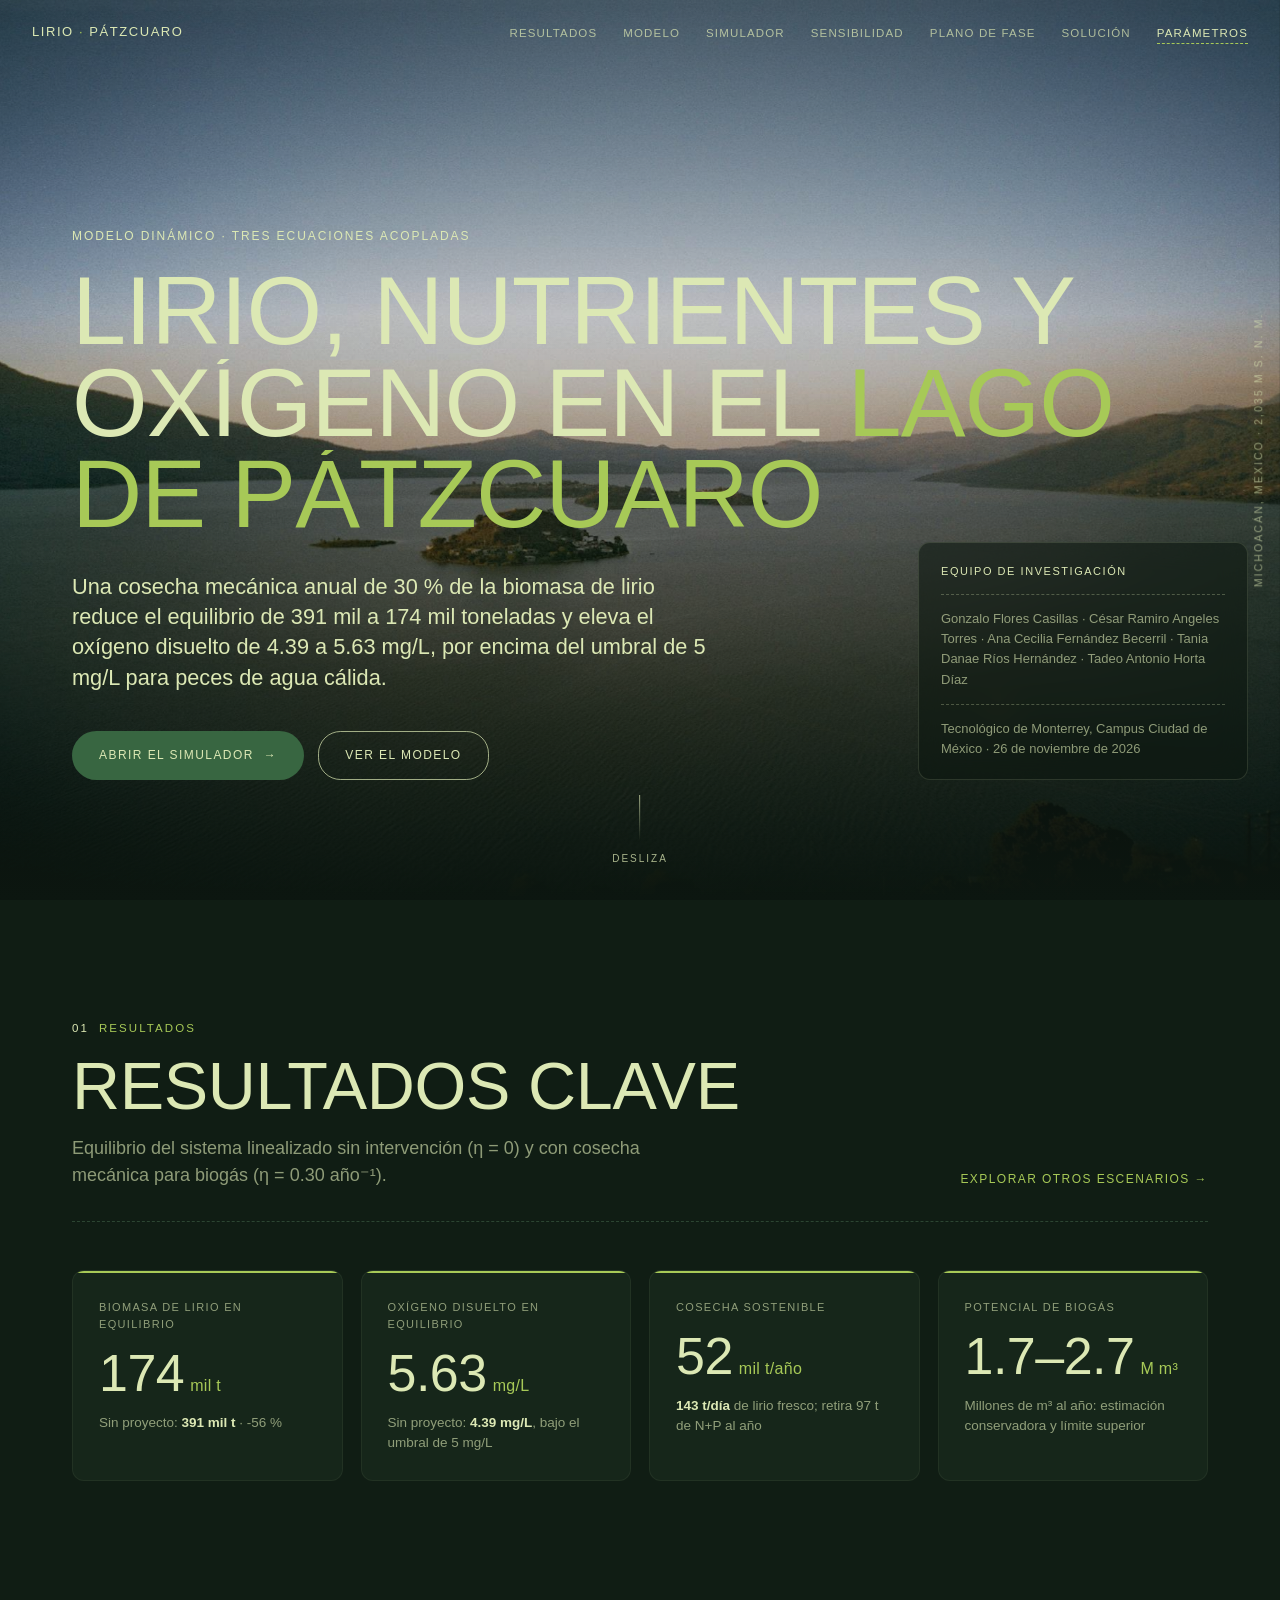
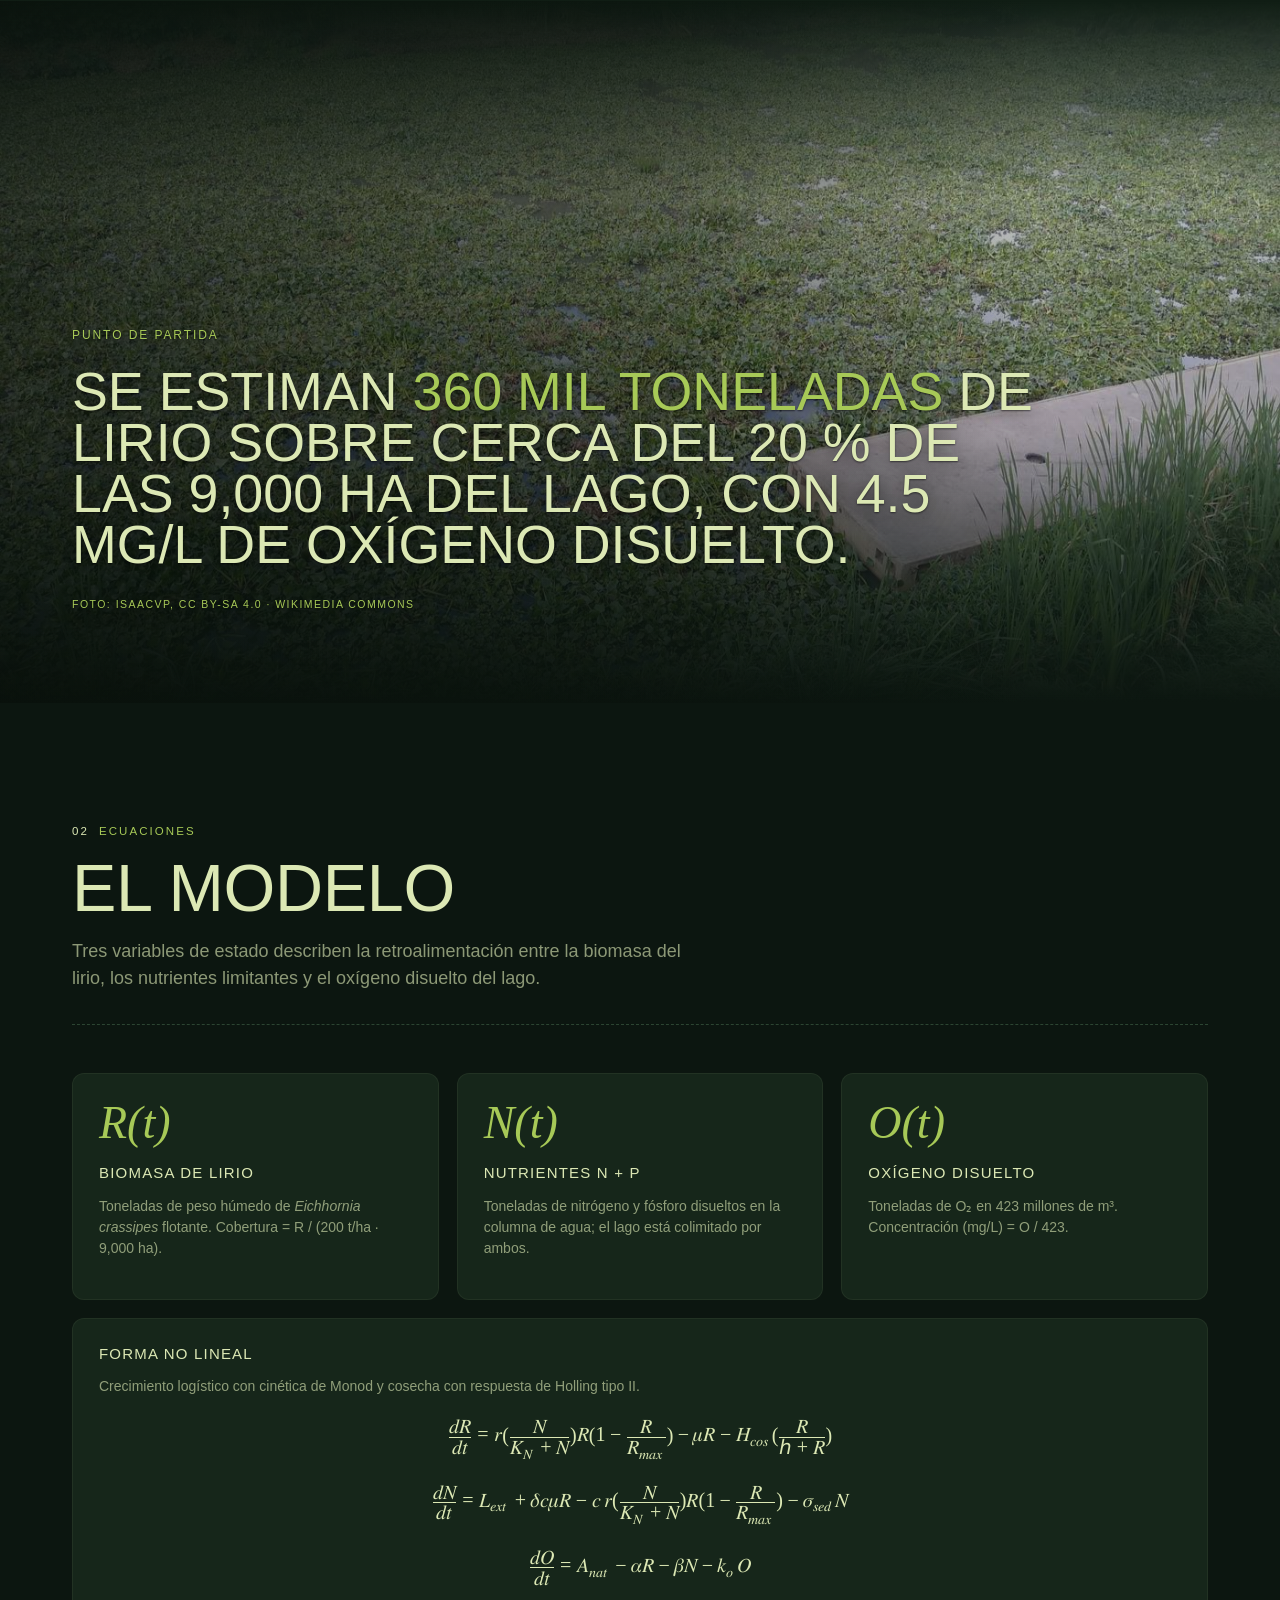
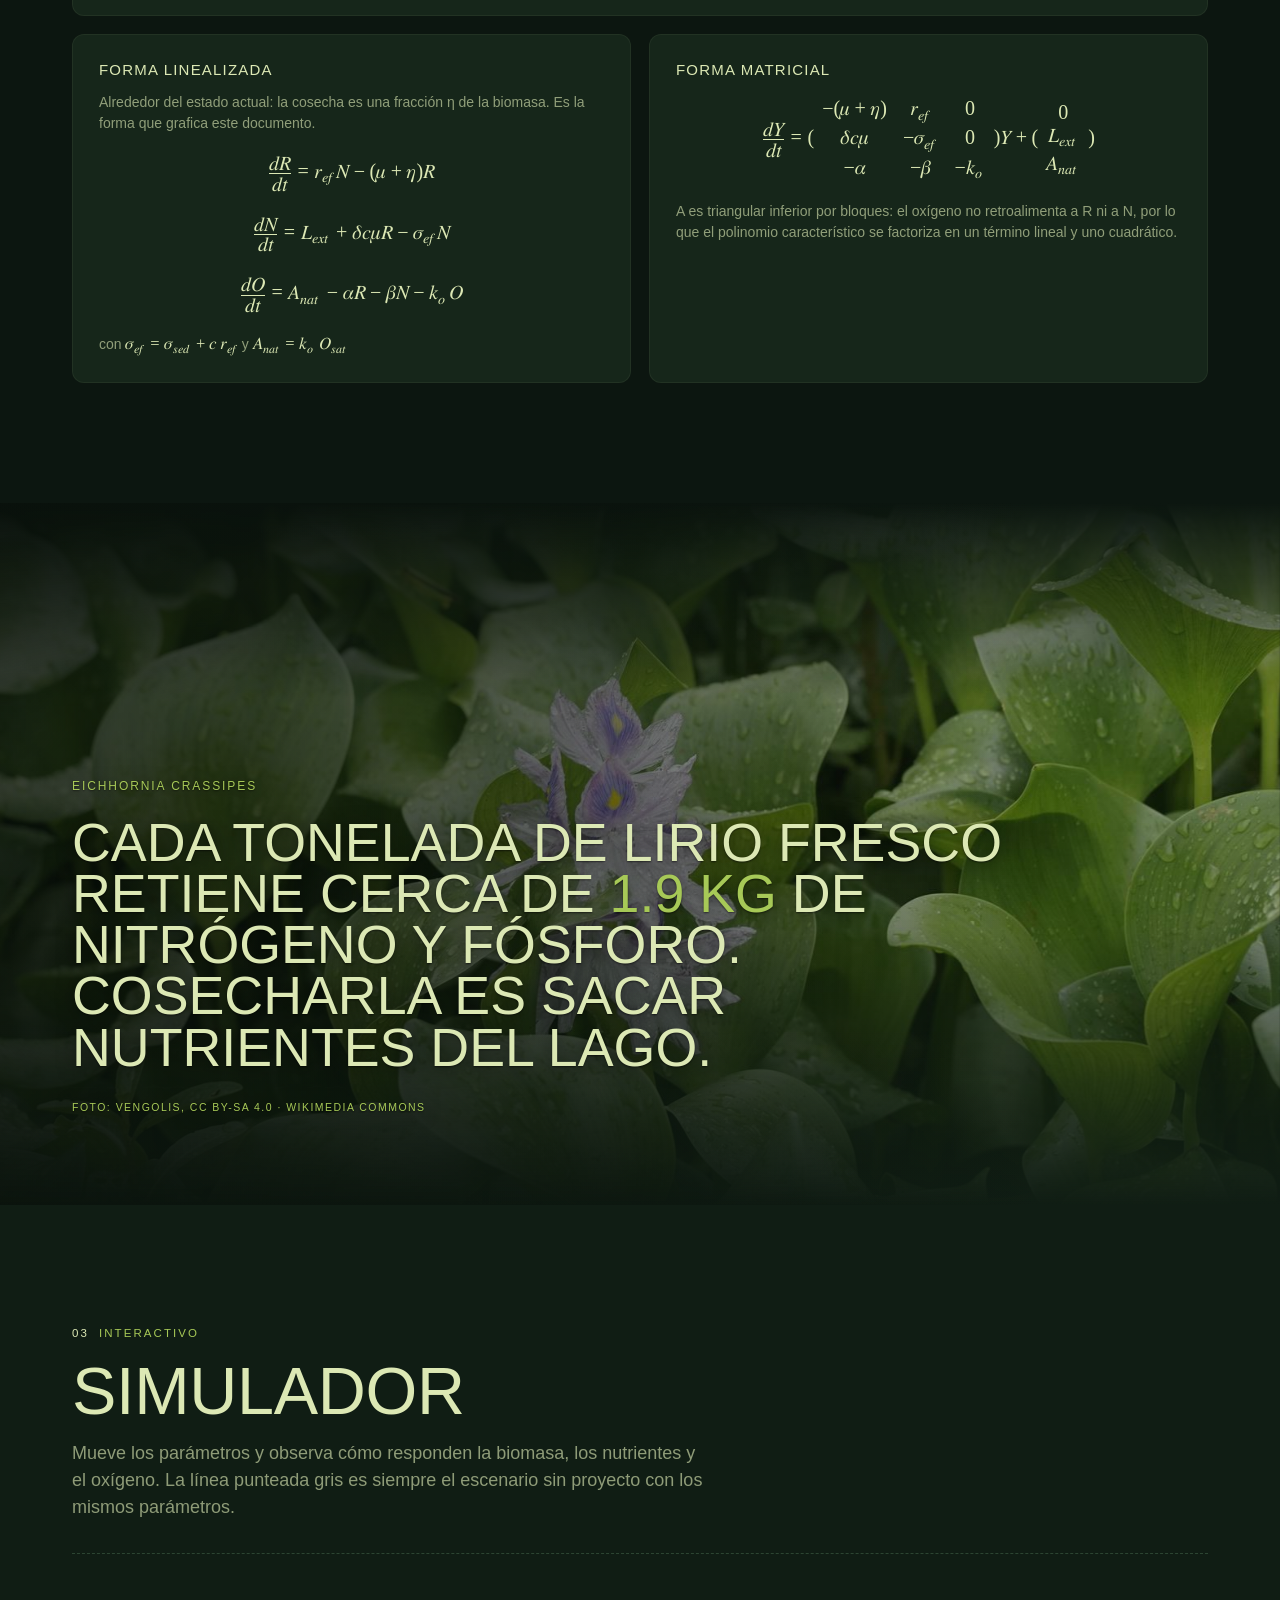
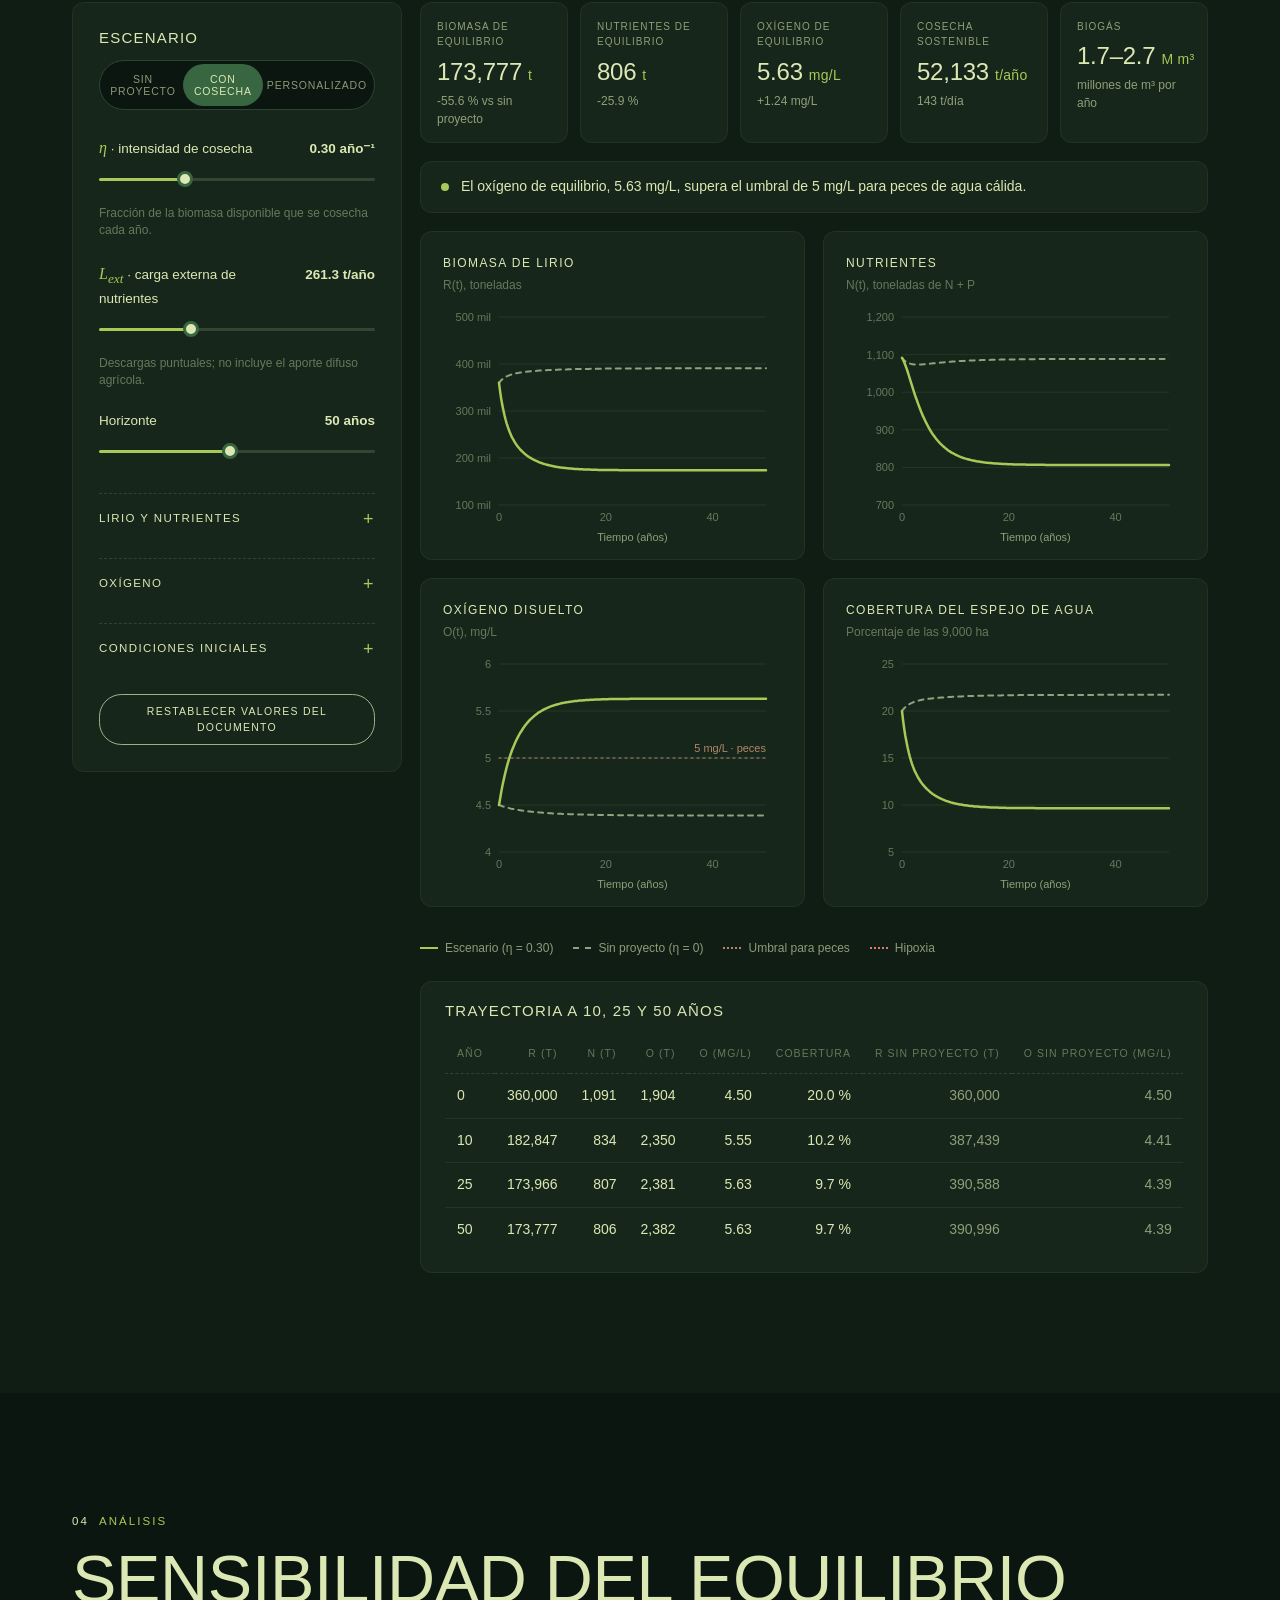
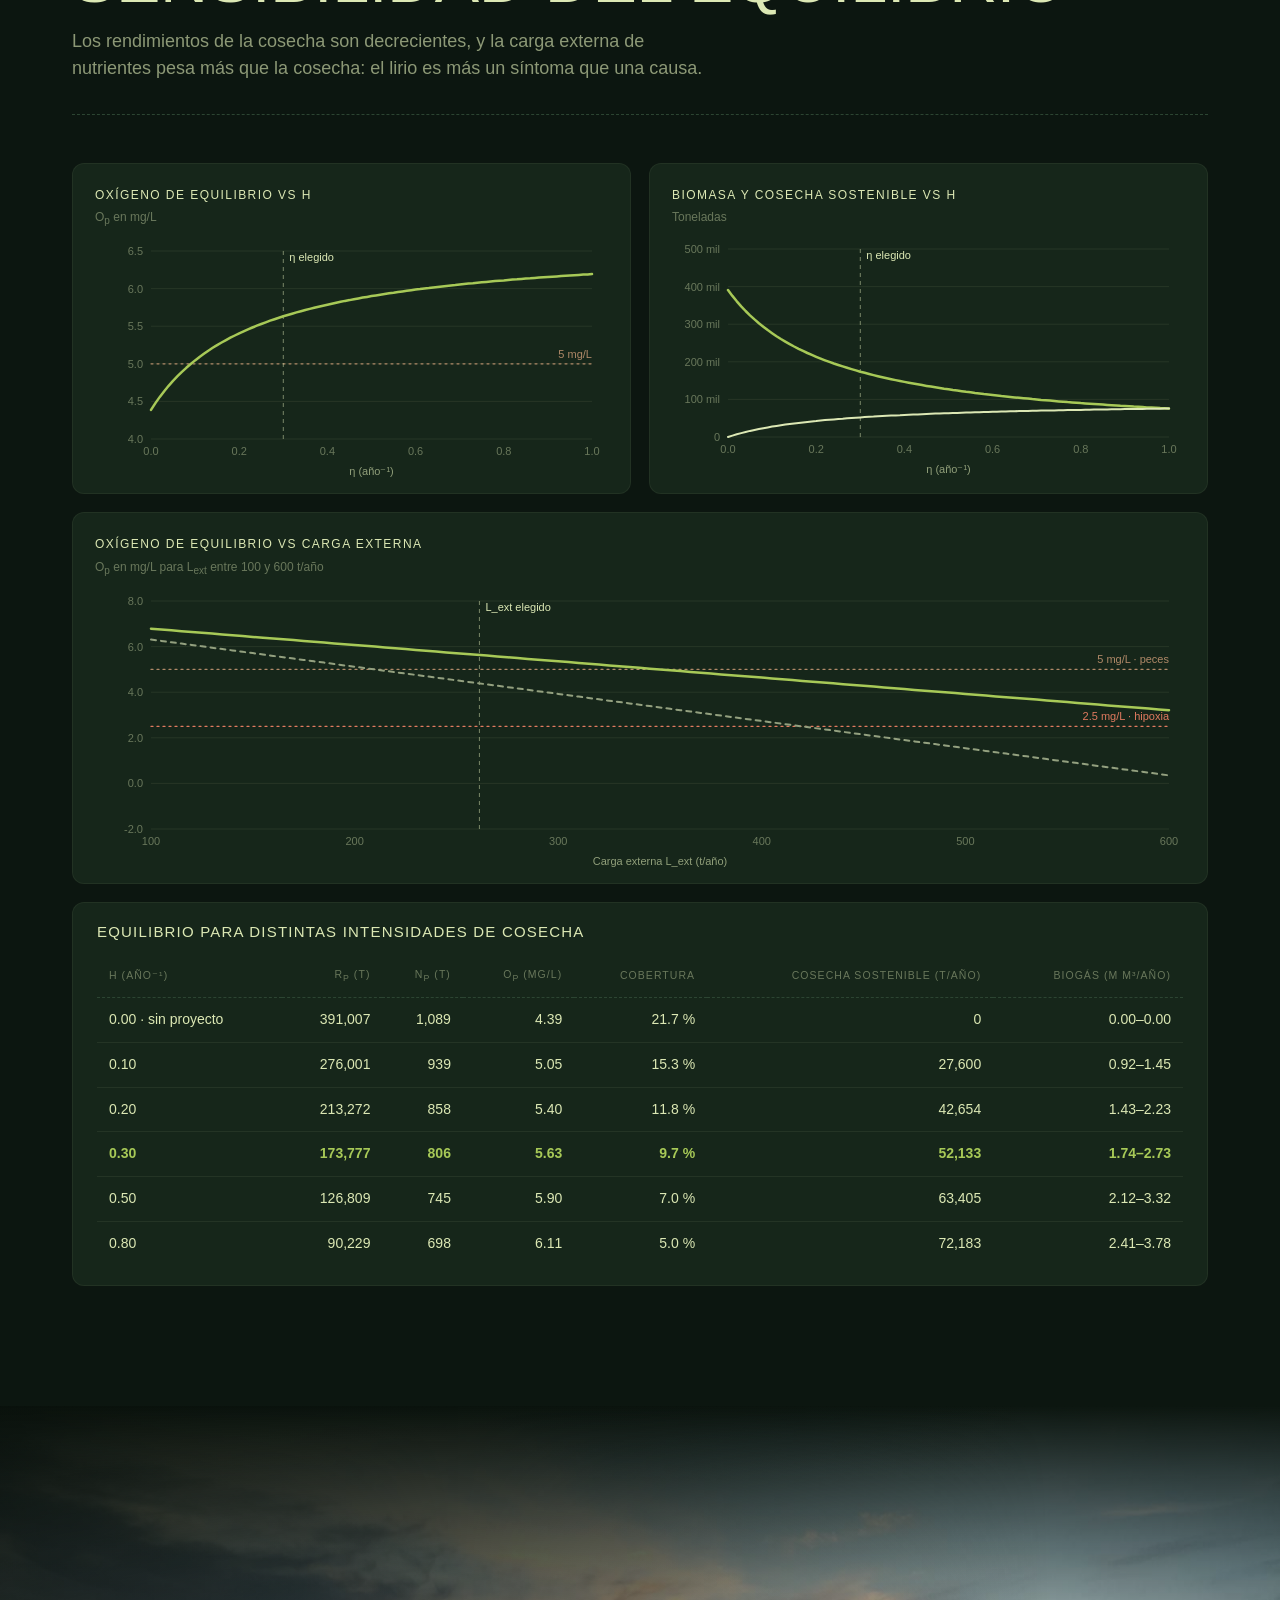
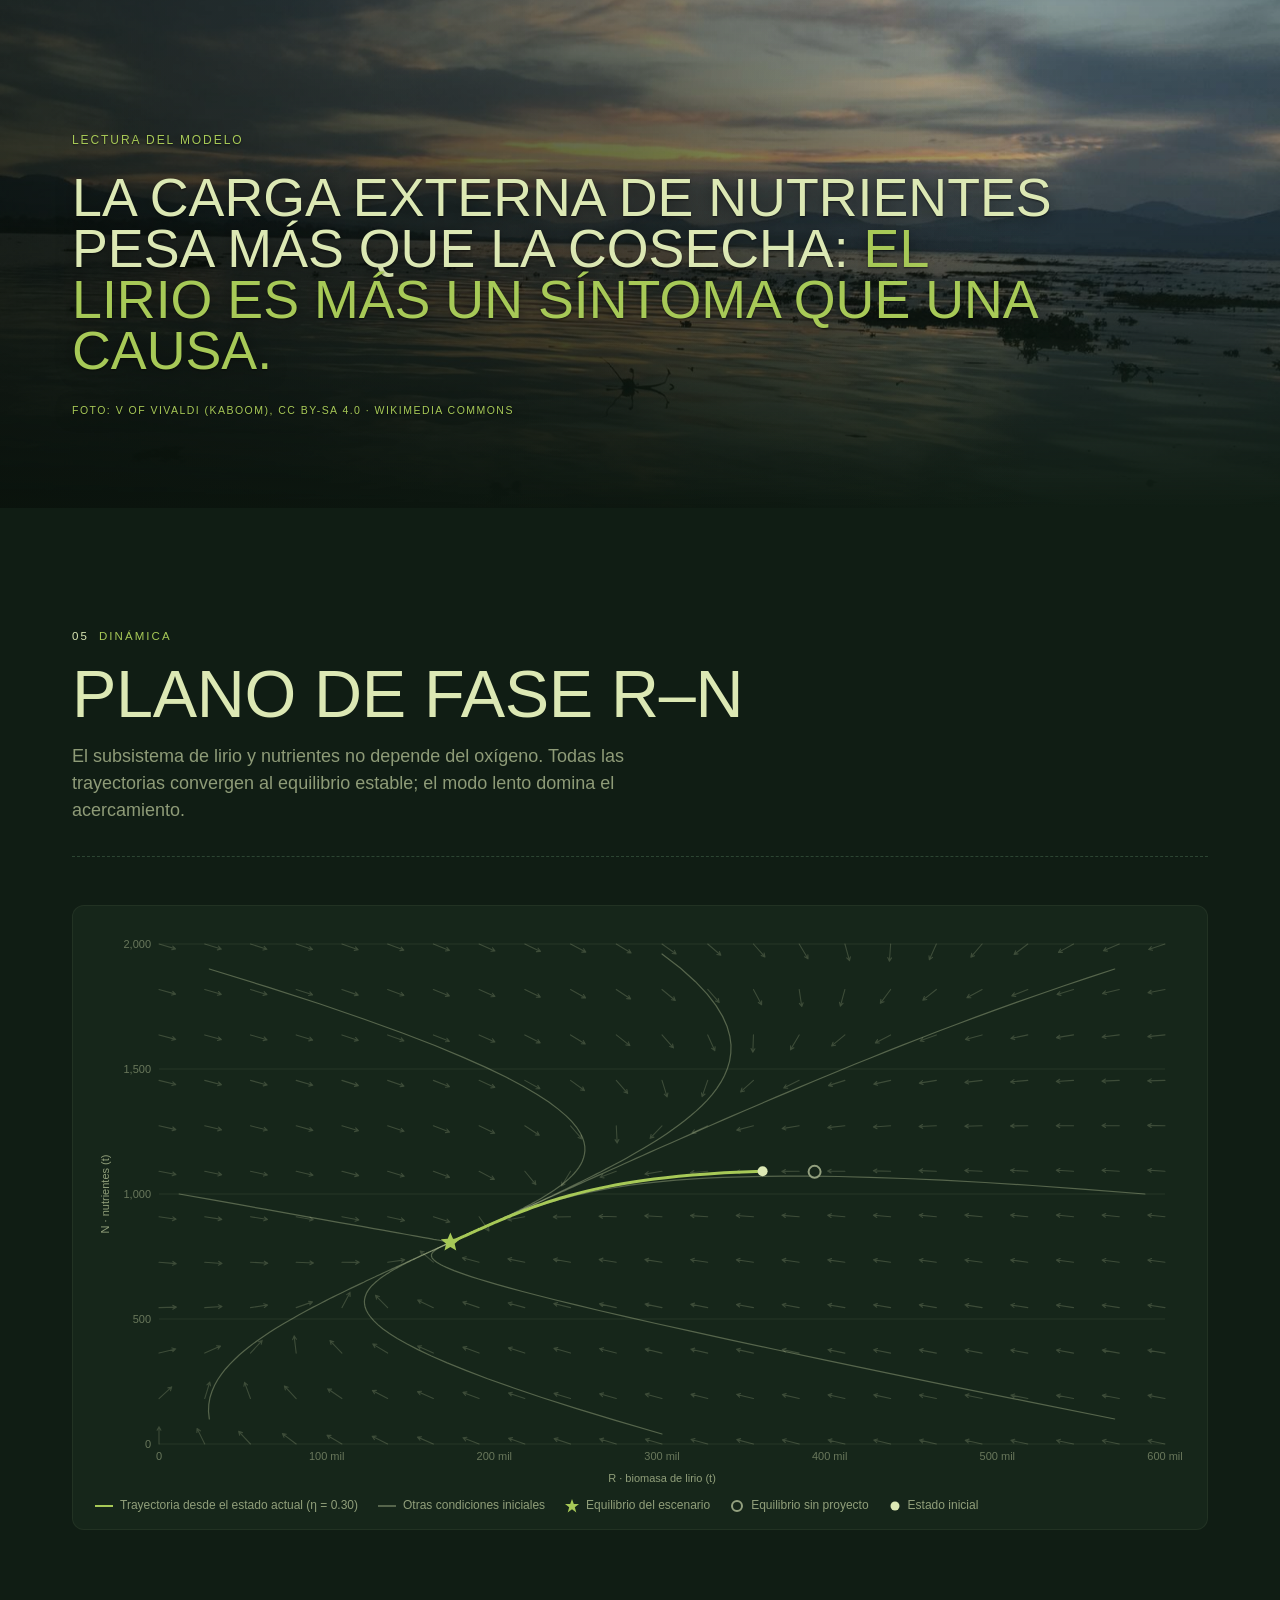
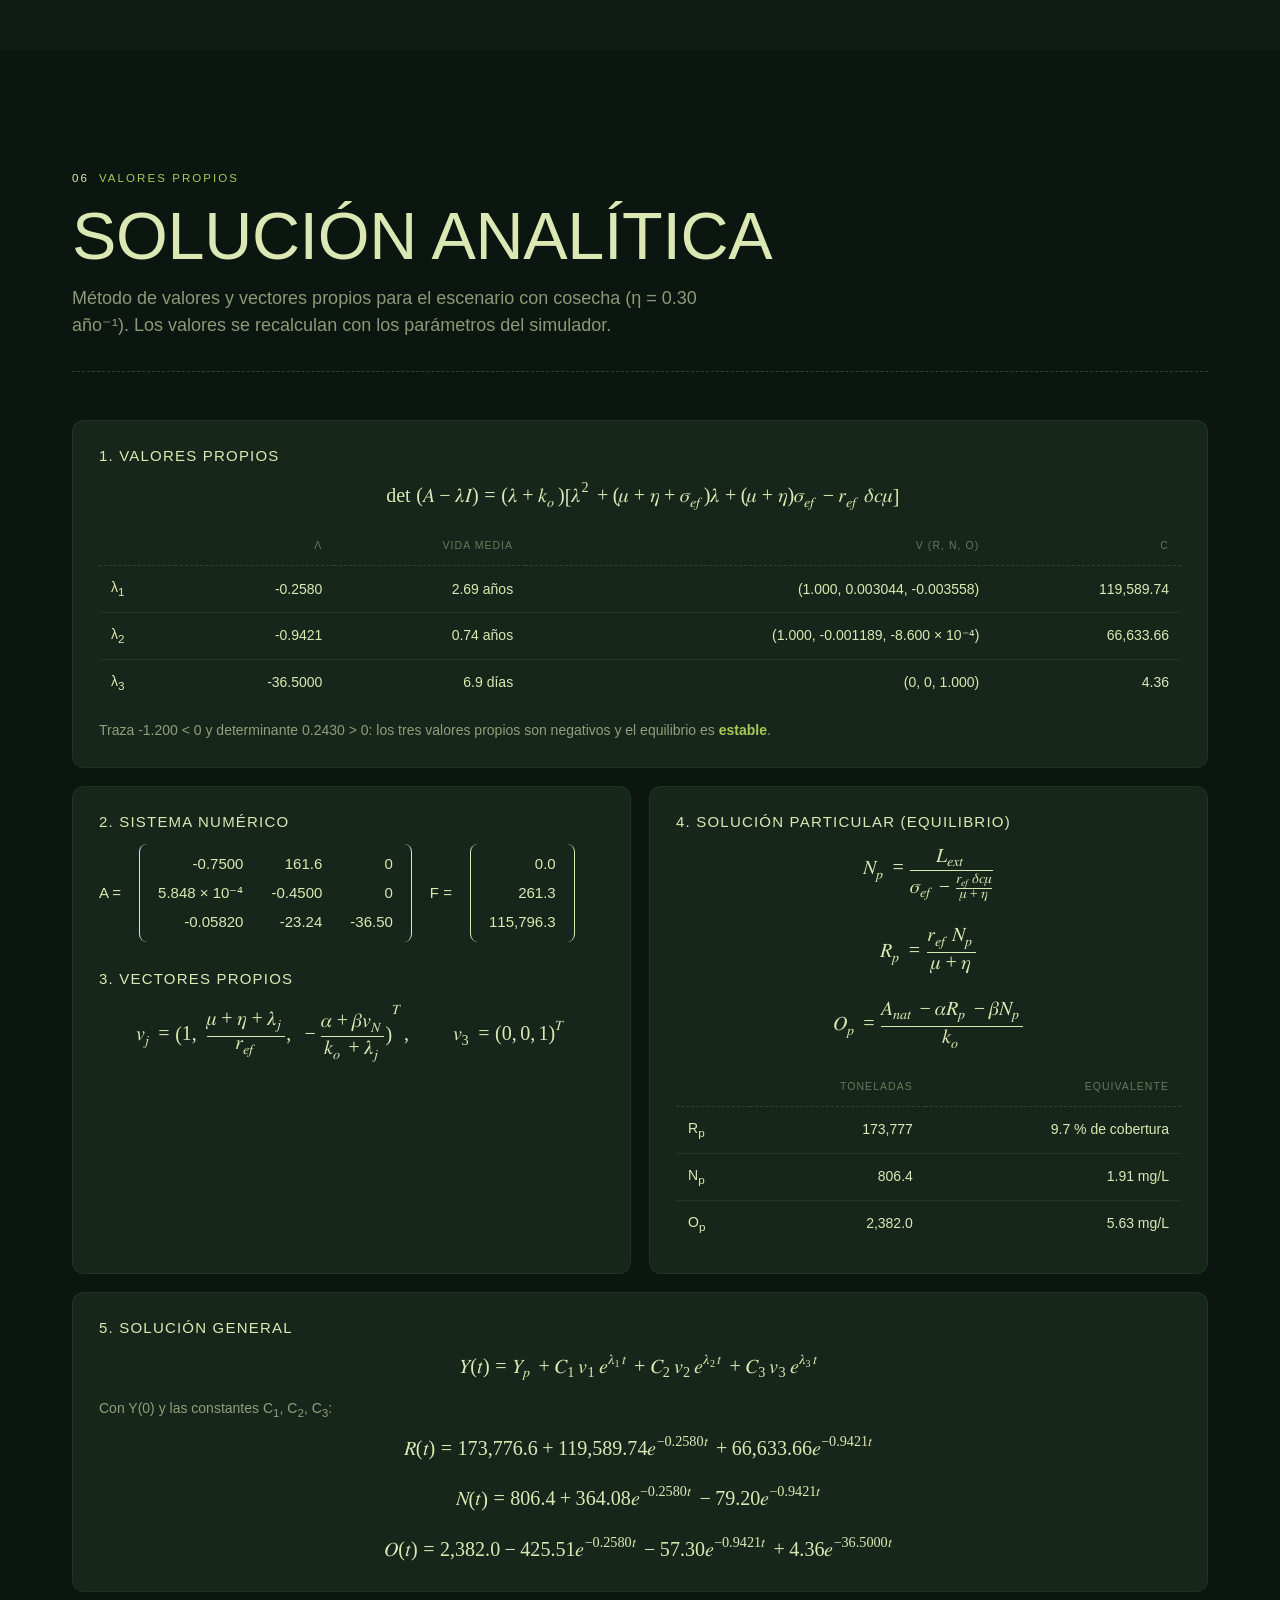
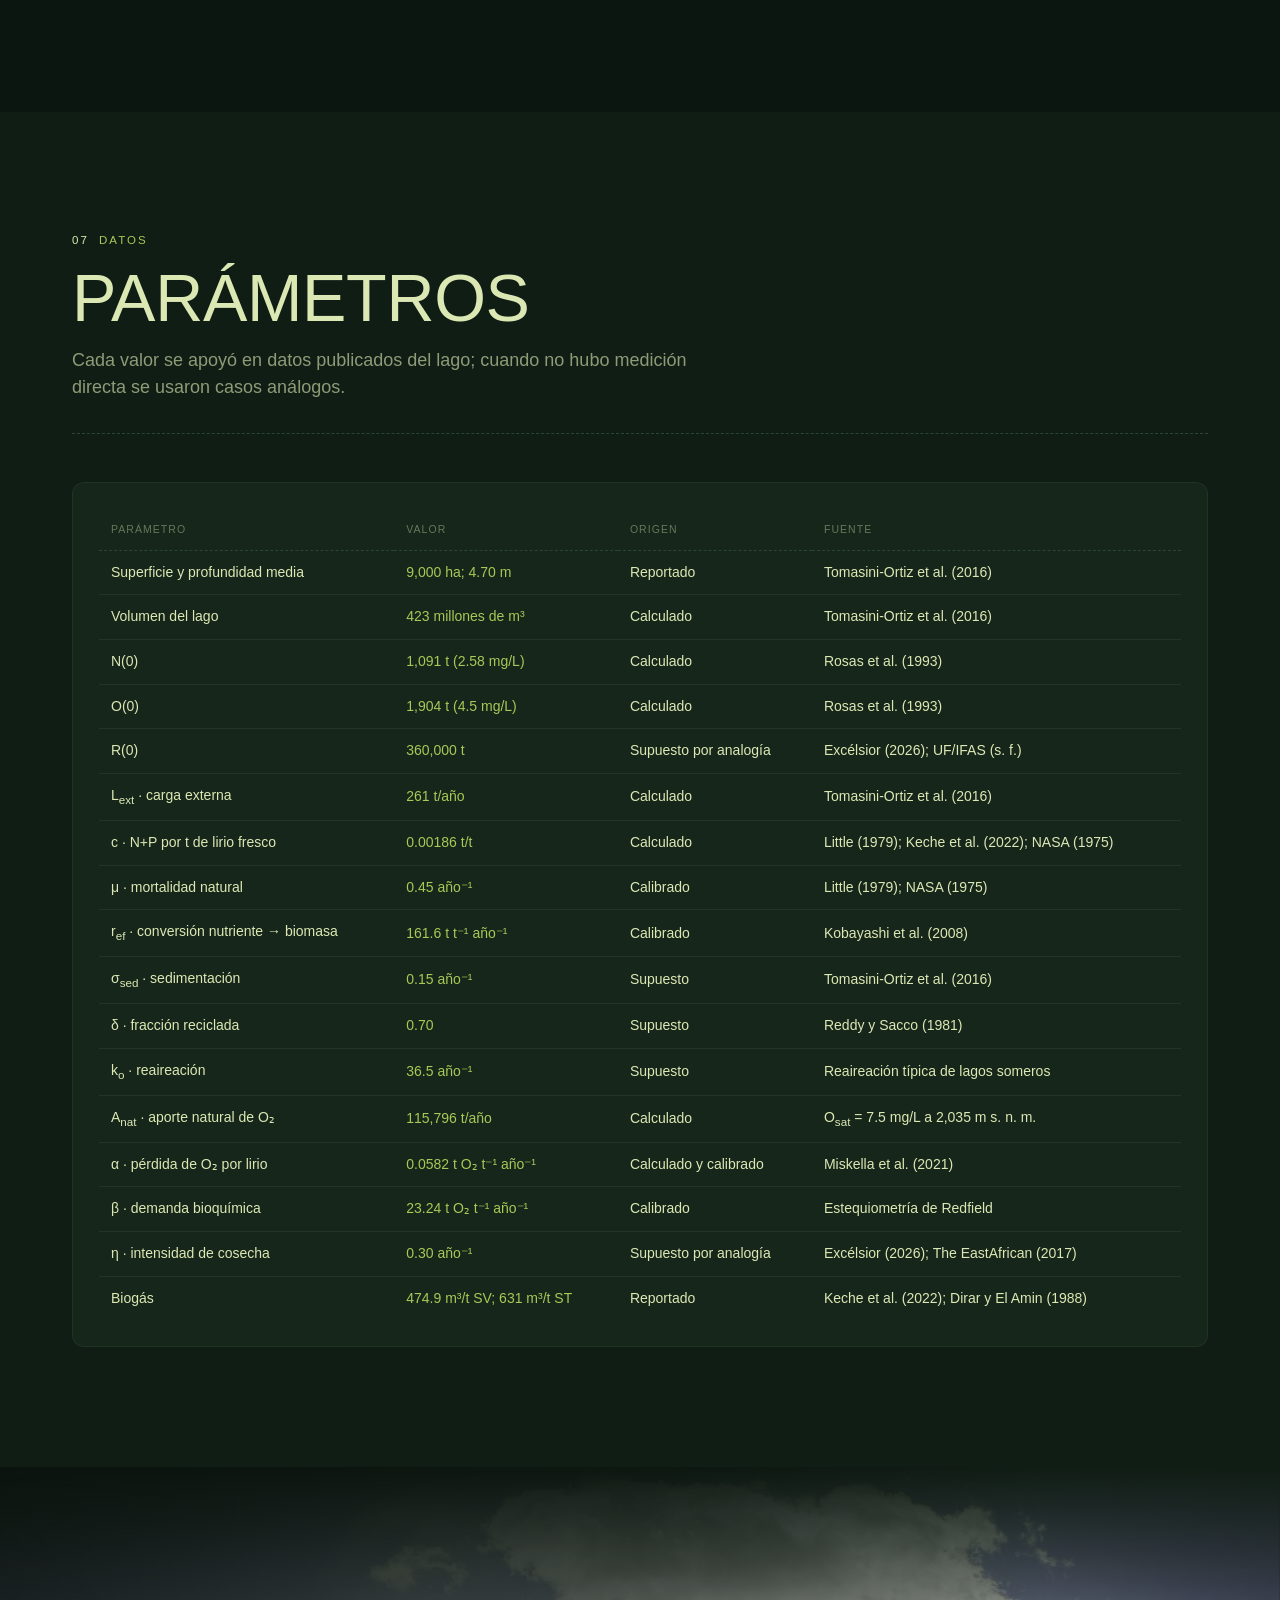
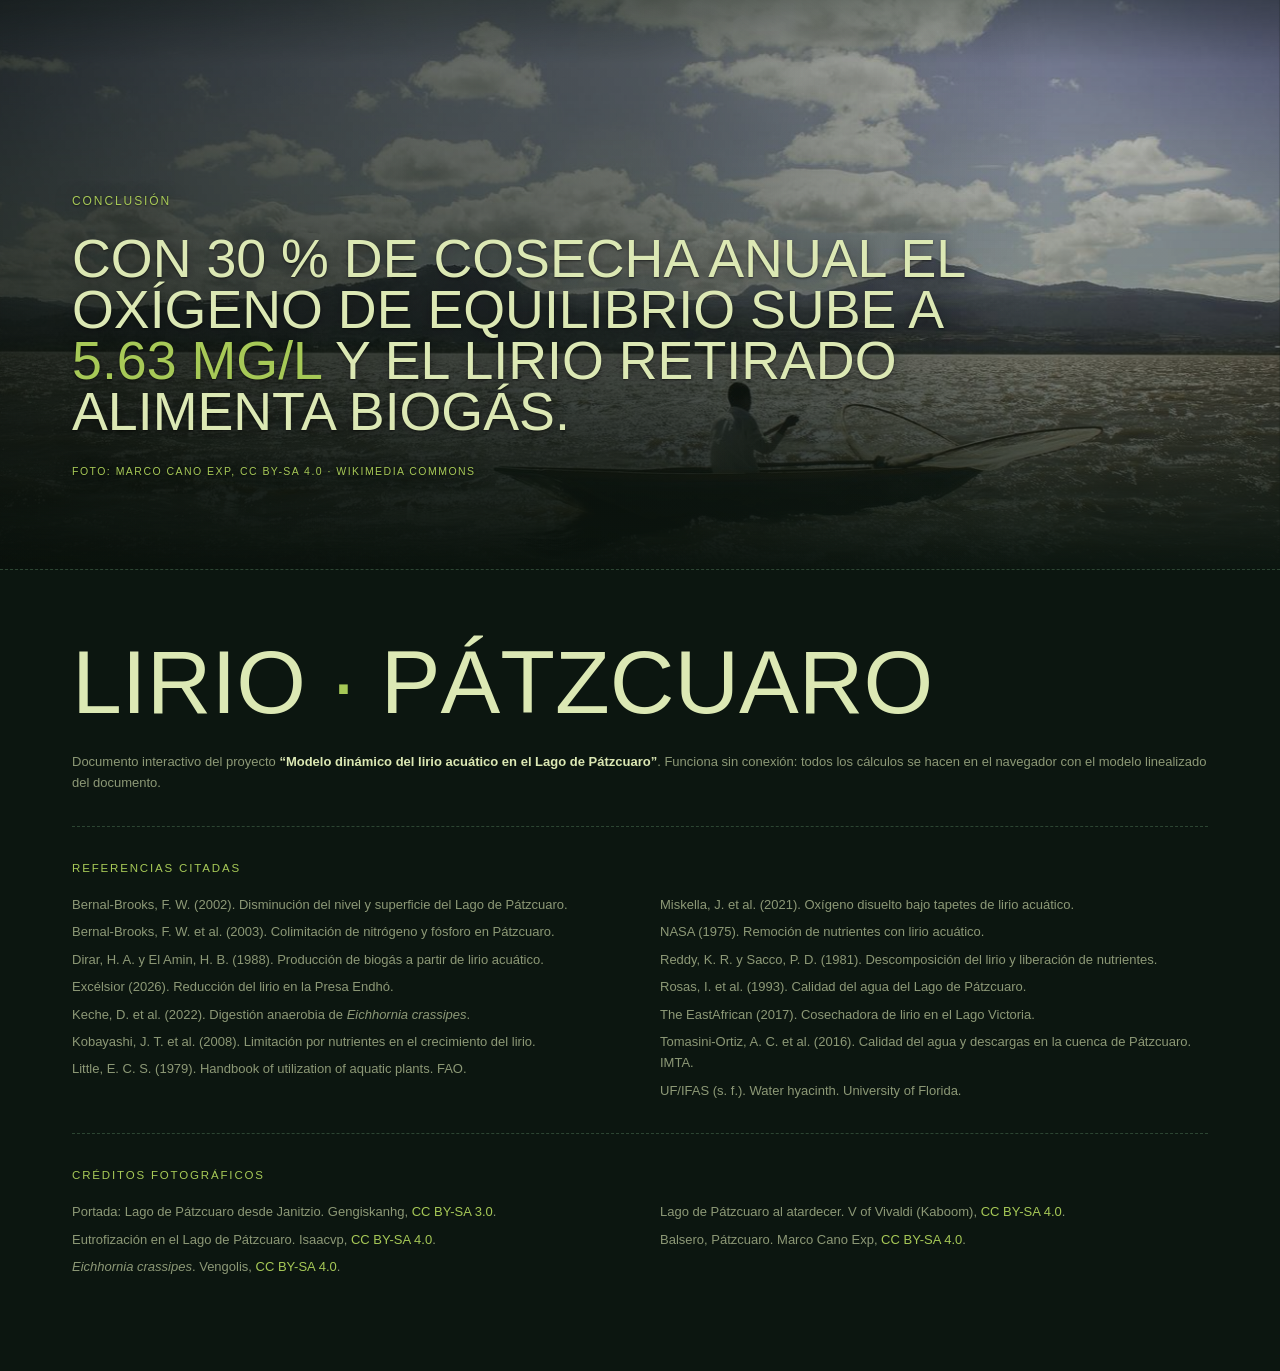
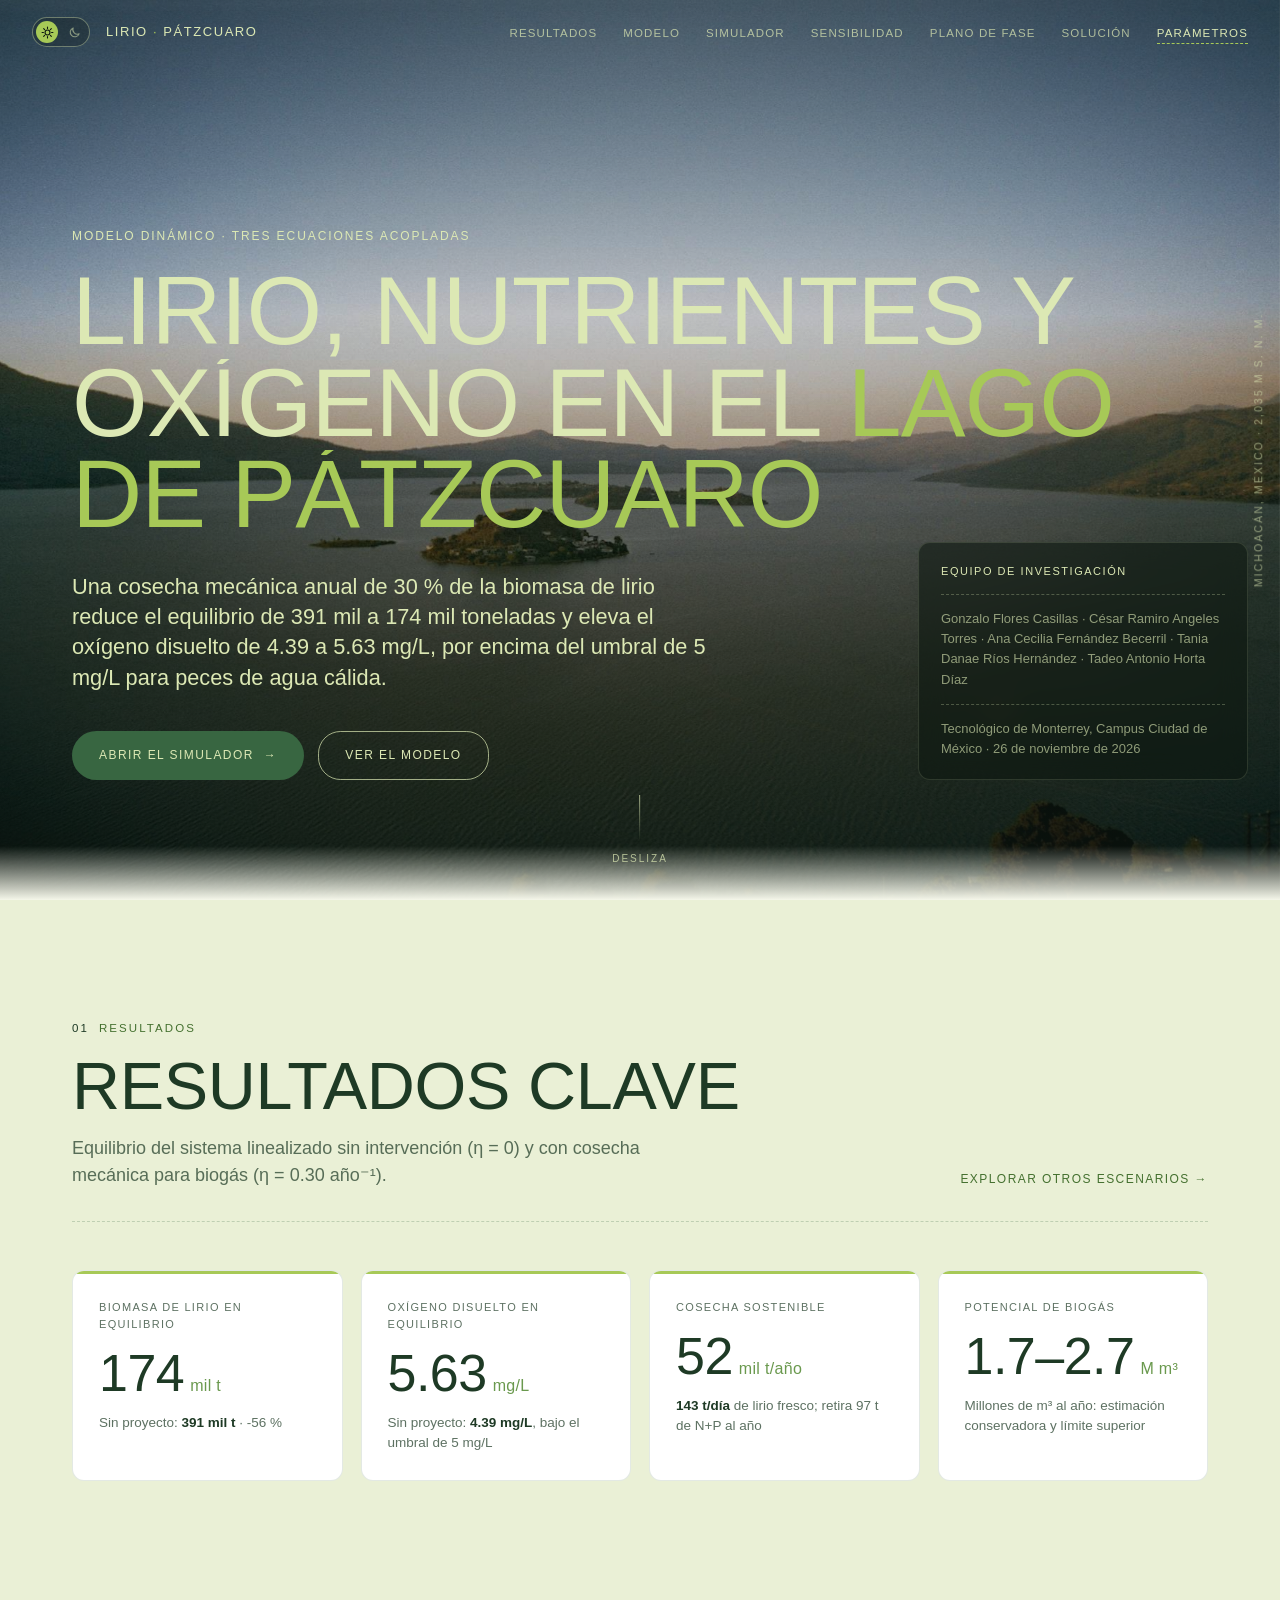
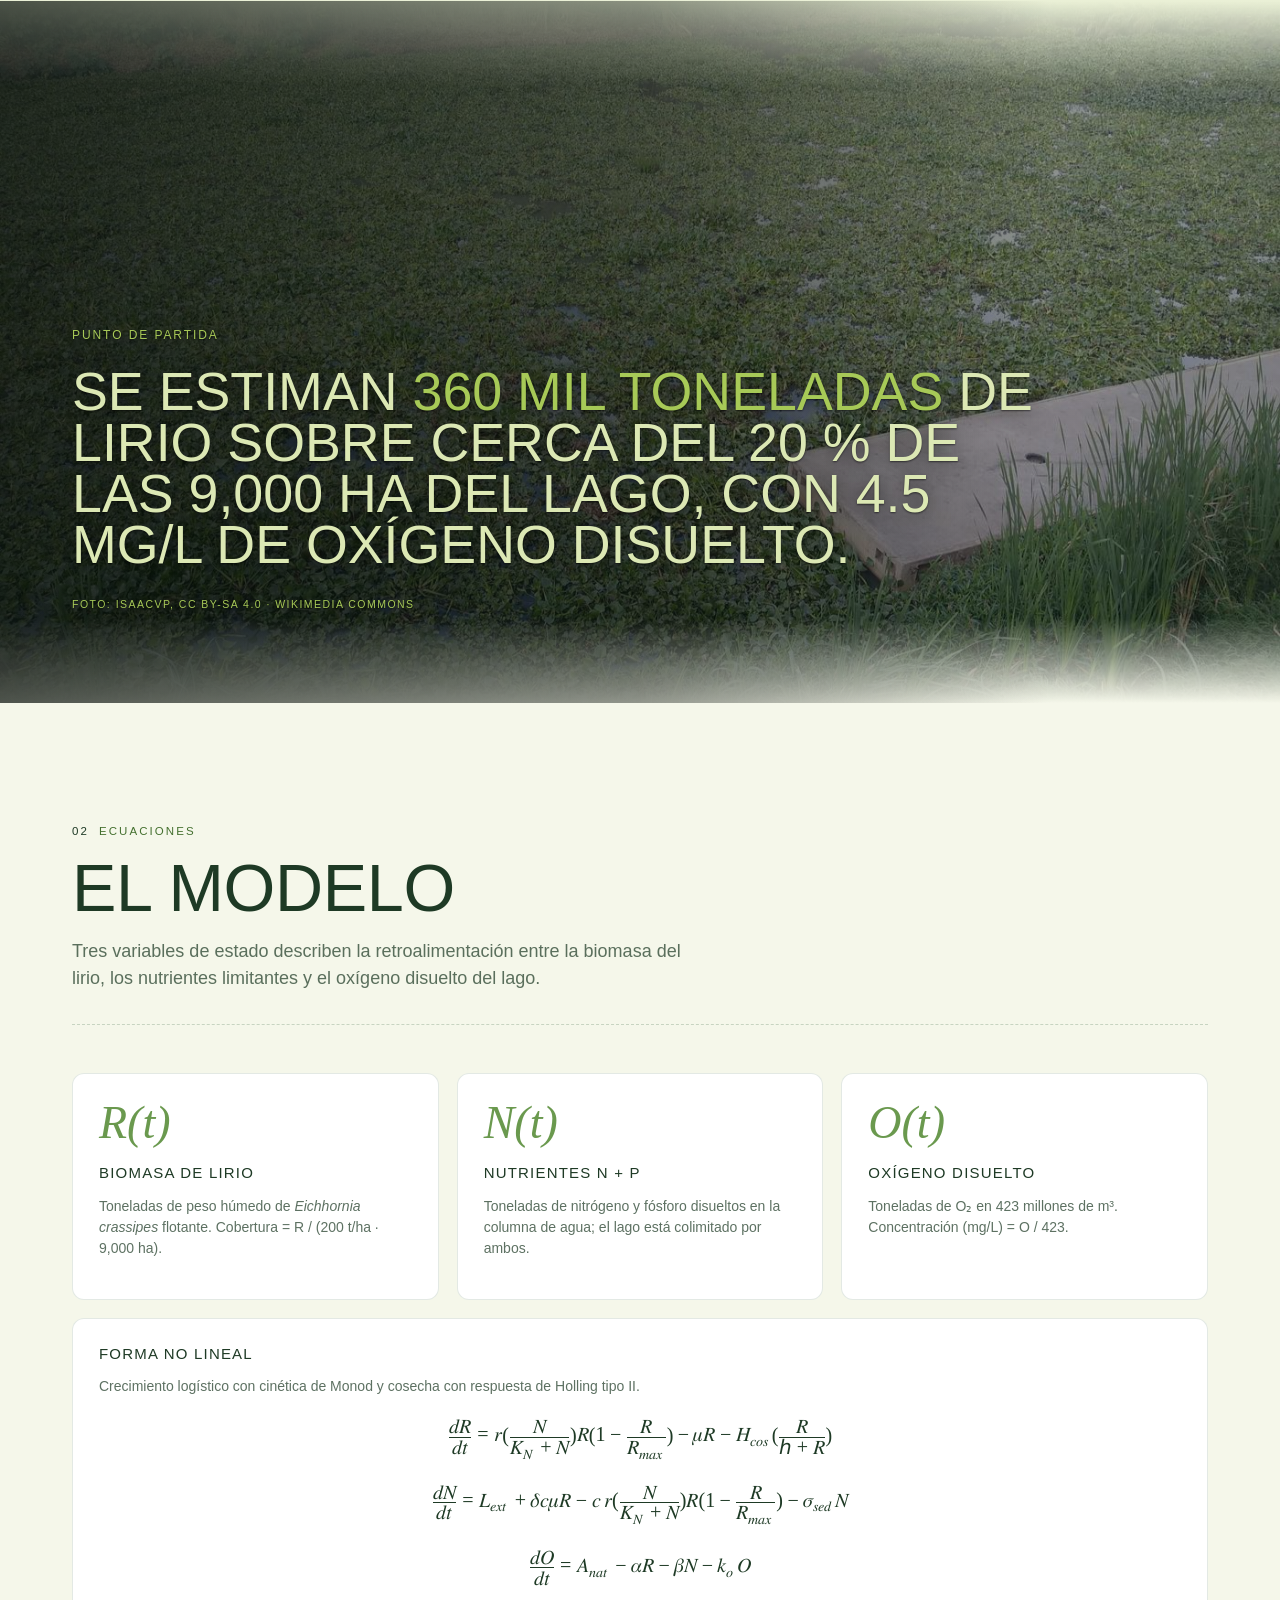
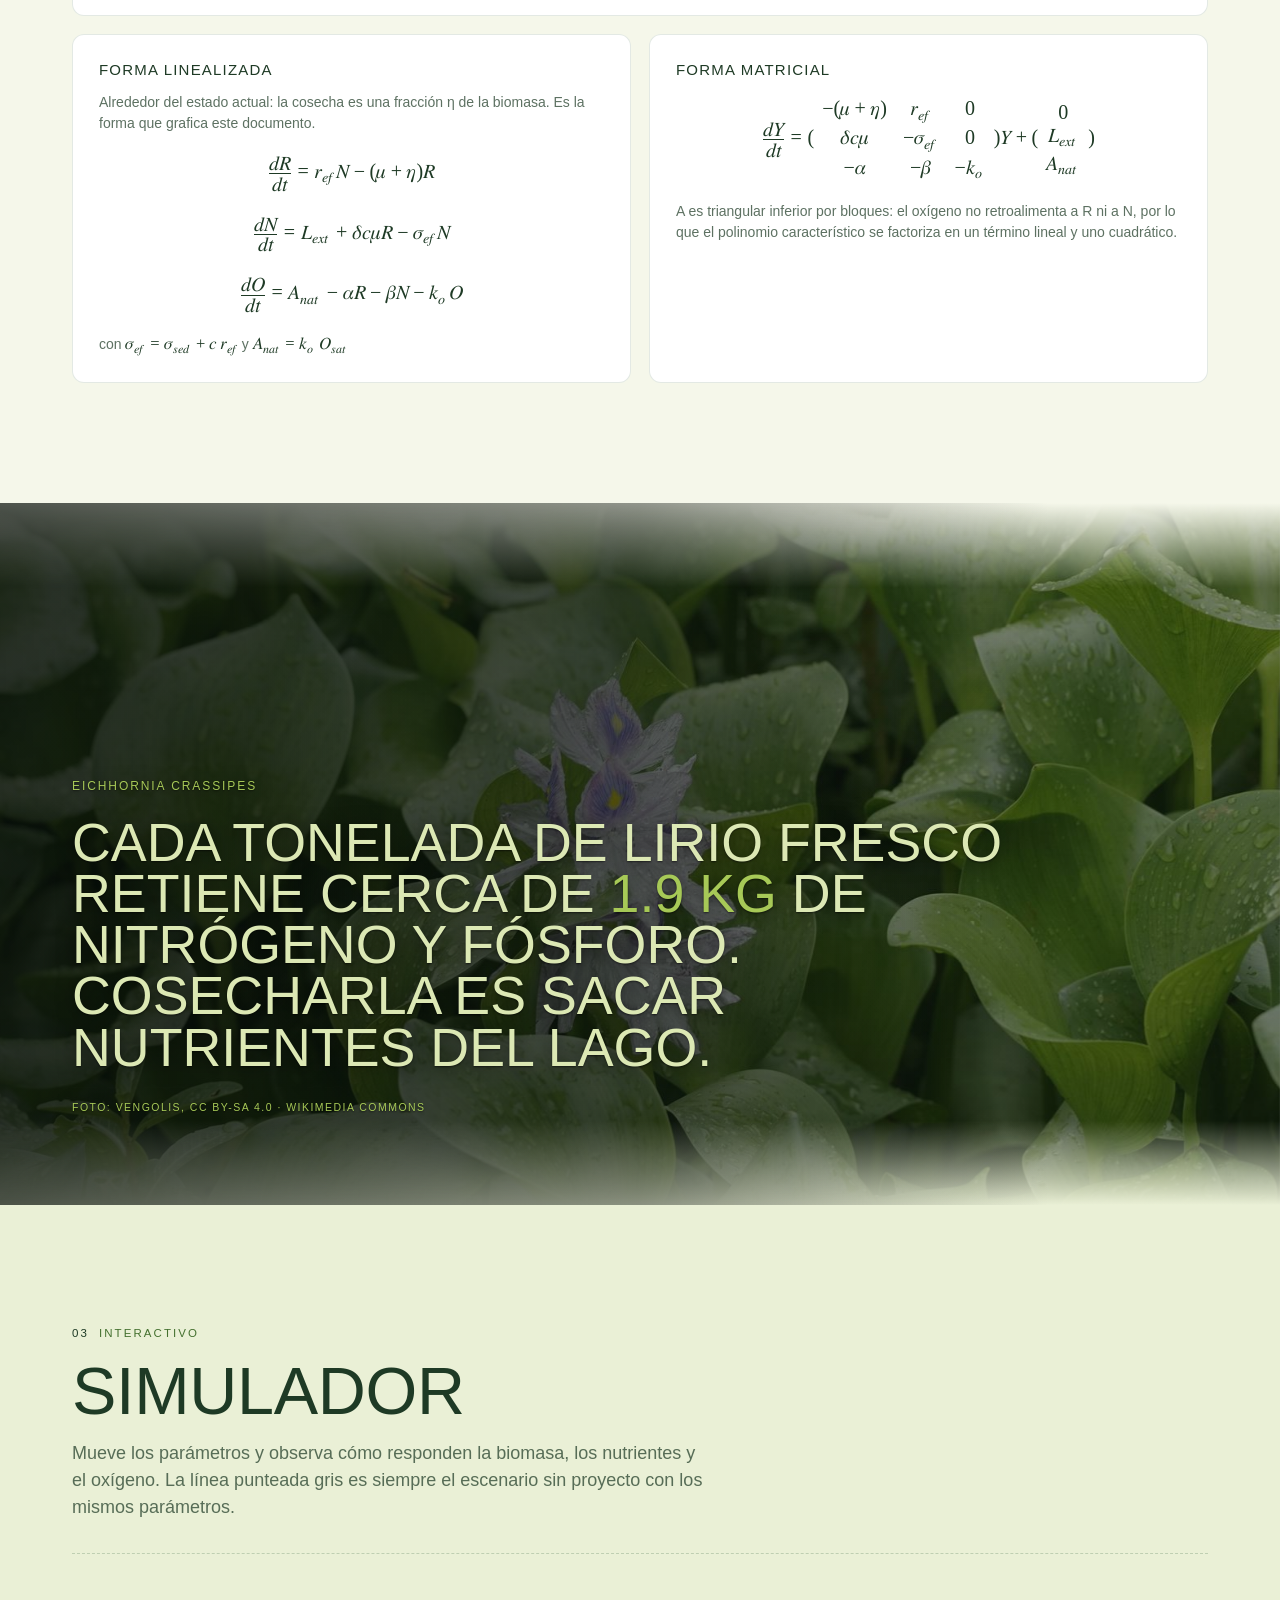
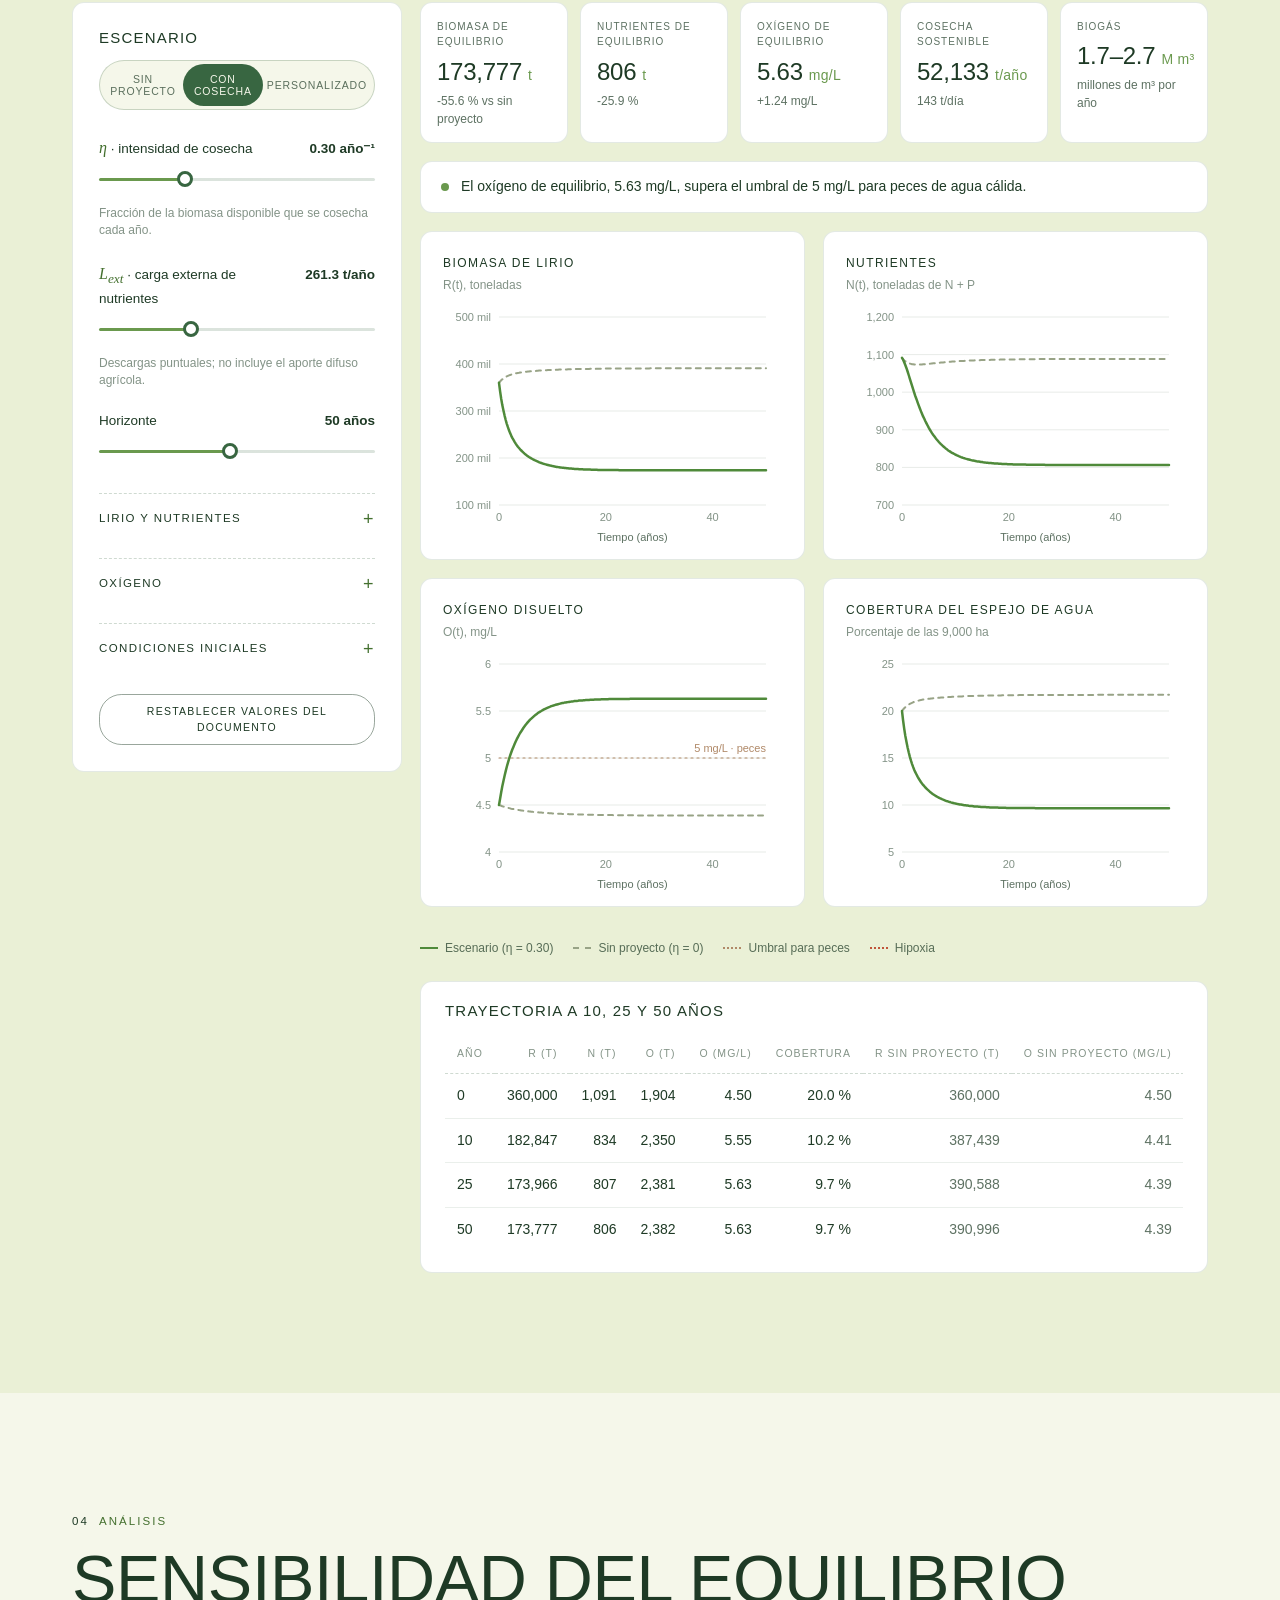
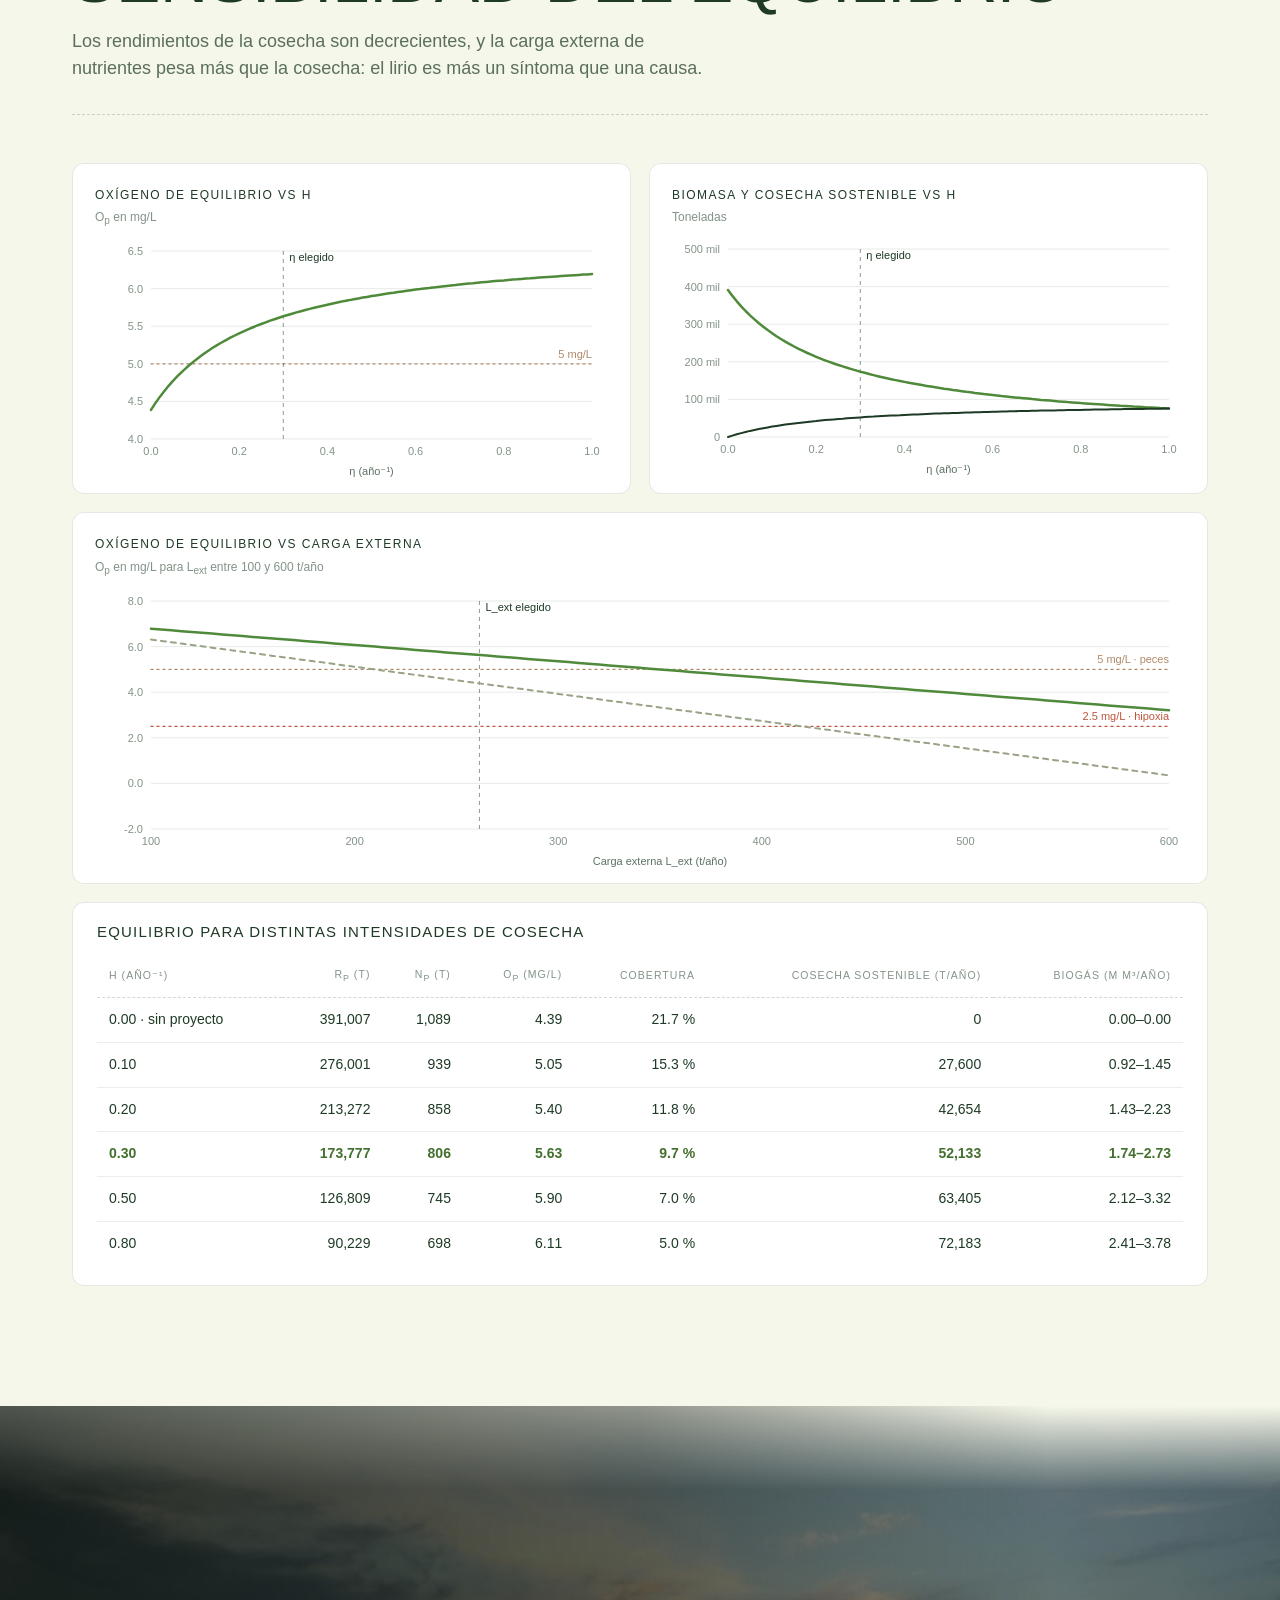
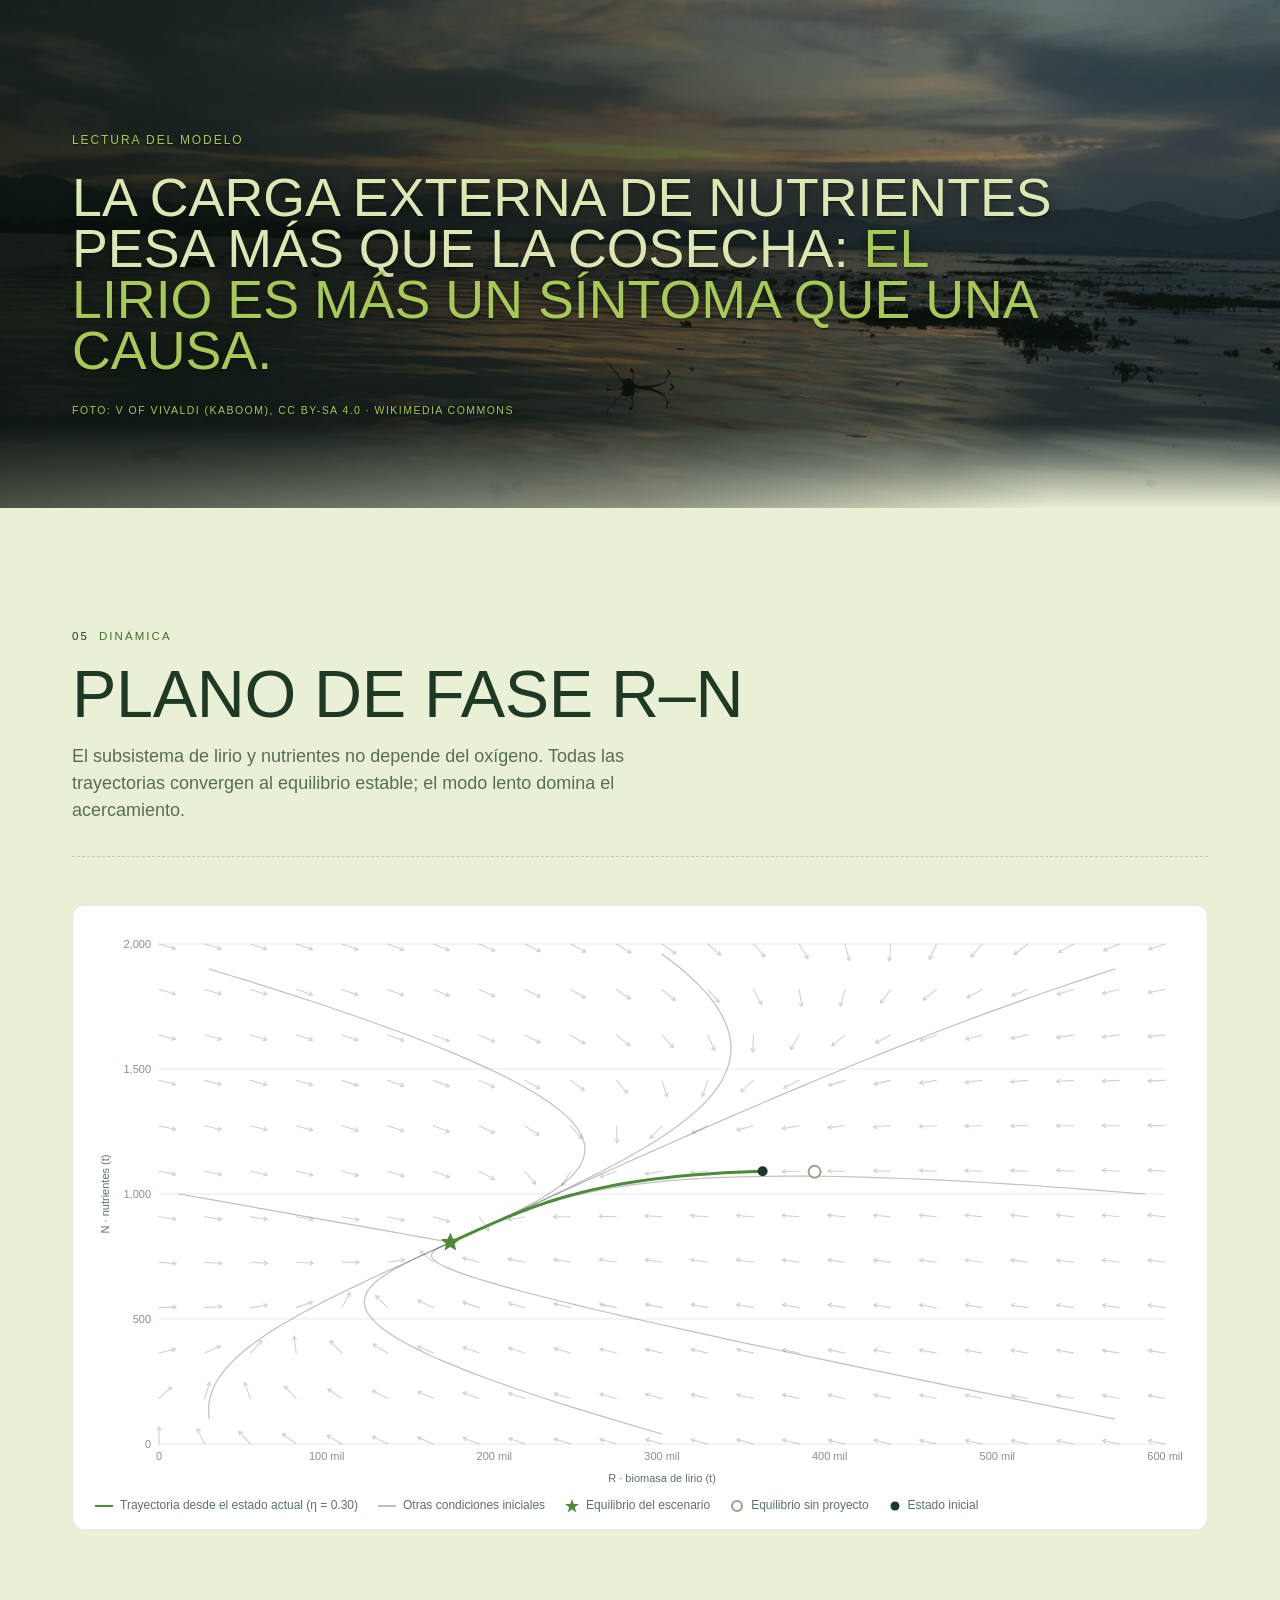
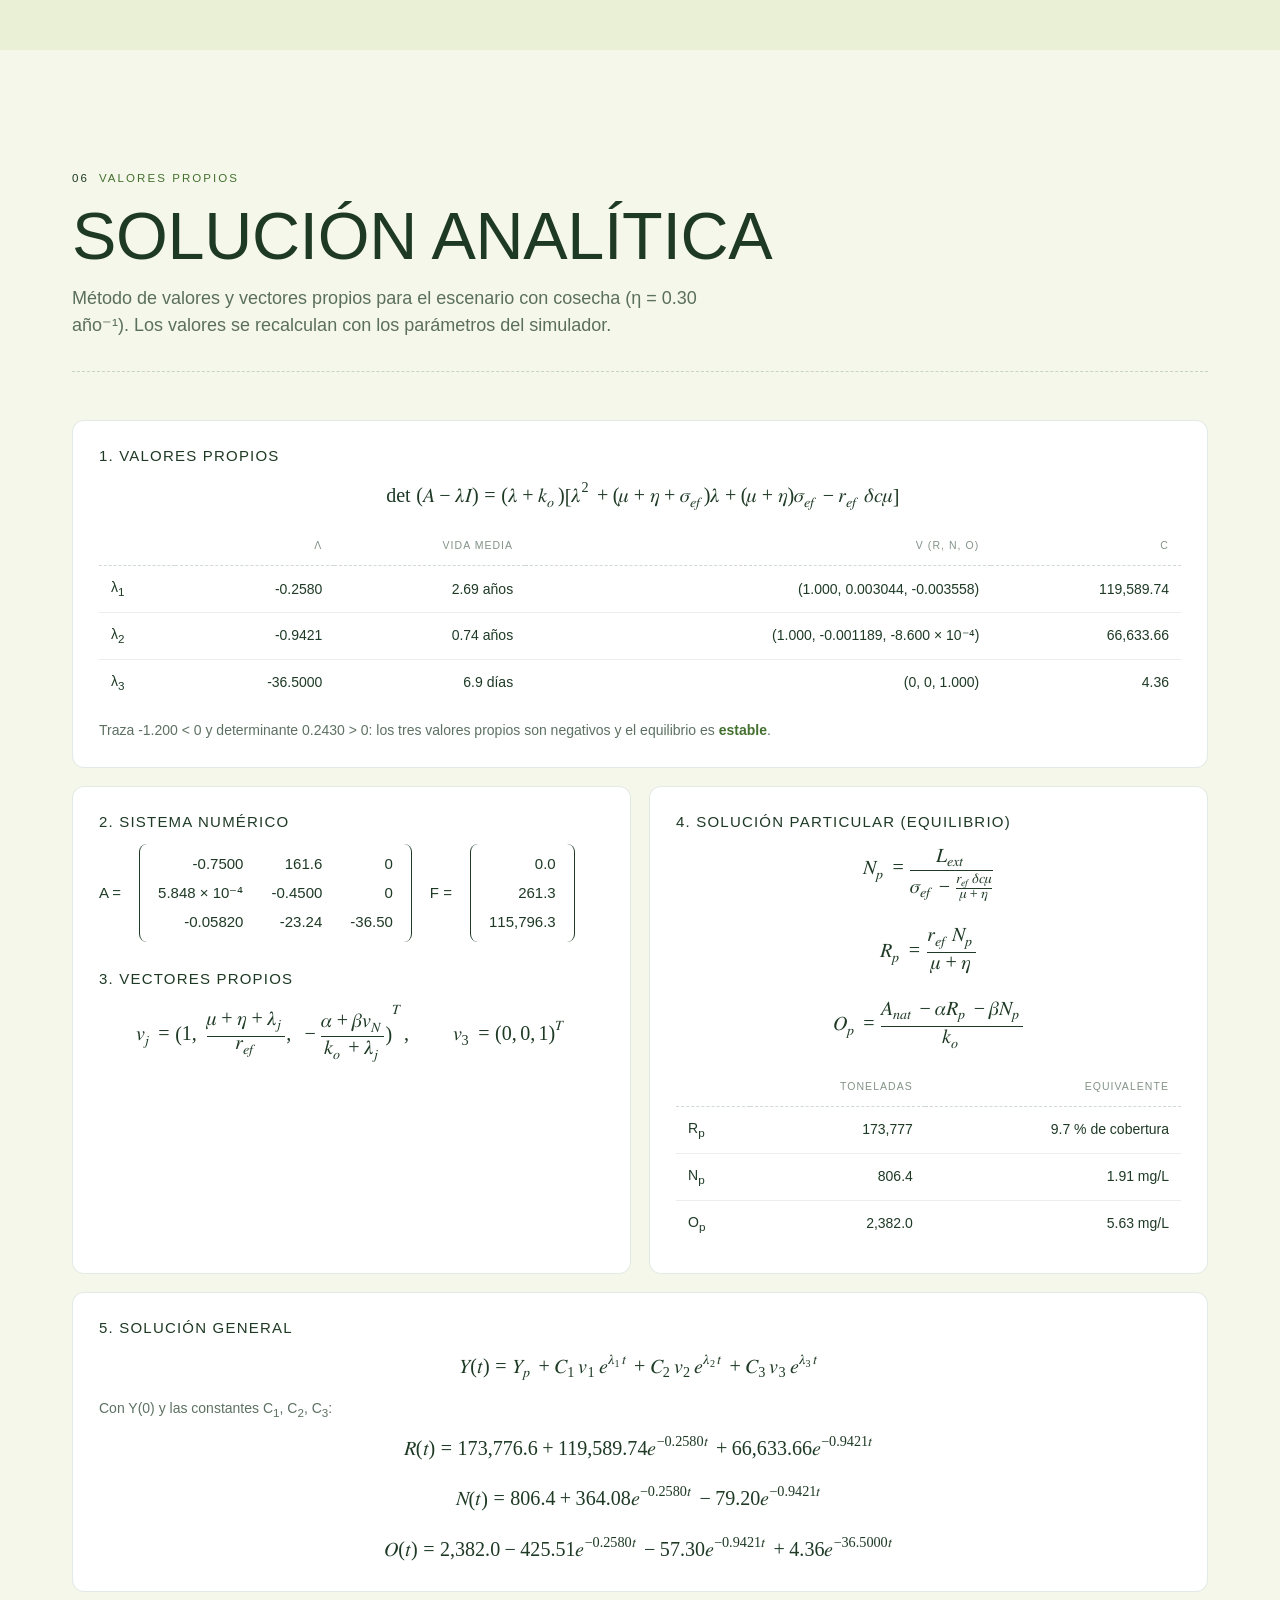
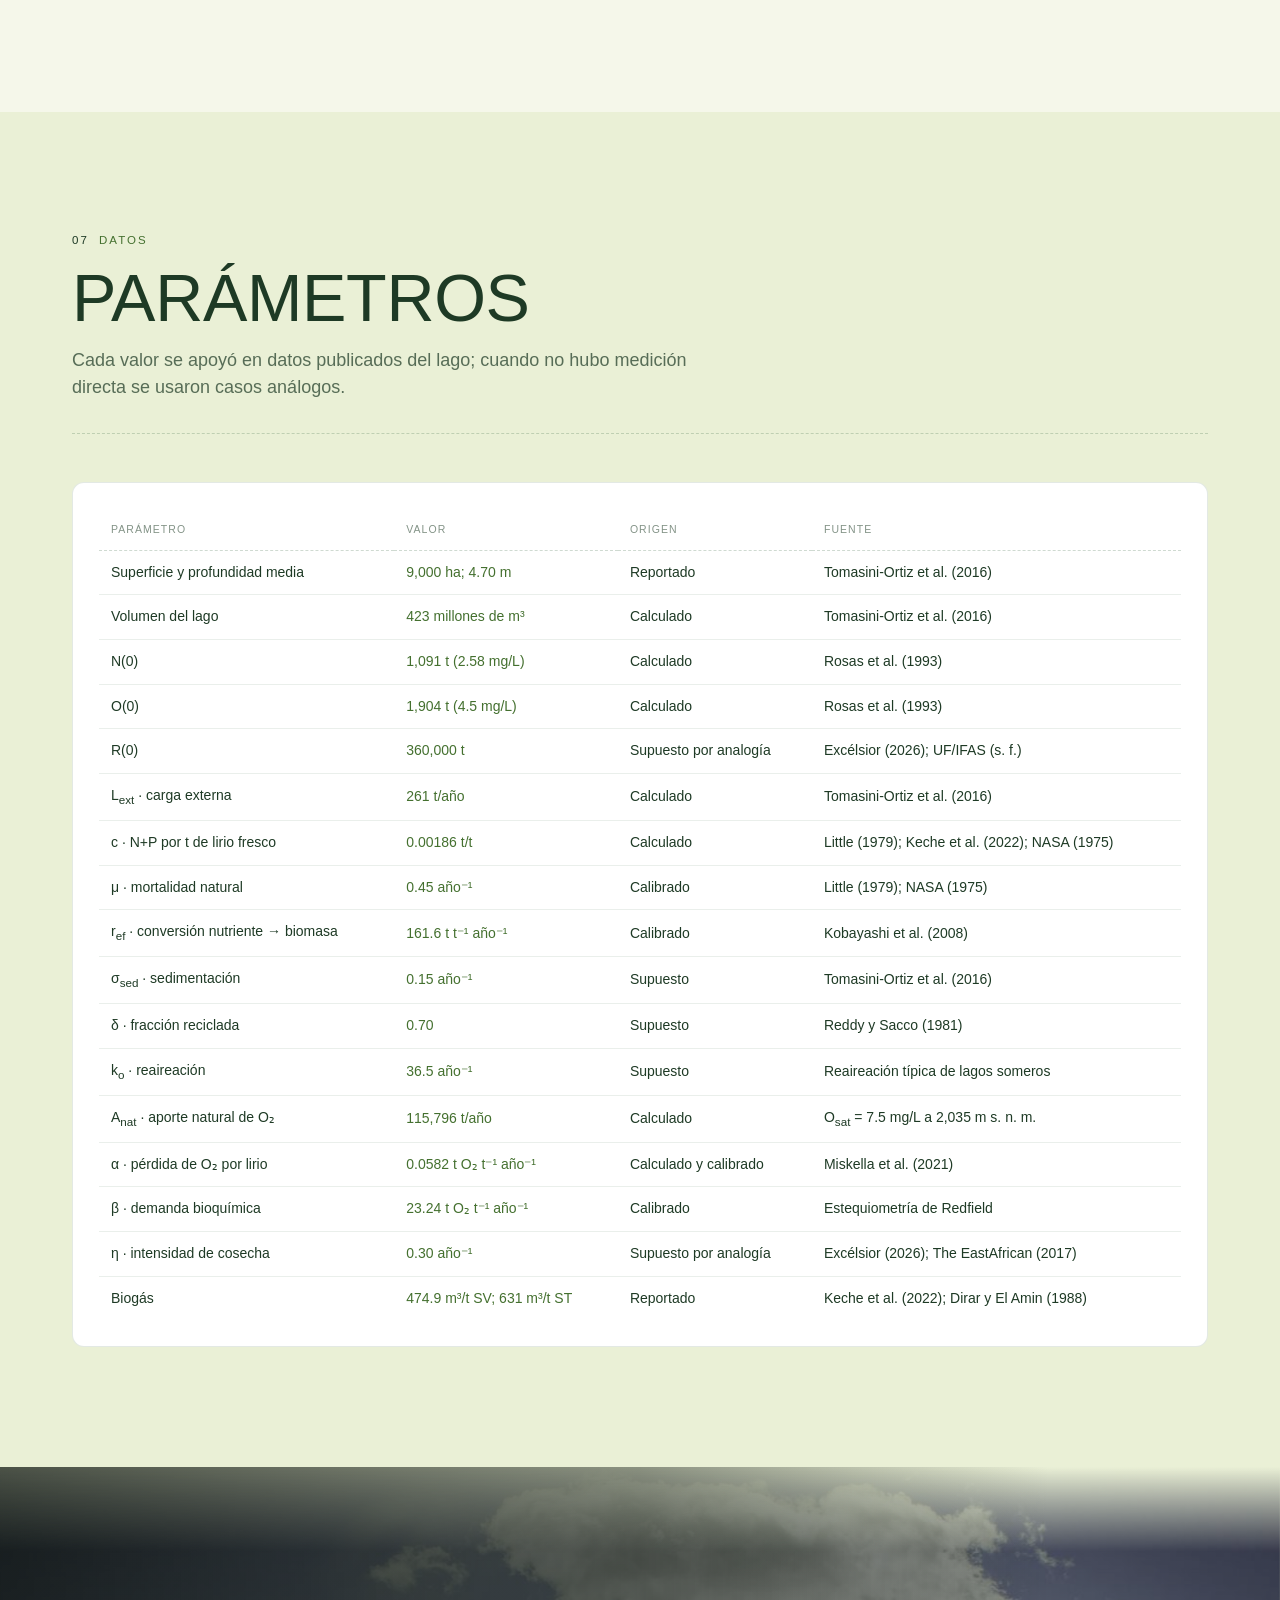
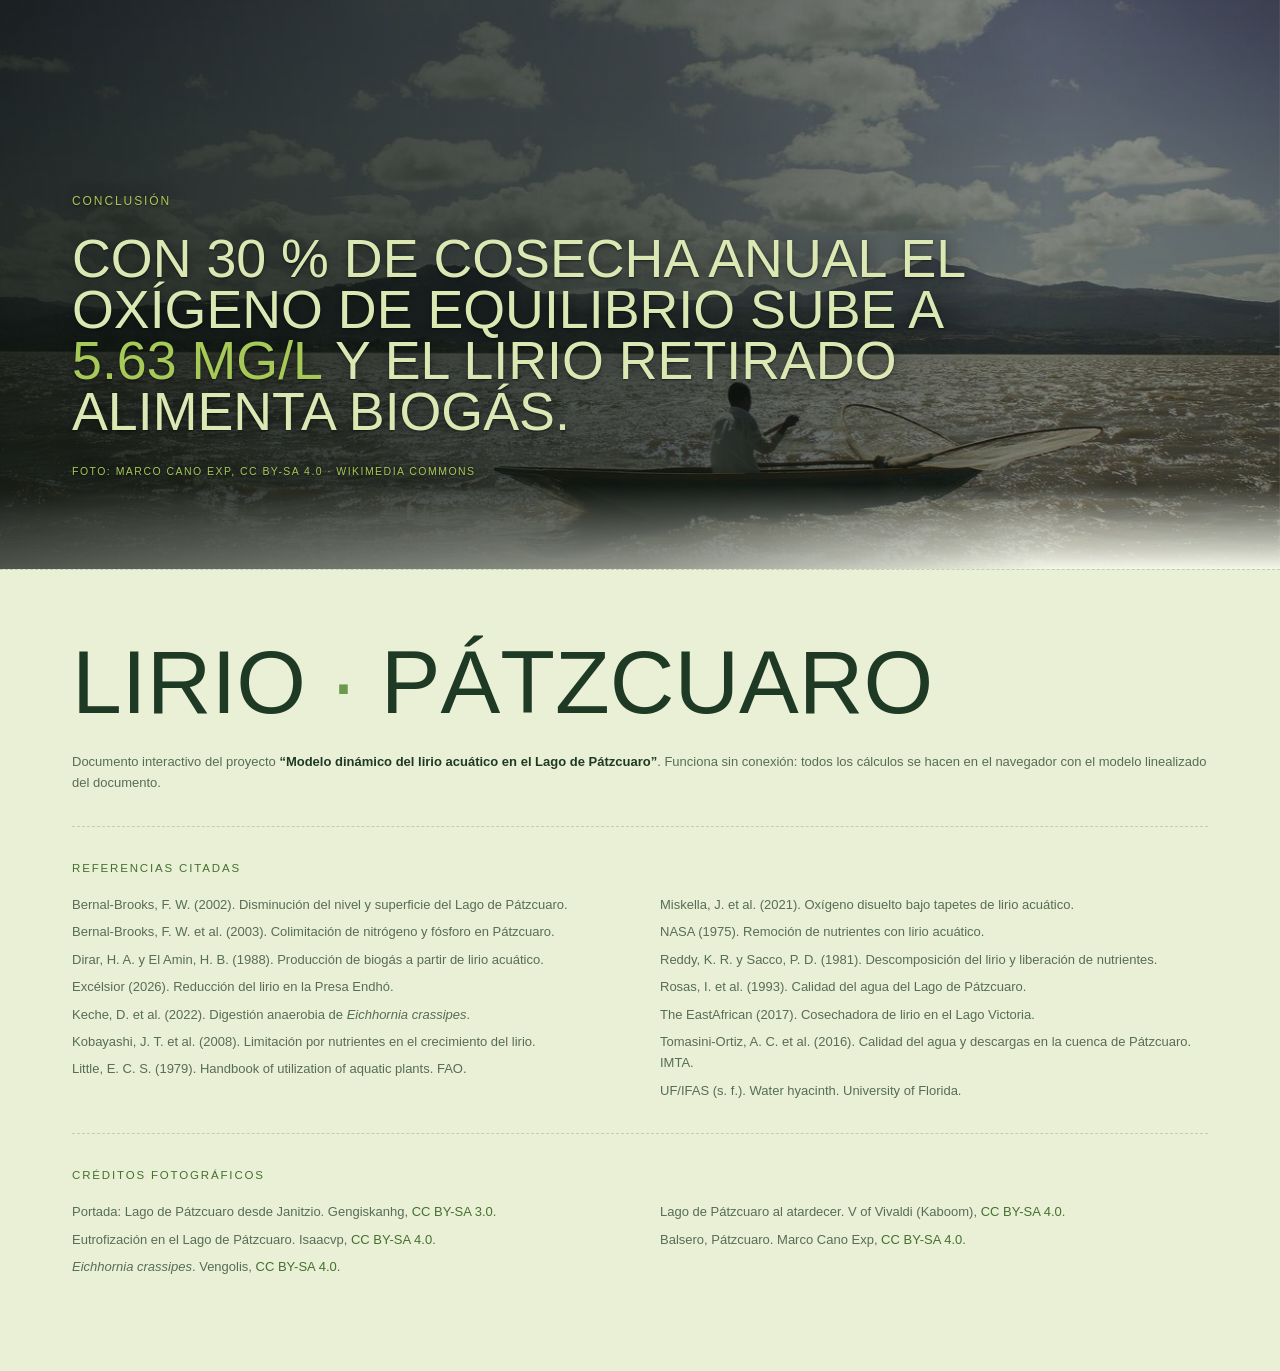
